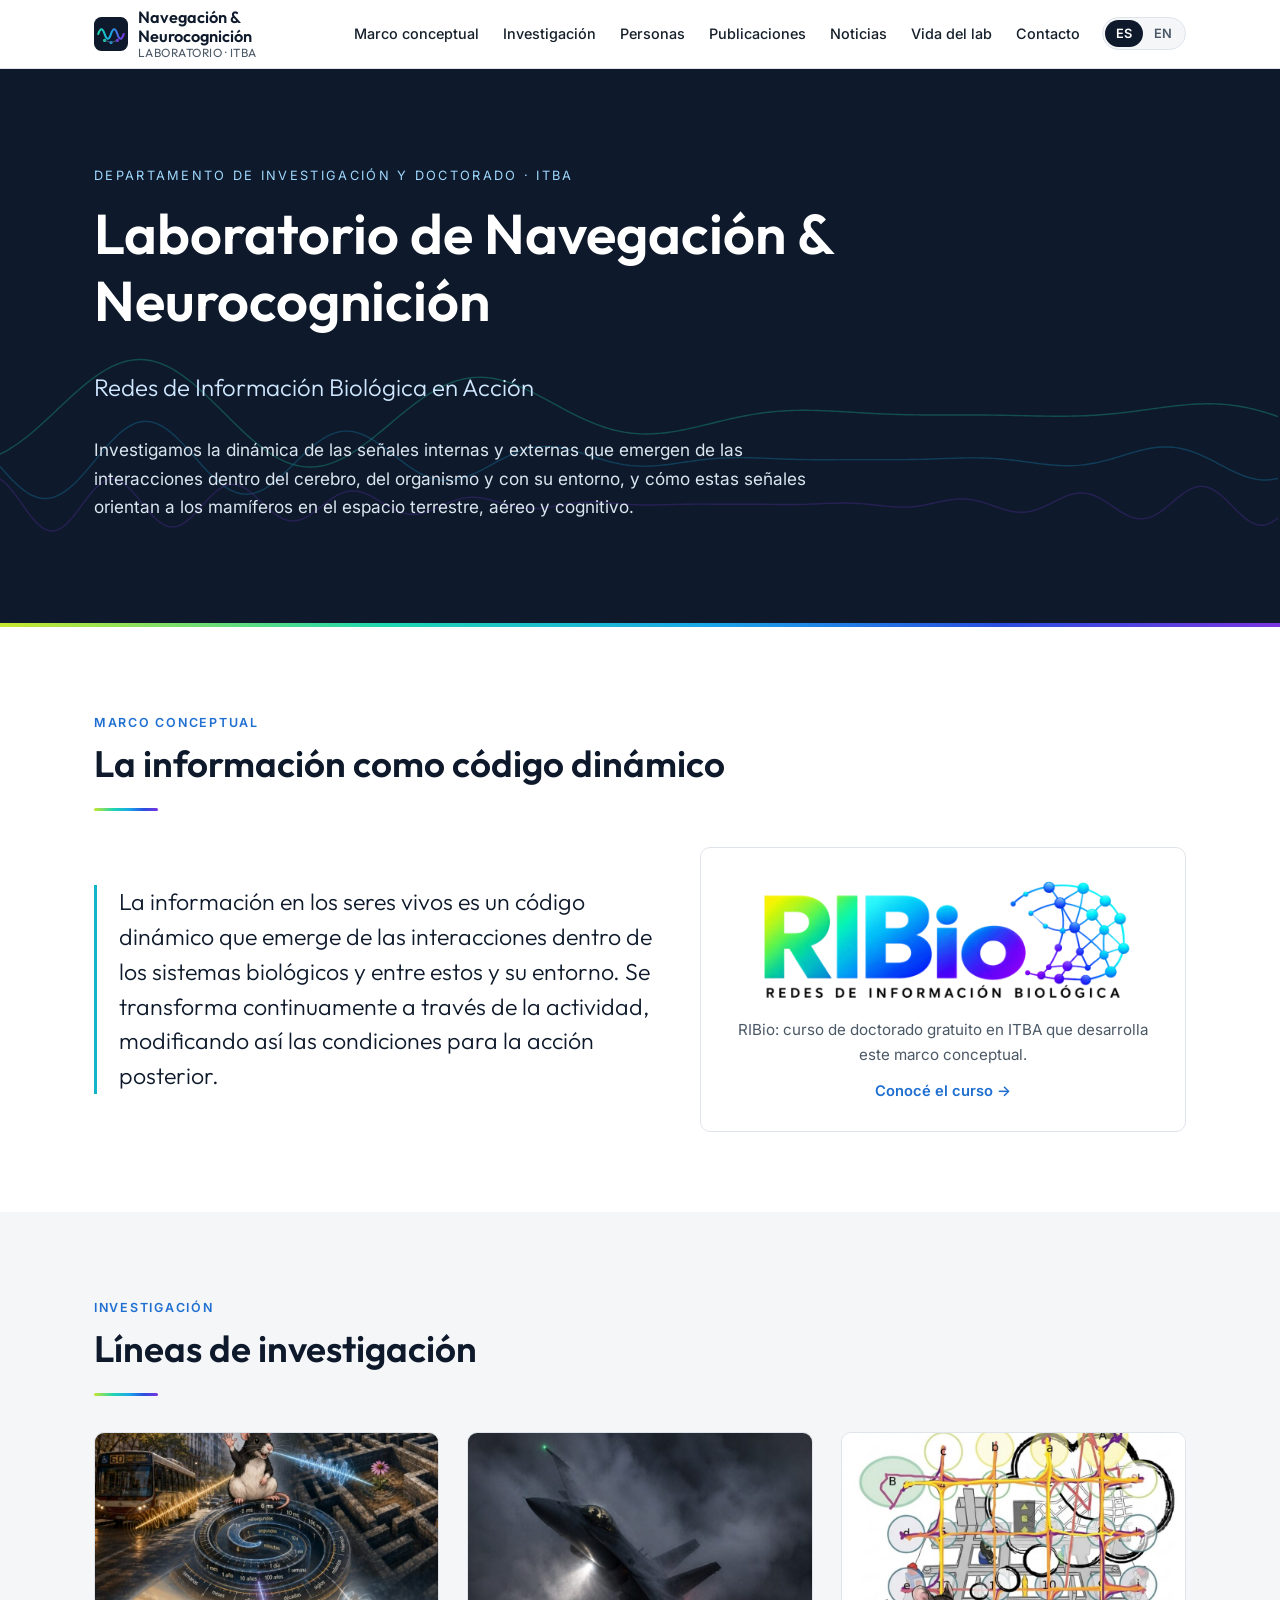
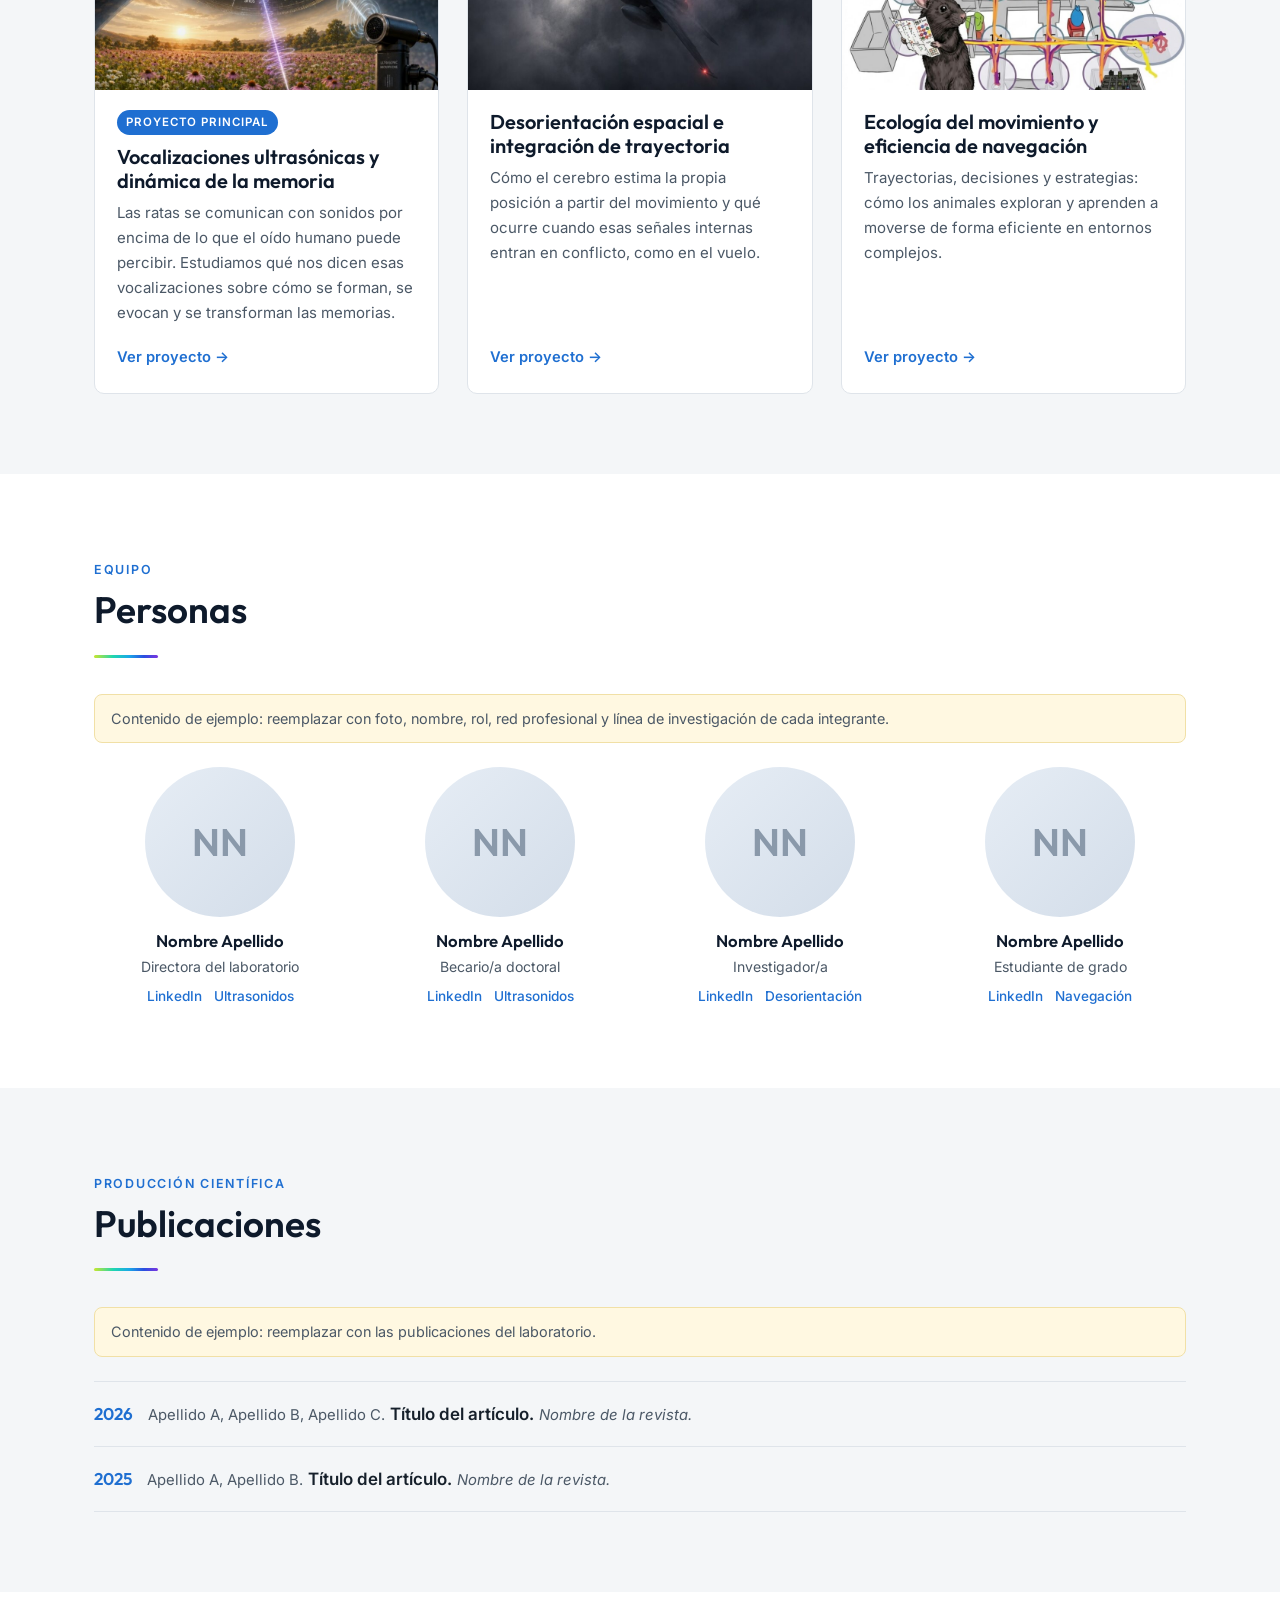
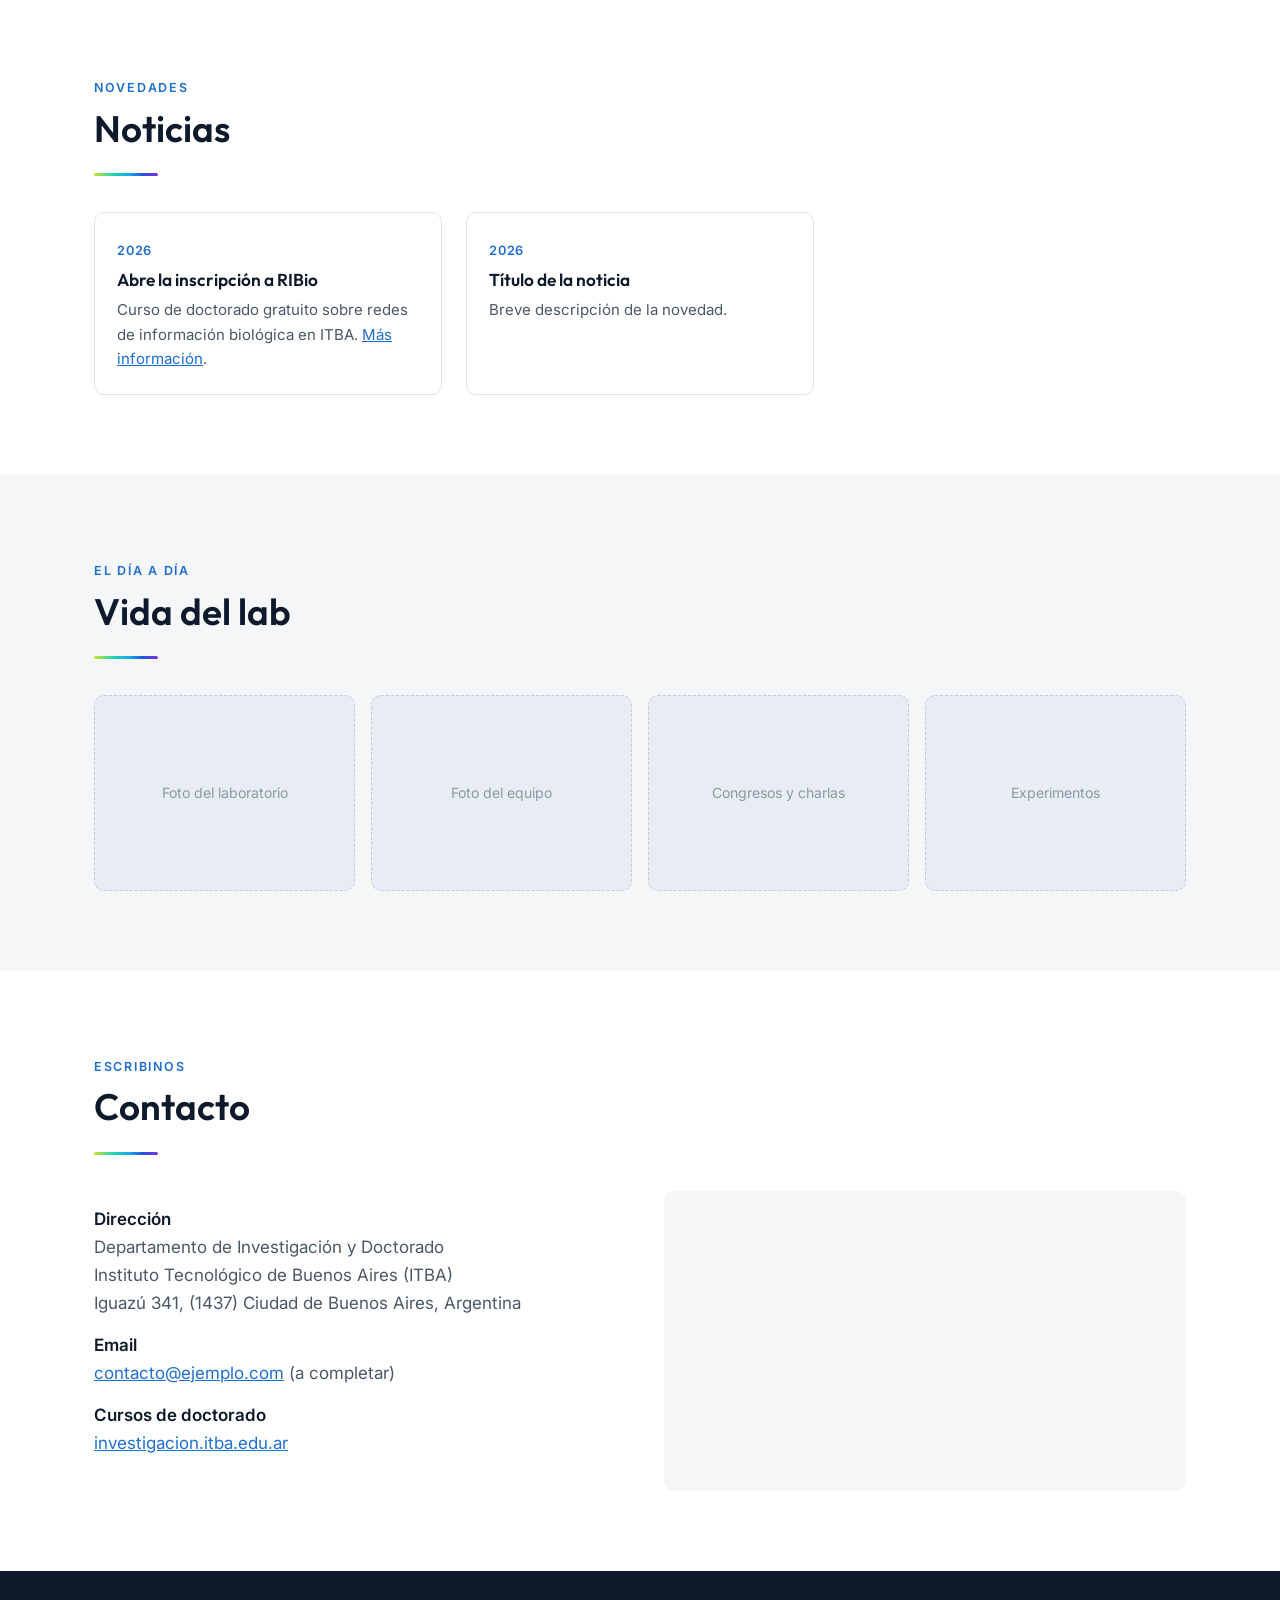
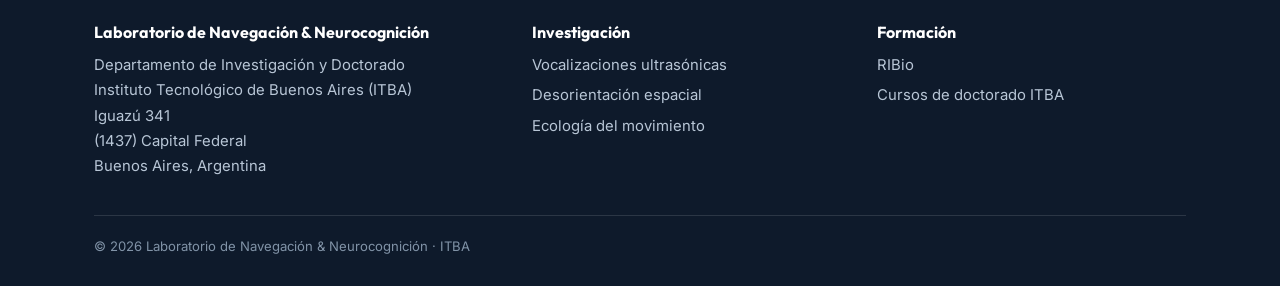
==== index.html @ f80e9a27 "inicio" ====
<!doctype html>
<html lang="es" data-lang="es"
      data-title-es="Laboratorio de Navegación & Neurocognición | ITBA"
      data-title-en="Navigation & Neurocognition Laboratory | ITBA">
<head>
  <meta charset="utf-8">
  <meta name="viewport" content="width=device-width, initial-scale=1">
  <title>Laboratorio de Navegación &amp; Neurocognición | ITBA</title>
  <meta name="description" content="Laboratorio de Navegación & Neurocognición (ITBA): vocalizaciones ultrasónicas, memoria, desorientación espacial y ecología del movimiento.">
  <link rel="icon" href="assets/img/favicon.svg" type="image/svg+xml">
  <link rel="preconnect" href="https://fonts.googleapis.com">
  <link rel="preconnect" href="https://fonts.gstatic.com" crossorigin>
  <link href="https://fonts.googleapis.com/css2?family=Inter:wght@400;500;600&family=Outfit:wght@300;400;600&display=swap" rel="stylesheet">
  <link rel="stylesheet" href="assets/css/styles.css">
  <script src="assets/js/main.js"></script>
</head>
<body>

<header class="site-header">
  <div class="container">
    <a class="brand" href="index.html">
      <img class="brand-mark" src="assets/img/favicon.svg" alt="">
      <span class="brand-text">
        <span lang="es">Navegación &amp; Neurocognición</span><span lang="en">Navigation &amp; Neurocognition</span>
        <small lang="es">Laboratorio · ITBA</small><small lang="en">Laboratory · ITBA</small>
      </span>
    </a>
    <button class="menu-btn" aria-label="Menú" aria-expanded="false">
      <svg viewBox="0 0 24 24" fill="none" stroke="currentColor" stroke-width="2" stroke-linecap="round"><path d="M4 7h16M4 12h16M4 17h16"/></svg>
    </button>
    <nav class="nav">
      <a href="#marco"><span lang="es">Marco conceptual</span><span lang="en">Framework</span></a>
      <a href="#lineas"><span lang="es">Investigación</span><span lang="en">Research</span></a>
      <a href="#personas"><span lang="es">Personas</span><span lang="en">People</span></a>
      <a href="#publicaciones"><span lang="es">Publicaciones</span><span lang="en">Publications</span></a>
      <a href="#noticias"><span lang="es">Noticias</span><span lang="en">News</span></a>
      <a href="#vida"><span lang="es">Vida del lab</span><span lang="en">Lab life</span></a>
      <a href="#contacto"><span lang="es">Contacto</span><span lang="en">Contact</span></a>
      <div class="lang-toggle" role="group" aria-label="Idioma / Language">
        <button type="button" data-set-lang="es" aria-pressed="true">ES</button>
        <button type="button" data-set-lang="en" aria-pressed="false">EN</button>
      </div>
    </nav>
  </div>
</header>

<main>

  <!-- ===== Portada ===== -->
  <section class="hero">
    <canvas class="hero-wave" aria-hidden="true"></canvas>
    <div class="container">
      <div class="hero-kicker">
        <span lang="es">Departamento de Investigación y Doctorado · ITBA</span>
        <span lang="en">Research and Doctorate Department · ITBA</span>
      </div>
      <h1>
        <span lang="es">Laboratorio de Navegación &amp; Neurocognición</span>
        <span lang="en">Navigation &amp; Neurocognition Laboratory</span>
      </h1>
      <p class="tagline">
        <span lang="es">Redes de Información Biológica en Acción</span>
        <span lang="en">Biological Information Networks in Action</span>
      </p>
      <p class="lead">
        <span lang="es">Investigamos la dinámica de las señales internas y externas que emergen de las interacciones dentro del cerebro, del organismo y con su entorno, y cómo estas señales orientan a los mamíferos en el espacio terrestre, aéreo y cognitivo.</span>
        <span lang="en">We investigate the dynamics of internal and external signals that emerge from interactions within the brain, the organism, and its environment, and how these signals guide mammals across terrestrial, aerial, and cognitive spaces.</span>
      </p>
    </div>
  </section>

  <!-- ===== Marco conceptual ===== -->
  <section class="section" id="marco">
    <div class="container">
      <div class="section-head">
        <span class="eyebrow"><span lang="es">Marco conceptual</span><span lang="en">Conceptual framework</span></span>
        <h2><span lang="es">La información como código dinámico</span><span lang="en">Information as a dynamic code</span></h2>
      </div>
      <div class="framework">
        <blockquote>
          <span lang="es">La información en los seres vivos es un código dinámico que emerge de las interacciones dentro de los sistemas biológicos y entre estos y su entorno. Se transforma continuamente a través de la actividad, modificando así las condiciones para la acción posterior.</span>
          <span lang="en">Information in living beings is a dynamic code that emerges from interactions within and between biological systems and their environment. It continuously transforms through activity, thereby modifying the conditions for subsequent action.</span>
        </blockquote>
        <a class="ribio-card" href="ribio.html">
          <img src="assets/img/ribio-logo.png" alt="RIBio – Redes de Información Biológica">
          <p>
            <span lang="es">RIBio: curso de doctorado gratuito en ITBA que desarrolla este marco conceptual.</span>
            <span lang="en">RIBio: a free doctoral course at ITBA built on this conceptual framework.</span>
          </p>
          <span class="more"><span lang="es">Conocé el curso →</span><span lang="en">Learn about the course →</span></span>
        </a>
      </div>
    </div>
  </section>

  <!-- ===== Líneas de investigación ===== -->
  <section class="section alt" id="lineas">
    <div class="container">
      <div class="section-head">
        <span class="eyebrow"><span lang="es">Investigación</span><span lang="en">Research</span></span>
        <h2><span lang="es">Líneas de investigación</span><span lang="en">Research lines</span></h2>
      </div>
      <div class="lines">
        <a class="line-card" href="linea-ultrasonidos.html">
          <div class="thumb"><img src="assets/img/linea-ultrasonidos.jpg" alt="Rata emitiendo vocalizaciones ultrasónicas captadas por un micrófono ultrasónico" loading="lazy"></div>
          <div class="body">
            <span class="tag"><span lang="es">Proyecto principal</span><span lang="en">Featured project</span></span>
            <h3><span lang="es">Vocalizaciones ultrasónicas y dinámica de la memoria</span><span lang="en">Ultrasonic Vocalizations and Memory Dynamics</span></h3>
            <p>
              <span lang="es">Las ratas se comunican con sonidos por encima de lo que el oído humano puede percibir. Estudiamos qué nos dicen esas vocalizaciones sobre cómo se forman, se evocan y se transforman las memorias.</span>
              <span lang="en">Rats communicate with sounds above the range of human hearing. We study what these vocalizations reveal about how memories are formed, retrieved, and transformed.</span>
            </p>
            <span class="more"><span lang="es">Ver proyecto →</span><span lang="en">View project →</span></span>
          </div>
        </a>
        <a class="line-card" href="linea-desorientacion.html">
          <div class="thumb"><img src="assets/img/linea-desorientacion.jpg" alt="Avión de combate atravesando nubes" loading="lazy"></div>
          <div class="body">
            <h3><span lang="es">Desorientación espacial e integración de trayectoria</span><span lang="en">Spatial Disorientation and Path Integration</span></h3>
            <p>
              <span lang="es">Cómo el cerebro estima la propia posición a partir del movimiento y qué ocurre cuando esas señales internas entran en conflicto, como en el vuelo.</span>
              <span lang="en">How the brain estimates its own position from self-motion, and what happens when those internal signals conflict, as in flight.</span>
            </p>
            <span class="more"><span lang="es">Ver proyecto →</span><span lang="en">View project →</span></span>
          </div>
        </a>
        <a class="line-card" href="linea-navegacion.html">
          <div class="thumb"><img src="assets/img/linea-navegacion.jpg" alt="Rata con un mapa sobre un laberinto con trayectorias registradas" loading="lazy"></div>
          <div class="body">
            <h3><span lang="es">Ecología del movimiento y eficiencia de navegación</span><span lang="en">Movement Ecology and Navigation Efficiency</span></h3>
            <p>
              <span lang="es">Trayectorias, decisiones y estrategias: cómo los animales exploran y aprenden a moverse de forma eficiente en entornos complejos.</span>
              <span lang="en">Trajectories, decisions, and strategies: how animals explore and learn to move efficiently through complex environments.</span>
            </p>
            <span class="more"><span lang="es">Ver proyecto →</span><span lang="en">View project →</span></span>
          </div>
        </a>
      </div>
    </div>
  </section>

  <!-- ===== Personas ===== -->
  <section class="section" id="personas">
    <div class="container">
      <div class="section-head">
        <span class="eyebrow"><span lang="es">Equipo</span><span lang="en">Team</span></span>
        <h2><span lang="es">Personas</span><span lang="en">People</span></h2>
      </div>
      <p class="placeholder-note">
        <span lang="es">Contenido de ejemplo: reemplazar con foto, nombre, rol, red profesional y línea de investigación de cada integrante.</span>
        <span lang="en">Sample content: replace with each member's photo, name, role, professional profile, and research line.</span>
      </p>
      <!-- Para agregar a alguien: copiar un bloque <article class="person">, poner la foto en assets/img/personas/ y reemplazar el contenido del avatar por <img src="..." alt="..."> -->
      <div class="people">
        <article class="person">
          <div class="avatar">NN</div>
          <h3>Nombre Apellido</h3>
          <div class="role"><span lang="es">Directora del laboratorio</span><span lang="en">Lab Director</span></div>
          <div class="links">
            <a href="#" target="_blank" rel="noopener">LinkedIn</a>
            <a href="linea-ultrasonidos.html"><span lang="es">Ultrasonidos</span><span lang="en">Ultrasonics</span></a>
          </div>
        </article>
        <article class="person">
          <div class="avatar">NN</div>
          <h3>Nombre Apellido</h3>
          <div class="role"><span lang="es">Becario/a doctoral</span><span lang="en">PhD Student</span></div>
          <div class="links">
            <a href="#" target="_blank" rel="noopener">LinkedIn</a>
            <a href="linea-ultrasonidos.html"><span lang="es">Ultrasonidos</span><span lang="en">Ultrasonics</span></a>
          </div>
        </article>
        <article class="person">
          <div class="avatar">NN</div>
          <h3>Nombre Apellido</h3>
          <div class="role"><span lang="es">Investigador/a</span><span lang="en">Researcher</span></div>
          <div class="links">
            <a href="#" target="_blank" rel="noopener">LinkedIn</a>
            <a href="linea-desorientacion.html"><span lang="es">Desorientación</span><span lang="en">Disorientation</span></a>
          </div>
        </article>
        <article class="person">
          <div class="avatar">NN</div>
          <h3>Nombre Apellido</h3>
          <div class="role"><span lang="es">Estudiante de grado</span><span lang="en">Undergraduate Student</span></div>
          <div class="links">
            <a href="#" target="_blank" rel="noopener">LinkedIn</a>
            <a href="linea-navegacion.html"><span lang="es">Navegación</span><span lang="en">Navigation</span></a>
          </div>
        </article>
      </div>
    </div>
  </section>

  <!-- ===== Publicaciones ===== -->
  <section class="section alt" id="publicaciones">
    <div class="container">
      <div class="section-head">
        <span class="eyebrow"><span lang="es">Producción científica</span><span lang="en">Scientific output</span></span>
        <h2><span lang="es">Publicaciones</span><span lang="en">Publications</span></h2>
      </div>
      <p class="placeholder-note">
        <span lang="es">Contenido de ejemplo: reemplazar con las publicaciones del laboratorio.</span>
        <span lang="en">Sample content: replace with the lab's publications.</span>
      </p>
      <ul class="pub-list">
        <li>
          <span class="pub-year">2026</span>
          <span class="pub-authors">Apellido A, Apellido B, Apellido C.</span>
          <span class="pub-title">Título del artículo.</span>
          <span class="pub-journal">Nombre de la revista.</span>
        </li>
        <li>
          <span class="pub-year">2025</span>
          <span class="pub-authors">Apellido A, Apellido B.</span>
          <span class="pub-title">Título del artículo.</span>
          <span class="pub-journal">Nombre de la revista.</span>
        </li>
      </ul>
    </div>
  </section>

  <!-- ===== Noticias ===== -->
  <section class="section" id="noticias">
    <div class="container">
      <div class="section-head">
        <span class="eyebrow"><span lang="es">Novedades</span><span lang="en">Updates</span></span>
        <h2><span lang="es">Noticias</span><span lang="en">News</span></h2>
      </div>
      <div class="news">
        <article class="news-item">
          <time datetime="2026">2026</time>
          <h3><span lang="es">Abre la inscripción a RIBio</span><span lang="en">RIBio enrollment is open</span></h3>
          <p>
            <span lang="es">Curso de doctorado gratuito sobre redes de información biológica en ITBA. <a href="ribio.html">Más información</a>.</span>
            <span lang="en">Free doctoral course on biological information networks at ITBA. <a href="ribio.html">Learn more</a>.</span>
          </p>
        </article>
        <article class="news-item">
          <time datetime="2026">2026</time>
          <h3><span lang="es">Título de la noticia</span><span lang="en">News headline</span></h3>
          <p><span lang="es">Breve descripción de la novedad.</span><span lang="en">Short description of the update.</span></p>
        </article>
      </div>
    </div>
  </section>

  <!-- ===== Vida del lab ===== -->
  <section class="section alt" id="vida">
    <div class="container">
      <div class="section-head">
        <span class="eyebrow"><span lang="es">El día a día</span><span lang="en">Day to day</span></span>
        <h2><span lang="es">Vida del lab</span><span lang="en">Lab life</span></h2>
      </div>
      <div class="gallery">
        <div class="ph"><span lang="es">Foto del laboratorio</span><span lang="en">Lab photo</span></div>
        <div class="ph"><span lang="es">Foto del equipo</span><span lang="en">Team photo</span></div>
        <div class="ph"><span lang="es">Congresos y charlas</span><span lang="en">Conferences and talks</span></div>
        <div class="ph"><span lang="es">Experimentos</span><span lang="en">Experiments</span></div>
      </div>
    </div>
  </section>

  <!-- ===== Contacto ===== -->
  <section class="section" id="contacto">
    <div class="container">
      <div class="section-head">
        <span class="eyebrow"><span lang="es">Escribinos</span><span lang="en">Get in touch</span></span>
        <h2><span lang="es">Contacto</span><span lang="en">Contact</span></h2>
      </div>
      <div class="contact">
        <dl>
          <dt><span lang="es">Dirección</span><span lang="en">Address</span></dt>
          <dd>
            <span lang="es">Departamento de Investigación y Doctorado</span><span lang="en">Research and Doctorate Department</span><br>
            <span lang="es">Instituto Tecnológico de Buenos Aires (ITBA)</span><span lang="en">Buenos Aires Institute of Technology (ITBA)</span><br>
            Iguazú 341, (1437) <span lang="es">Ciudad de Buenos Aires, Argentina</span><span lang="en">Buenos Aires, Argentina</span>
          </dd>
          <dt>Email</dt>
          <dd><a href="mailto:contacto@ejemplo.com">contacto@ejemplo.com</a> <span lang="es">(a completar)</span><span lang="en">(to be completed)</span></dd>
          <dt><span lang="es">Cursos de doctorado</span><span lang="en">Doctoral courses</span></dt>
          <dd><a href="https://investigacion.itba.edu.ar/cursos-de-doctorado/" target="_blank" rel="noopener">investigacion.itba.edu.ar</a></dd>
        </dl>
        <iframe class="map" title="Mapa: Iguazú 341, Buenos Aires" loading="lazy"
                src="https://www.google.com/maps?q=Igua%C3%BAz%C3%BA+341,+Buenos+Aires,+Argentina&output=embed"></iframe>
      </div>
    </div>
  </section>

</main>

<footer class="site-footer">
  <div class="container">
    <div class="footer-grid">
      <div>
        <h4><span lang="es">Laboratorio de Navegación &amp; Neurocognición</span><span lang="en">Navigation &amp; Neurocognition Laboratory</span></h4>
        <address>
          <span lang="es">Departamento de Investigación y Doctorado</span><span lang="en">Research and Doctorate Department</span><br>
          <span lang="es">Instituto Tecnológico de Buenos Aires (ITBA)</span><span lang="en">Buenos Aires Institute of Technology (ITBA)</span><br>
          Iguazú 341<br>
          (1437) Capital Federal<br>
          Buenos Aires, Argentina
        </address>
      </div>
      <div>
        <h4><span lang="es">Investigación</span><span lang="en">Research</span></h4>
        <ul>
          <li><a href="linea-ultrasonidos.html"><span lang="es">Vocalizaciones ultrasónicas</span><span lang="en">Ultrasonic vocalizations</span></a></li>
          <li><a href="linea-desorientacion.html"><span lang="es">Desorientación espacial</span><span lang="en">Spatial disorientation</span></a></li>
          <li><a href="linea-navegacion.html"><span lang="es">Ecología del movimiento</span><span lang="en">Movement ecology</span></a></li>
        </ul>
      </div>
      <div>
        <h4><span lang="es">Formación</span><span lang="en">Training</span></h4>
        <ul>
          <li><a href="ribio.html">RIBio</a></li>
          <li><a href="https://investigacion.itba.edu.ar/cursos-de-doctorado/" target="_blank" rel="noopener"><span lang="es">Cursos de doctorado ITBA</span><span lang="en">ITBA doctoral courses</span></a></li>
        </ul>
      </div>
    </div>
    <div class="footer-bottom">© <span data-year>2026</span> <span lang="es">Laboratorio de Navegación &amp; Neurocognición · ITBA</span><span lang="en">Navigation &amp; Neurocognition Laboratory · ITBA</span></div>
  </div>
</footer>

</body>
</html>
---- assets/css/styles.css ----
/* ==========================================================
   Laboratorio de Navegación & Neurocognición — estilos
   ========================================================== */

:root {
  --bg: #ffffff;
  --bg-soft: #f4f6f8;
  --ink: #16202b;
  --ink-soft: #4b5866;
  --line: #dfe4ea;
  --navy: #0e1a2b;
  --accent: #1f6fd1;
  --accent-2: #13b5c8;
  --violet: #7a35e0;
  --grad: linear-gradient(90deg, #c8e62e 0%, #1fd6b0 30%, #1aa7e8 55%, #2a4fe0 78%, #7a35e0 100%);
  --radius: 10px;
  --max: 1140px;
  --font-head: "Outfit", system-ui, sans-serif;
  --font-body: "Inter", system-ui, sans-serif;
}

*, *::before, *::after { box-sizing: border-box; }

html { scroll-behavior: smooth; scroll-padding-top: 80px; }

body {
  margin: 0;
  background: var(--bg);
  color: var(--ink);
  font-family: var(--font-body);
  font-size: 17px;
  line-height: 1.65;
  -webkit-font-smoothing: antialiased;
}

img { max-width: 100%; display: block; }
a { color: var(--accent); }
h1, h2, h3, h4 { font-family: var(--font-head); line-height: 1.2; margin: 0 0 .6em; color: var(--navy); }
h2 { font-size: clamp(1.7rem, 3vw, 2.3rem); font-weight: 600; }
h3 { font-size: 1.25rem; font-weight: 600; }
p { margin: 0 0 1em; }

/* ---------- Idiomas: por defecto español ---------- */
html[data-lang="es"] body [lang="en"],
html:not([data-lang]) body [lang="en"],
html[data-lang="en"] body [lang="es"] { display: none !important; }

.container { width: 100%; max-width: var(--max); margin: 0 auto; padding: 0 24px; }

/* ---------- Header ---------- */
.site-header {
  position: sticky; top: 0; z-index: 50;
  background: rgba(255, 255, 255, .96);
  backdrop-filter: blur(6px);
  border-bottom: 1px solid var(--line);
}
.site-header .container {
  display: flex; align-items: center; justify-content: space-between;
  gap: 16px; min-height: 68px;
}
.brand { display: flex; align-items: center; gap: 10px; text-decoration: none; color: var(--navy); }
.brand-mark { width: 34px; height: 34px; flex: none; }
.brand-text { font-family: var(--font-head); font-weight: 600; font-size: 1.02rem; line-height: 1.15; }
.brand-text small { display: block; font-weight: 400; font-size: .74rem; color: var(--ink-soft); letter-spacing: .04em; text-transform: uppercase; }

.nav { display: flex; align-items: center; gap: 4px; }
.nav a {
  text-decoration: none; color: var(--ink); font-size: .9rem; font-weight: 500; white-space: nowrap;
  padding: 8px 10px; border-radius: 6px;
}
.nav a:hover, .nav a.active { color: var(--accent); }

.lang-toggle {
  margin-left: 8px;
  display: inline-flex; border: 1px solid var(--line); border-radius: 999px; overflow: hidden;
  background: var(--bg-soft); padding: 2px;
}
.lang-toggle button {
  border: 0; background: transparent; cursor: pointer;
  font: 600 .8rem var(--font-body); color: var(--ink-soft);
  padding: 6px 11px; border-radius: 999px;
}
.lang-toggle button[aria-pressed="true"] { background: var(--navy); color: #fff; }

.menu-btn {
  display: none; border: 0; background: none; cursor: pointer; padding: 8px; color: var(--navy);
}
.menu-btn svg { width: 26px; height: 26px; }

@media (max-width: 1100px) {
  .menu-btn { display: block; }
  .nav {
    position: absolute; left: 0; right: 0; top: 100%;
    flex-direction: column; align-items: stretch; gap: 0;
    background: #fff; border-bottom: 1px solid var(--line);
    padding: 8px 16px 16px; display: none;
  }
  .nav.open { display: flex; }
  .nav a { padding: 12px 8px; border-bottom: 1px solid var(--bg-soft); }
  .lang-toggle { margin: 12px 0 0; align-self: flex-start; }
}

/* ---------- Hero ---------- */
.hero {
  position: relative; overflow: hidden;
  background: var(--navy); color: #fff;
  padding: 96px 0 88px;
}
.hero::after {
  content: ""; position: absolute; left: 0; right: 0; bottom: 0; height: 4px; background: var(--grad);
}
.hero-wave { position: absolute; inset: 0; width: 100%; height: 100%; opacity: .5; pointer-events: none; }
.hero .container { position: relative; }
.hero-kicker {
  font-size: .8rem; letter-spacing: .18em; text-transform: uppercase; color: #9fd8ff; margin-bottom: 14px;
}
.hero h1 { color: #fff; font-size: clamp(2.1rem, 5vw, 3.5rem); font-weight: 600; max-width: 820px; }
.hero .tagline {
  font-family: var(--font-head); font-size: clamp(1.15rem, 2.2vw, 1.5rem); font-weight: 300;
  color: #cfe6ff; margin-bottom: 1.2em;
}
.hero .lead { max-width: 720px; font-size: 1.08rem; color: #dbe5ef; }

/* ---------- Secciones ---------- */
.section { padding: 80px 0; }
.section.alt { background: var(--bg-soft); }
.section-head { margin-bottom: 36px; max-width: 760px; }
.section-head .eyebrow {
  display: inline-block; font-size: .78rem; font-weight: 600; letter-spacing: .14em; text-transform: uppercase;
  color: var(--accent); margin-bottom: 8px;
}
.section-head::after {
  content: ""; display: block; width: 64px; height: 3px; background: var(--grad); border-radius: 3px; margin-top: 14px;
}

/* Marco conceptual */
.framework { display: grid; grid-template-columns: 1.15fr 1fr; gap: 48px; align-items: center; }
.framework blockquote {
  margin: 0; font-family: var(--font-head); font-size: clamp(1.2rem, 2.1vw, 1.45rem); font-weight: 300;
  line-height: 1.5; color: var(--navy); border-left: 3px solid var(--accent-2); padding-left: 22px;
}
.ribio-card {
  display: block; text-decoration: none; color: var(--ink);
  background: #fff; border: 1px solid var(--line); border-radius: var(--radius);
  padding: 28px; transition: box-shadow .2s, transform .2s;
}
.ribio-card:hover { box-shadow: 0 10px 30px rgba(14, 26, 43, .12); transform: translateY(-2px); }
.ribio-card img { width: 100%; max-width: 380px; margin: 0 auto 14px; }
.ribio-card p { font-size: .95rem; color: var(--ink-soft); margin: 0; text-align: center; }
.more { display: inline-block; margin-top: 12px; font-weight: 600; font-size: .92rem; color: var(--accent); }
.ribio-card .more { display: block; text-align: center; }

@media (max-width: 820px) {
  .framework { grid-template-columns: 1fr; gap: 32px; }
}

/* Líneas de investigación */
.lines { display: grid; grid-template-columns: repeat(3, 1fr); gap: 28px; }
.line-card {
  display: flex; flex-direction: column; text-decoration: none; color: var(--ink);
  background: #fff; border: 1px solid var(--line); border-radius: var(--radius); overflow: hidden;
  transition: box-shadow .2s, transform .2s;
}
.line-card:hover { box-shadow: 0 10px 30px rgba(14, 26, 43, .12); transform: translateY(-3px); }
.line-card .thumb { aspect-ratio: 4 / 3; overflow: hidden; background: var(--bg-soft); }
.line-card .thumb img { width: 100%; height: 100%; object-fit: cover; transition: transform .4s; }
.line-card:hover .thumb img { transform: scale(1.04); }
.line-card .body { padding: 20px 22px 24px; display: flex; flex-direction: column; flex: 1; }
.line-card h3 { margin-bottom: .4em; }
.line-card p { font-size: .94rem; color: var(--ink-soft); flex: 1; }
.line-card .more { margin-top: 4px; }
.tag {
  align-self: flex-start; font-size: .72rem; font-weight: 600; letter-spacing: .08em; text-transform: uppercase;
  color: #fff; background: var(--accent); padding: 3px 9px; border-radius: 999px; margin-bottom: 10px;
}

@media (max-width: 900px) { .lines { grid-template-columns: 1fr 1fr; } }
@media (max-width: 600px) { .lines { grid-template-columns: 1fr; } }

/* Personas */
.people { display: grid; grid-template-columns: repeat(auto-fill, minmax(210px, 1fr)); gap: 28px; }
.person { text-align: center; }
.person .avatar {
  width: 150px; height: 150px; border-radius: 50%; margin: 0 auto 14px; overflow: hidden;
  background: linear-gradient(135deg, #e6edf5, #d3dde9); display: grid; place-items: center;
  color: #8a99aa; font-family: var(--font-head); font-size: 2.4rem; font-weight: 600;
}
.person .avatar img { width: 100%; height: 100%; object-fit: cover; }
.person h3 { font-size: 1.05rem; margin-bottom: .2em; }
.person .role { font-size: .88rem; color: var(--ink-soft); margin-bottom: .5em; }
.person .links { display: flex; justify-content: center; gap: 12px; font-size: .85rem; flex-wrap: wrap; }
.person .links a { text-decoration: none; font-weight: 500; }
.person .links a:hover { text-decoration: underline; }

/* Publicaciones */
.pub-list { list-style: none; margin: 0; padding: 0; }
.pub-list li { padding: 18px 0; border-bottom: 1px solid var(--line); }
.pub-list li:first-child { border-top: 1px solid var(--line); }
.pub-year { font-family: var(--font-head); font-weight: 600; color: var(--accent); margin-right: 10px; }
.pub-authors { color: var(--ink-soft); font-size: .93rem; }
.pub-title { font-weight: 600; }
.pub-journal { font-style: italic; color: var(--ink-soft); font-size: .93rem; }

/* Noticias */
.news { display: grid; grid-template-columns: repeat(auto-fill, minmax(280px, 1fr)); gap: 24px; }
.news-item { background: #fff; border: 1px solid var(--line); border-radius: var(--radius); padding: 22px; }
.news-item time { font-size: .8rem; font-weight: 600; letter-spacing: .06em; text-transform: uppercase; color: var(--accent); }
.news-item h3 { font-size: 1.08rem; margin: .4em 0; }
.news-item p { font-size: .94rem; color: var(--ink-soft); margin: 0; }

/* Vida del lab */
.gallery { display: grid; grid-template-columns: repeat(auto-fill, minmax(220px, 1fr)); gap: 16px; }
.gallery .ph {
  aspect-ratio: 4 / 3; border-radius: var(--radius); background: #e8edf3; border: 1px dashed #c3cdd8;
  display: grid; place-items: center; color: #8a99aa; font-size: .88rem; text-align: center; padding: 12px;
}

/* Contacto */
.contact { display: grid; grid-template-columns: 1fr 1fr; gap: 48px; }
.contact dl { margin: 0; }
.contact dt { font-weight: 600; color: var(--navy); margin-top: 14px; }
.contact dd { margin: 0; color: var(--ink-soft); }
.map { border: 0; width: 100%; height: 300px; border-radius: var(--radius); background: var(--bg-soft); }
@media (max-width: 820px) { .contact { grid-template-columns: 1fr; gap: 28px; } }

.placeholder-note {
  font-size: .9rem; color: var(--ink-soft); background: #fff8e1; border: 1px solid #f1e0a6;
  border-radius: 8px; padding: 12px 16px; margin-bottom: 24px;
}

/* ---------- Páginas internas ---------- */
.page-hero { background: var(--navy); color: #fff; padding: 56px 0 48px; position: relative; }
.page-hero::after { content: ""; position: absolute; left: 0; right: 0; bottom: 0; height: 4px; background: var(--grad); }
.page-hero h1 { color: #fff; font-size: clamp(1.8rem, 4vw, 2.8rem); font-weight: 600; margin-bottom: .3em; }
.page-hero p { color: #cfe0f0; max-width: 760px; margin: 0; }
.breadcrumb { font-size: .85rem; margin-bottom: 14px; }
.breadcrumb a { color: #9fd8ff; text-decoration: none; }
.breadcrumb a:hover { text-decoration: underline; }

.prose { max-width: 760px; }
.prose p { color: var(--ink); }
.prose h2 { margin-top: 1.4em; }

.split { display: grid; grid-template-columns: 1fr 1fr; gap: 48px; align-items: start; }
.split img { border-radius: var(--radius); width: 100%; }
@media (max-width: 860px) { .split { grid-template-columns: 1fr; gap: 28px; } }

.facts { display: grid; grid-template-columns: repeat(3, 1fr); gap: 20px; margin: 32px 0 8px; }
.fact { background: var(--bg-soft); border-radius: var(--radius); padding: 20px; }
.fact strong { display: block; font-family: var(--font-head); font-size: 1.6rem; color: var(--accent); line-height: 1.1; }
.fact span { font-size: .9rem; color: var(--ink-soft); }
@media (max-width: 700px) { .facts { grid-template-columns: 1fr; } }

.topic { display: grid; grid-template-columns: 1fr 1.1fr; gap: 44px; align-items: center; padding: 48px 0; border-top: 1px solid var(--line); }
.topic:first-of-type { border-top: 0; }
.topic.reverse .topic-img { order: 2; }
.topic img { border-radius: var(--radius); width: 100%; box-shadow: 0 10px 30px rgba(14, 26, 43, .15); }
.topic .question { font-family: var(--font-head); font-size: 1.15rem; font-weight: 400; color: var(--accent); }
@media (max-width: 860px) {
  .topic { grid-template-columns: 1fr; gap: 24px; }
  .topic.reverse .topic-img { order: 0; }
}

.btn {
  display: inline-block; text-decoration: none; font-weight: 600; font-size: .95rem;
  background: var(--navy); color: #fff; padding: 11px 20px; border-radius: 8px;
}
.btn:hover { background: var(--accent); }

/* ---------- Footer ---------- */
.site-footer { background: var(--navy); color: #b8c6d6; padding: 52px 0 28px; font-size: .93rem; }
.site-footer::before { content: ""; display: block; height: 0; }
.footer-grid { display: grid; grid-template-columns: 1.3fr 1fr 1fr; gap: 36px; }
.site-footer h4 { color: #fff; font-size: 1rem; margin-bottom: .7em; }
.site-footer address { font-style: normal; line-height: 1.7; }
.site-footer a { color: #b8c6d6; text-decoration: none; }
.site-footer a:hover { color: #fff; }
.site-footer ul { list-style: none; margin: 0; padding: 0; }
.site-footer li { margin-bottom: 6px; }
.footer-bottom { border-top: 1px solid rgba(255, 255, 255, .12); margin-top: 36px; padding-top: 20px; font-size: .82rem; color: #8193a7; }
@media (max-width: 760px) { .footer-grid { grid-template-columns: 1fr; gap: 24px; } }

@media (prefers-reduced-motion: reduce) {
  html { scroll-behavior: auto; }
  * { transition: none !important; animation: none !important; }
}
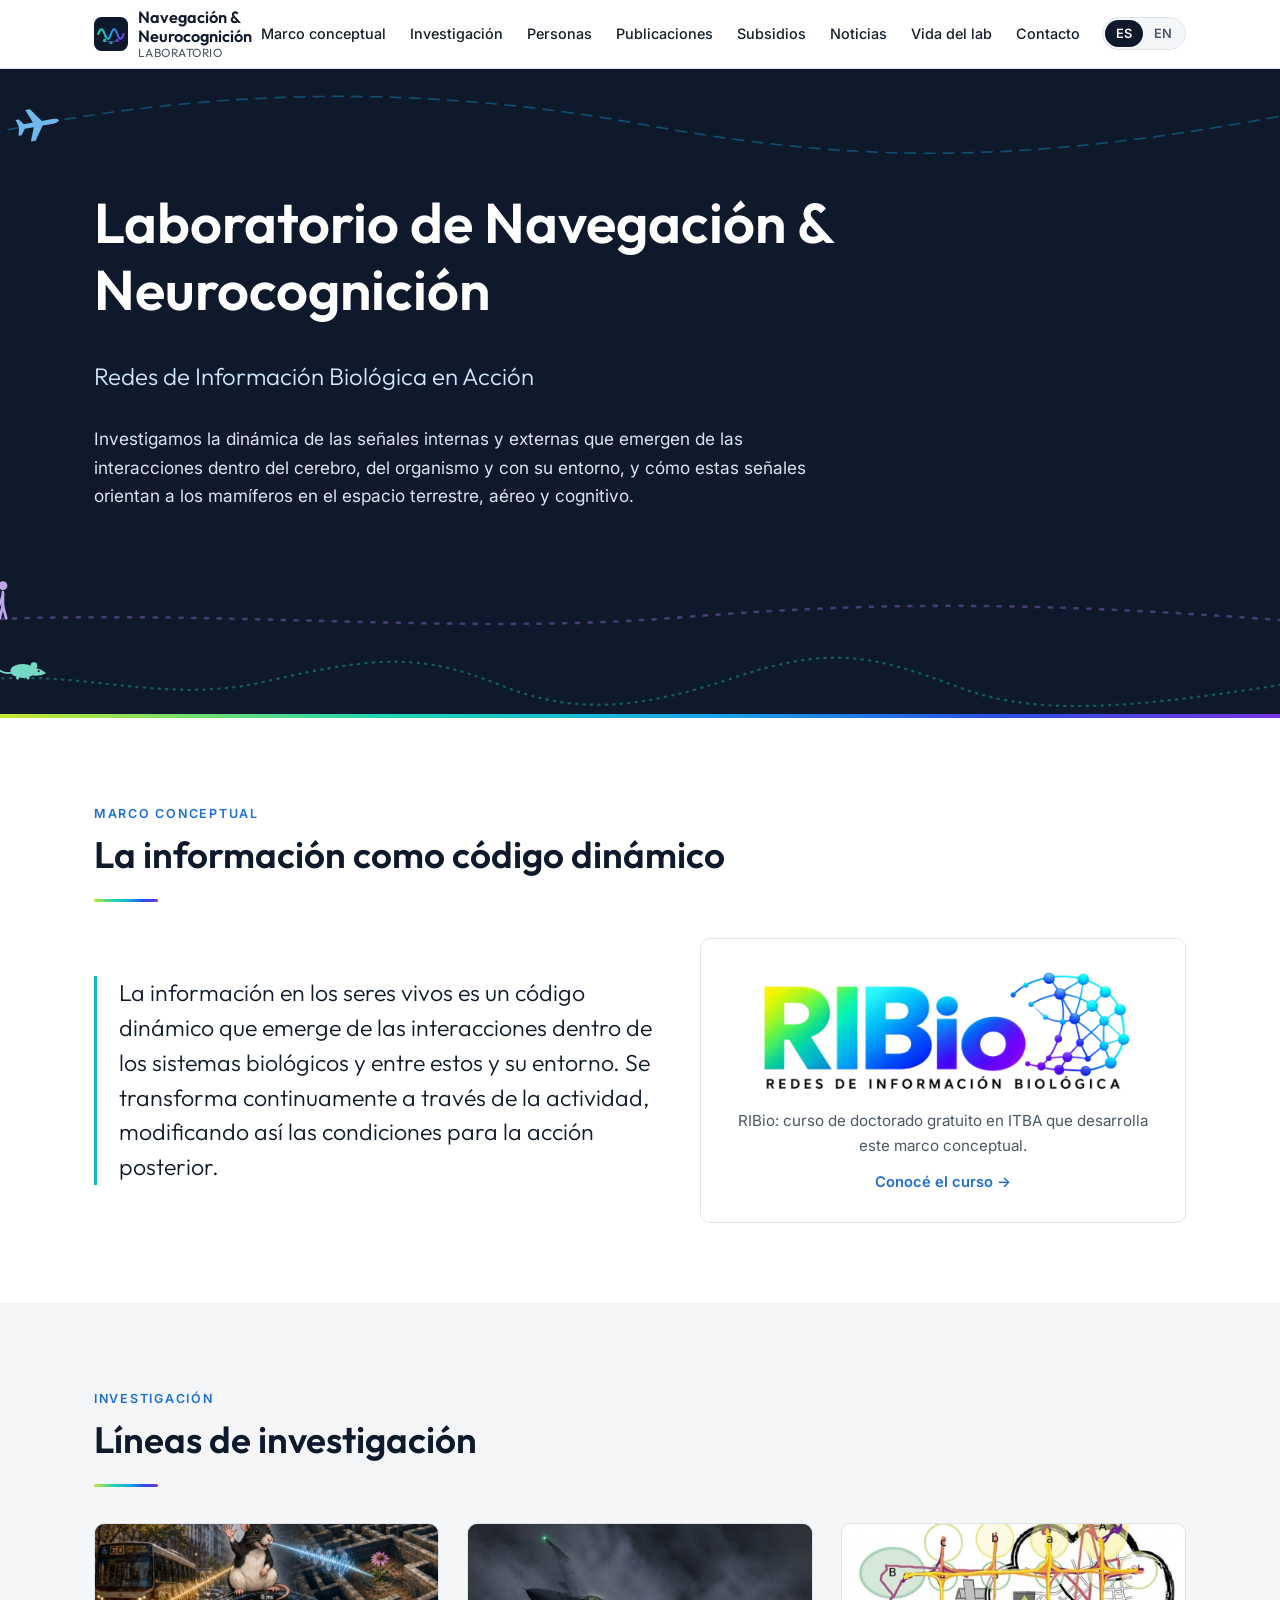
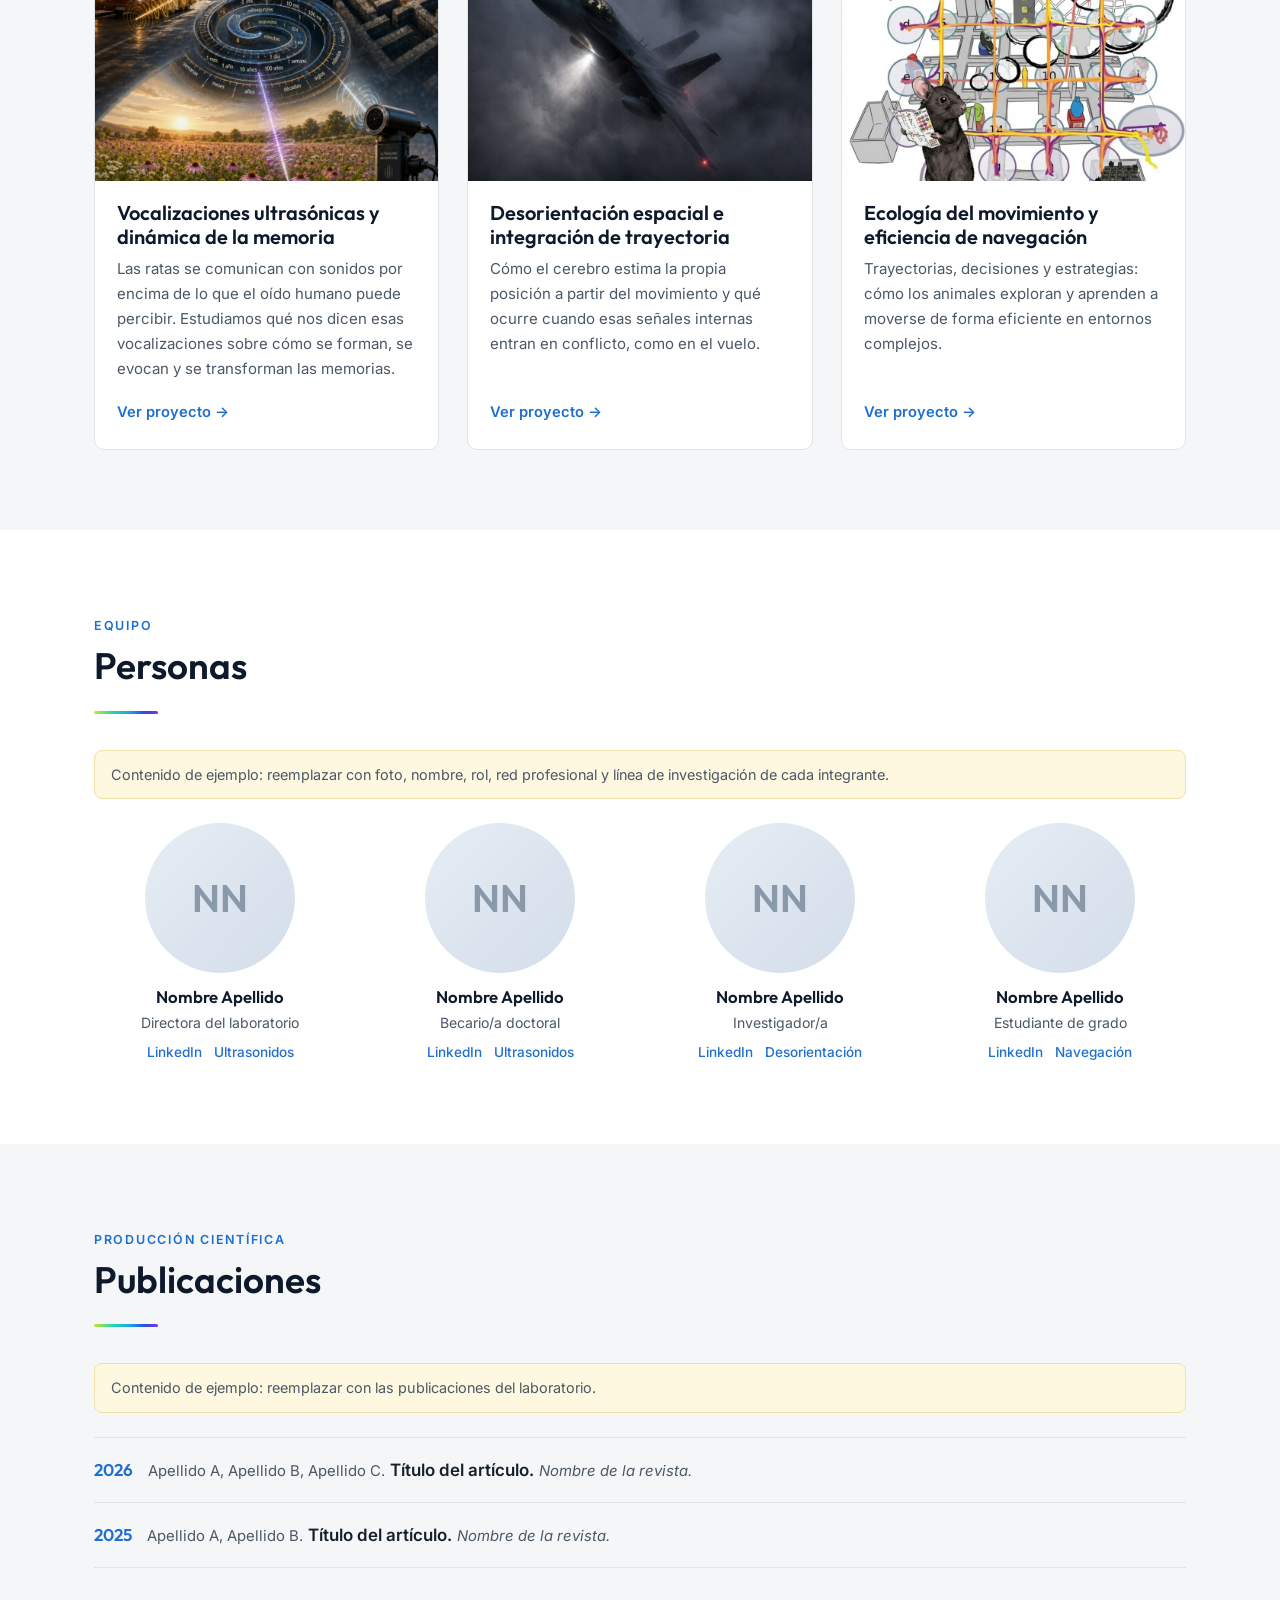
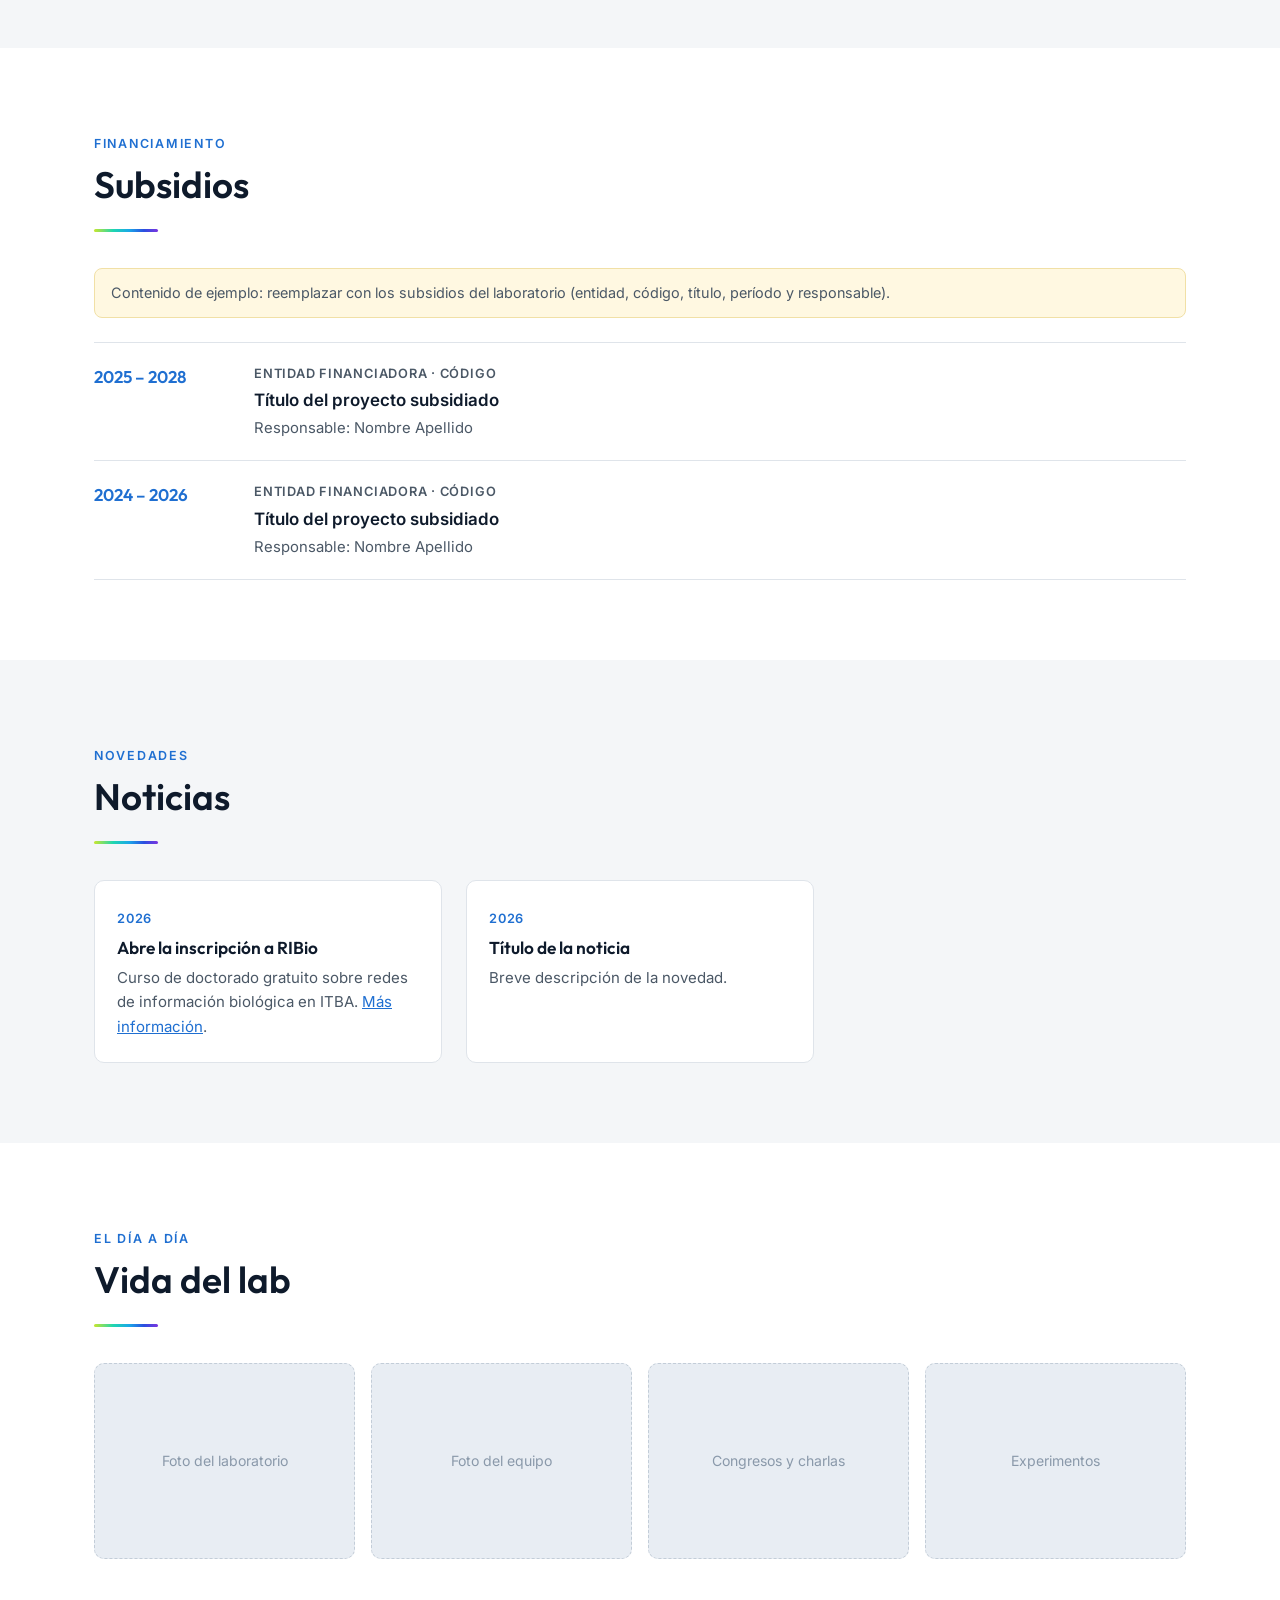
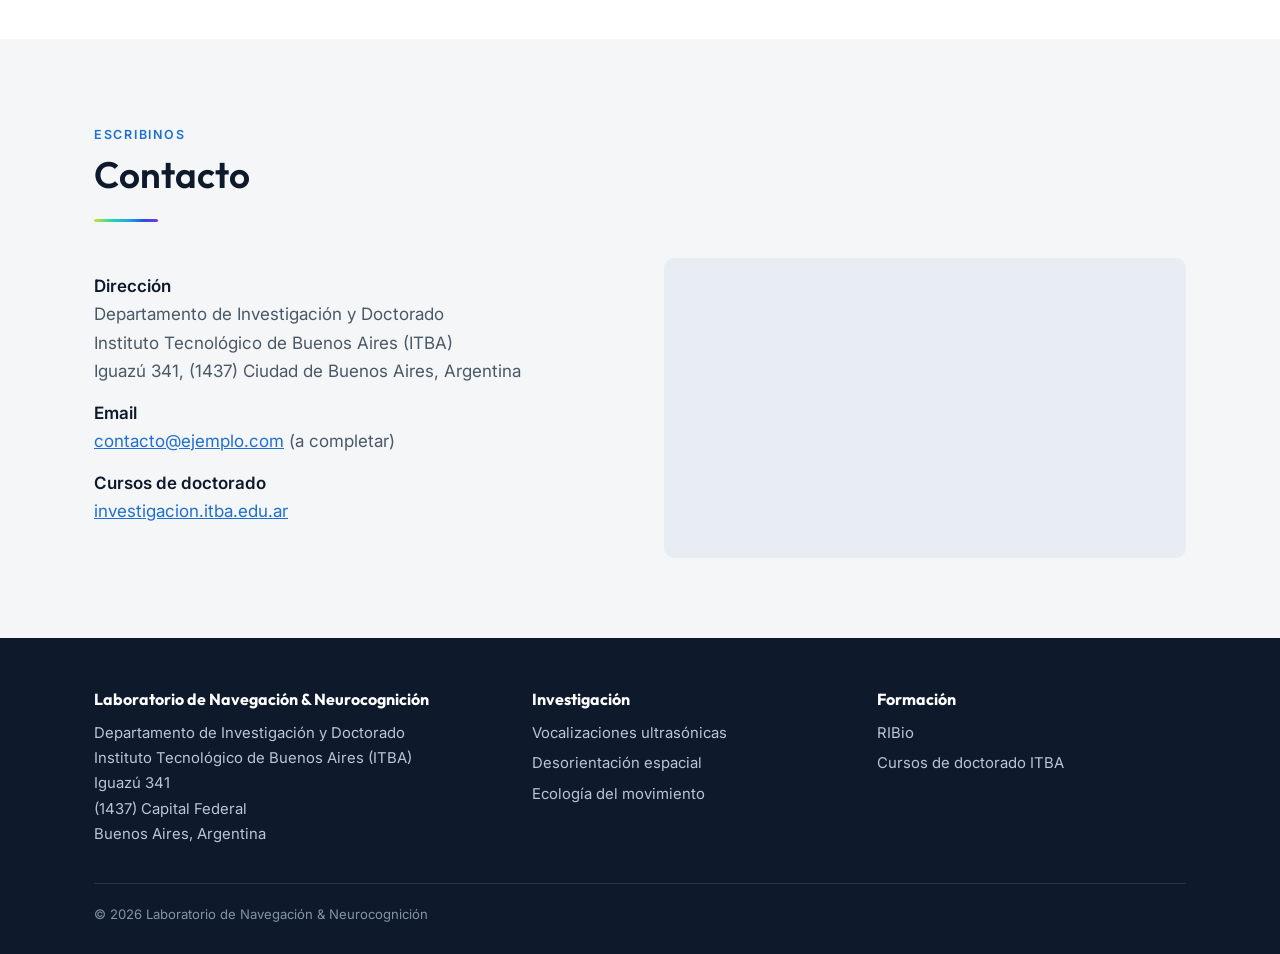
==== commit a3dd9d08: "avances" ====
--- a/index.html
+++ b/index.html
@@ -1,12 +1,12 @@
 <!doctype html>
 <html lang="es" data-lang="es"
-      data-title-es="Laboratorio de Navegación & Neurocognición | ITBA"
-      data-title-en="Navigation & Neurocognition Laboratory | ITBA">
+      data-title-es="Laboratorio de Navegación & Neurocognición"
+      data-title-en="Navigation & Neurocognition Laboratory">
 <head>
   <meta charset="utf-8">
   <meta name="viewport" content="width=device-width, initial-scale=1">
-  <title>Laboratorio de Navegación &amp; Neurocognición | ITBA</title>
-  <meta name="description" content="Laboratorio de Navegación & Neurocognición (ITBA): vocalizaciones ultrasónicas, memoria, desorientación espacial y ecología del movimiento.">
+  <title>Laboratorio de Navegación &amp; Neurocognición</title>
+  <meta name="description" content="Laboratorio de Navegación & Neurocognición: vocalizaciones ultrasónicas, memoria, desorientación espacial y ecología del movimiento.">
   <link rel="icon" href="assets/img/favicon.svg" type="image/svg+xml">
   <link rel="preconnect" href="https://fonts.googleapis.com">
   <link rel="preconnect" href="https://fonts.gstatic.com" crossorigin>
@@ -22,7 +22,7 @@
       <img class="brand-mark" src="assets/img/favicon.svg" alt="">
       <span class="brand-text">
         <span lang="es">Navegación &amp; Neurocognición</span><span lang="en">Navigation &amp; Neurocognition</span>
-        <small lang="es">Laboratorio · ITBA</small><small lang="en">Laboratory · ITBA</small>
+        <small lang="es">Laboratorio</small><small lang="en">Laboratory</small>
       </span>
     </a>
     <button class="menu-btn" aria-label="Menú" aria-expanded="false">
@@ -33,6 +33,7 @@
       <a href="#lineas"><span lang="es">Investigación</span><span lang="en">Research</span></a>
       <a href="#personas"><span lang="es">Personas</span><span lang="en">People</span></a>
       <a href="#publicaciones"><span lang="es">Publicaciones</span><span lang="en">Publications</span></a>
+      <a href="#subsidios"><span lang="es">Subsidios</span><span lang="en">Funding</span></a>
       <a href="#noticias"><span lang="es">Noticias</span><span lang="en">News</span></a>
       <a href="#vida"><span lang="es">Vida del lab</span><span lang="en">Lab life</span></a>
       <a href="#contacto"><span lang="es">Contacto</span><span lang="en">Contact</span></a>
@@ -48,12 +49,51 @@
 
   <!-- ===== Portada ===== -->
   <section class="hero">
-    <canvas class="hero-wave" aria-hidden="true"></canvas>
-    <div class="container">
-      <div class="hero-kicker">
-        <span lang="es">Departamento de Investigación y Doctorado · ITBA</span>
-        <span lang="en">Research and Doctorate Department · ITBA</span>
-      </div>
+    <svg class="hero-moves hero-moves-top" viewBox="0 0 1200 110" preserveAspectRatio="xMidYMid slice" aria-hidden="true">
+      <!-- Trayectoria aérea -->
+      <path id="track-plane" class="track plane" d="M-80 80 C 160 20, 380 15, 600 55 S 980 95, 1290 30"/>
+      <!-- Avión (vista superior) -->
+      <g class="icon">
+        <path fill="#7cc8ff" d="M20 0 Q19 -2 14 -2.2 L4 -2.2 L-5 -15 L-9.5 -15 L-4.5 -2.2 L-13 -2.2 L-17 -7.5 L-20 -7.5 L-18 0 L-20 7.5 L-17 7.5 L-13 2.2 L-4.5 2.2 L-9.5 15 L-5 15 L4 2.2 L14 2.2 Q19 2 20 0 Z"/>
+        <animateMotion dur="22s" repeatCount="indefinite" rotate="auto"><mpath href="#track-plane"/></animateMotion>
+      </g>
+    </svg>
+    <svg class="hero-moves hero-moves-bottom" viewBox="0 0 1200 170" preserveAspectRatio="xMidYMid slice" aria-hidden="true">
+      <!-- Trayectorias terrestres: persona y roedor -->
+      <path id="track-person" class="track person" d="M-60 78 C 200 64, 420 92, 640 74 S 1020 62, 1270 82"/>
+      <path id="track-rat" class="track rat" d="M-60 140 C 60 112, 140 160, 250 134 S 400 110, 470 138 S 600 160, 690 130 S 820 110, 900 140 S 1080 158, 1270 126"/>
+      <!-- Persona caminando -->
+      <g class="icon">
+        <g fill="none" stroke="#d2b6ff" stroke-width="2.6" stroke-linecap="round">
+          <circle cx="0" cy="-31" r="4.2" fill="#d2b6ff" stroke="none"/>
+          <path d="M0 -25 L0 -12"/>
+          <path d="M0 -12 L0 0">
+            <animateTransform attributeName="transform" type="rotate" values="-24 0 -12;24 0 -12;-24 0 -12" dur="0.9s" repeatCount="indefinite"/>
+          </path>
+          <path d="M0 -12 L0 0">
+            <animateTransform attributeName="transform" type="rotate" values="24 0 -12;-24 0 -12;24 0 -12" dur="0.9s" repeatCount="indefinite"/>
+          </path>
+          <path d="M0 -22 L0 -13">
+            <animateTransform attributeName="transform" type="rotate" values="28 0 -22;-28 0 -22;28 0 -22" dur="0.9s" repeatCount="indefinite"/>
+          </path>
+        </g>
+        <animateMotion dur="40s" repeatCount="indefinite"><mpath href="#track-person"/></animateMotion>
+      </g>
+      <!-- Roedor -->
+      <g class="icon">
+        <g fill="#7ff0d6">
+          <path d="M-13 -5 Q-22 -3 -27 -9 Q-30 -12 -33 -10" fill="none" stroke="#7ff0d6" stroke-width="1.6" stroke-linecap="round"/>
+          <ellipse cx="-3" cy="-6.5" rx="11.5" ry="6.5"/>
+          <path d="M5 -10 Q14 -9 19 -4.5 Q14 -1.5 5 -2.5 Z"/>
+          <circle cx="7.5" cy="-11.5" r="3.2"/>
+          <circle cx="12" cy="-6.5" r="1" fill="#0e1a2b"/>
+          <rect x="-9" y="-1.5" width="2.4" height="3" rx="1"/>
+          <rect x="1" y="-1.5" width="2.4" height="3" rx="1"/>
+        </g>
+        <animateMotion dur="30s" repeatCount="indefinite" rotate="auto"><mpath href="#track-rat"/></animateMotion>
+      </g>
+    </svg>
+    <div class="container">
       <h1>
         <span lang="es">Laboratorio de Navegación &amp; Neurocognición</span>
         <span lang="en">Navigation &amp; Neurocognition Laboratory</span>
@@ -104,7 +144,6 @@
         <a class="line-card" href="linea-ultrasonidos.html">
           <div class="thumb"><img src="assets/img/linea-ultrasonidos.jpg" alt="Rata emitiendo vocalizaciones ultrasónicas captadas por un micrófono ultrasónico" loading="lazy"></div>
           <div class="body">
-            <span class="tag"><span lang="es">Proyecto principal</span><span lang="en">Featured project</span></span>
             <h3><span lang="es">Vocalizaciones ultrasónicas y dinámica de la memoria</span><span lang="en">Ultrasonic Vocalizations and Memory Dynamics</span></h3>
             <p>
               <span lang="es">Las ratas se comunican con sonidos por encima de lo que el oído humano puede percibir. Estudiamos qué nos dicen esas vocalizaciones sobre cómo se forman, se evocan y se transforman las memorias.</span>
@@ -220,8 +259,41 @@
     </div>
   </section>
 
+  <!-- ===== Subsidios ===== -->
+  <section class="section" id="subsidios">
+    <div class="container">
+      <div class="section-head">
+        <span class="eyebrow"><span lang="es">Financiamiento</span><span lang="en">Funding</span></span>
+        <h2><span lang="es">Subsidios</span><span lang="en">Funding</span></h2>
+      </div>
+      <p class="placeholder-note">
+        <span lang="es">Contenido de ejemplo: reemplazar con los subsidios del laboratorio (entidad, código, título, período y responsable).</span>
+        <span lang="en">Sample content: replace with the lab's grants (funder, code, title, period, and principal investigator).</span>
+      </p>
+      <!-- Para agregar un subsidio: copiar un bloque <li> completo -->
+      <ul class="grant-list">
+        <li>
+          <div class="grant-period">2025 – 2028</div>
+          <div>
+            <div class="grant-funder">Entidad financiadora · Código</div>
+            <div class="grant-title">Título del proyecto subsidiado</div>
+            <div class="grant-pi"><span lang="es">Responsable:</span><span lang="en">Principal investigator:</span> Nombre Apellido</div>
+          </div>
+        </li>
+        <li>
+          <div class="grant-period">2024 – 2026</div>
+          <div>
+            <div class="grant-funder">Entidad financiadora · Código</div>
+            <div class="grant-title">Título del proyecto subsidiado</div>
+            <div class="grant-pi"><span lang="es">Responsable:</span><span lang="en">Principal investigator:</span> Nombre Apellido</div>
+          </div>
+        </li>
+      </ul>
+    </div>
+  </section>
+
   <!-- ===== Noticias ===== -->
-  <section class="section" id="noticias">
+  <section class="section alt" id="noticias">
     <div class="container">
       <div class="section-head">
         <span class="eyebrow"><span lang="es">Novedades</span><span lang="en">Updates</span></span>
@@ -246,7 +318,7 @@
   </section>
 
   <!-- ===== Vida del lab ===== -->
-  <section class="section alt" id="vida">
+  <section class="section" id="vida">
     <div class="container">
       <div class="section-head">
         <span class="eyebrow"><span lang="es">El día a día</span><span lang="en">Day to day</span></span>
@@ -262,7 +334,7 @@
   </section>
 
   <!-- ===== Contacto ===== -->
-  <section class="section" id="contacto">
+  <section class="section alt" id="contacto">
     <div class="container">
       <div class="section-head">
         <span class="eyebrow"><span lang="es">Escribinos</span><span lang="en">Get in touch</span></span>
@@ -318,7 +390,7 @@
         </ul>
       </div>
     </div>
-    <div class="footer-bottom">© <span data-year>2026</span> <span lang="es">Laboratorio de Navegación &amp; Neurocognición · ITBA</span><span lang="en">Navigation &amp; Neurocognition Laboratory · ITBA</span></div>
+    <div class="footer-bottom">© <span data-year>2026</span> <span lang="es">Laboratorio de Navegación &amp; Neurocognición</span><span lang="en">Navigation &amp; Neurocognition Laboratory</span></div>
   </div>
 </footer>
 
--- a/assets/css/styles.css
+++ b/assets/css/styles.css
@@ -87,7 +87,7 @@
 }
 .menu-btn svg { width: 26px; height: 26px; }
 
-@media (max-width: 1100px) {
+@media (max-width: 1240px) {
   .menu-btn { display: block; }
   .nav {
     position: absolute; left: 0; right: 0; top: 100%;
@@ -104,16 +104,20 @@
 .hero {
   position: relative; overflow: hidden;
   background: var(--navy); color: #fff;
-  padding: 96px 0 88px;
+  padding: 120px 0 190px;
 }
 .hero::after {
   content: ""; position: absolute; left: 0; right: 0; bottom: 0; height: 4px; background: var(--grad);
 }
-.hero-wave { position: absolute; inset: 0; width: 100%; height: 100%; opacity: .5; pointer-events: none; }
+.hero-moves { position: absolute; left: 0; width: 100%; pointer-events: none; }
+.hero-moves-top { top: 0; height: 110px; }
+.hero-moves-bottom { bottom: 4px; height: 170px; }
+.hero-moves .track { fill: none; stroke-width: 1.6; stroke-linecap: round; opacity: .35; }
+.hero-moves .track.rat { stroke: #1fd6b0; stroke-dasharray: 1 6; stroke-width: 2.2; }
+.hero-moves .track.plane { stroke: #1aa7e8; stroke-dasharray: 10 8; }
+.hero-moves .track.person { stroke: #b07cff; stroke-dasharray: 3 9; stroke-width: 2.4; }
+.hero-moves .icon { opacity: .9; }
 .hero .container { position: relative; }
-.hero-kicker {
-  font-size: .8rem; letter-spacing: .18em; text-transform: uppercase; color: #9fd8ff; margin-bottom: 14px;
-}
 .hero h1 { color: #fff; font-size: clamp(2.1rem, 5vw, 3.5rem); font-weight: 600; max-width: 820px; }
 .hero .tagline {
   font-family: var(--font-head); font-size: clamp(1.15rem, 2.2vw, 1.5rem); font-weight: 300;
@@ -220,7 +224,20 @@
 .contact dl { margin: 0; }
 .contact dt { font-weight: 600; color: var(--navy); margin-top: 14px; }
 .contact dd { margin: 0; color: var(--ink-soft); }
-.map { border: 0; width: 100%; height: 300px; border-radius: var(--radius); background: var(--bg-soft); }
+.map { border: 0; width: 100%; height: 300px; border-radius: var(--radius); background: #e8edf3; }
+
+/* Subsidios */
+.grant-list { list-style: none; margin: 0; padding: 0; }
+.grant-list li {
+  display: grid; grid-template-columns: 140px 1fr; gap: 20px;
+  padding: 20px 0; border-bottom: 1px solid var(--line);
+}
+.grant-list li:first-child { border-top: 1px solid var(--line); }
+.grant-period { font-family: var(--font-head); font-weight: 600; color: var(--accent); }
+.grant-funder { font-size: .8rem; font-weight: 600; letter-spacing: .06em; text-transform: uppercase; color: var(--ink-soft); }
+.grant-title { font-weight: 600; color: var(--navy); margin: 2px 0; }
+.grant-pi { font-size: .93rem; color: var(--ink-soft); }
+@media (max-width: 600px) { .grant-list li { grid-template-columns: 1fr; gap: 4px; } }
 @media (max-width: 820px) { .contact { grid-template-columns: 1fr; gap: 28px; } }
 
 .placeholder-note {
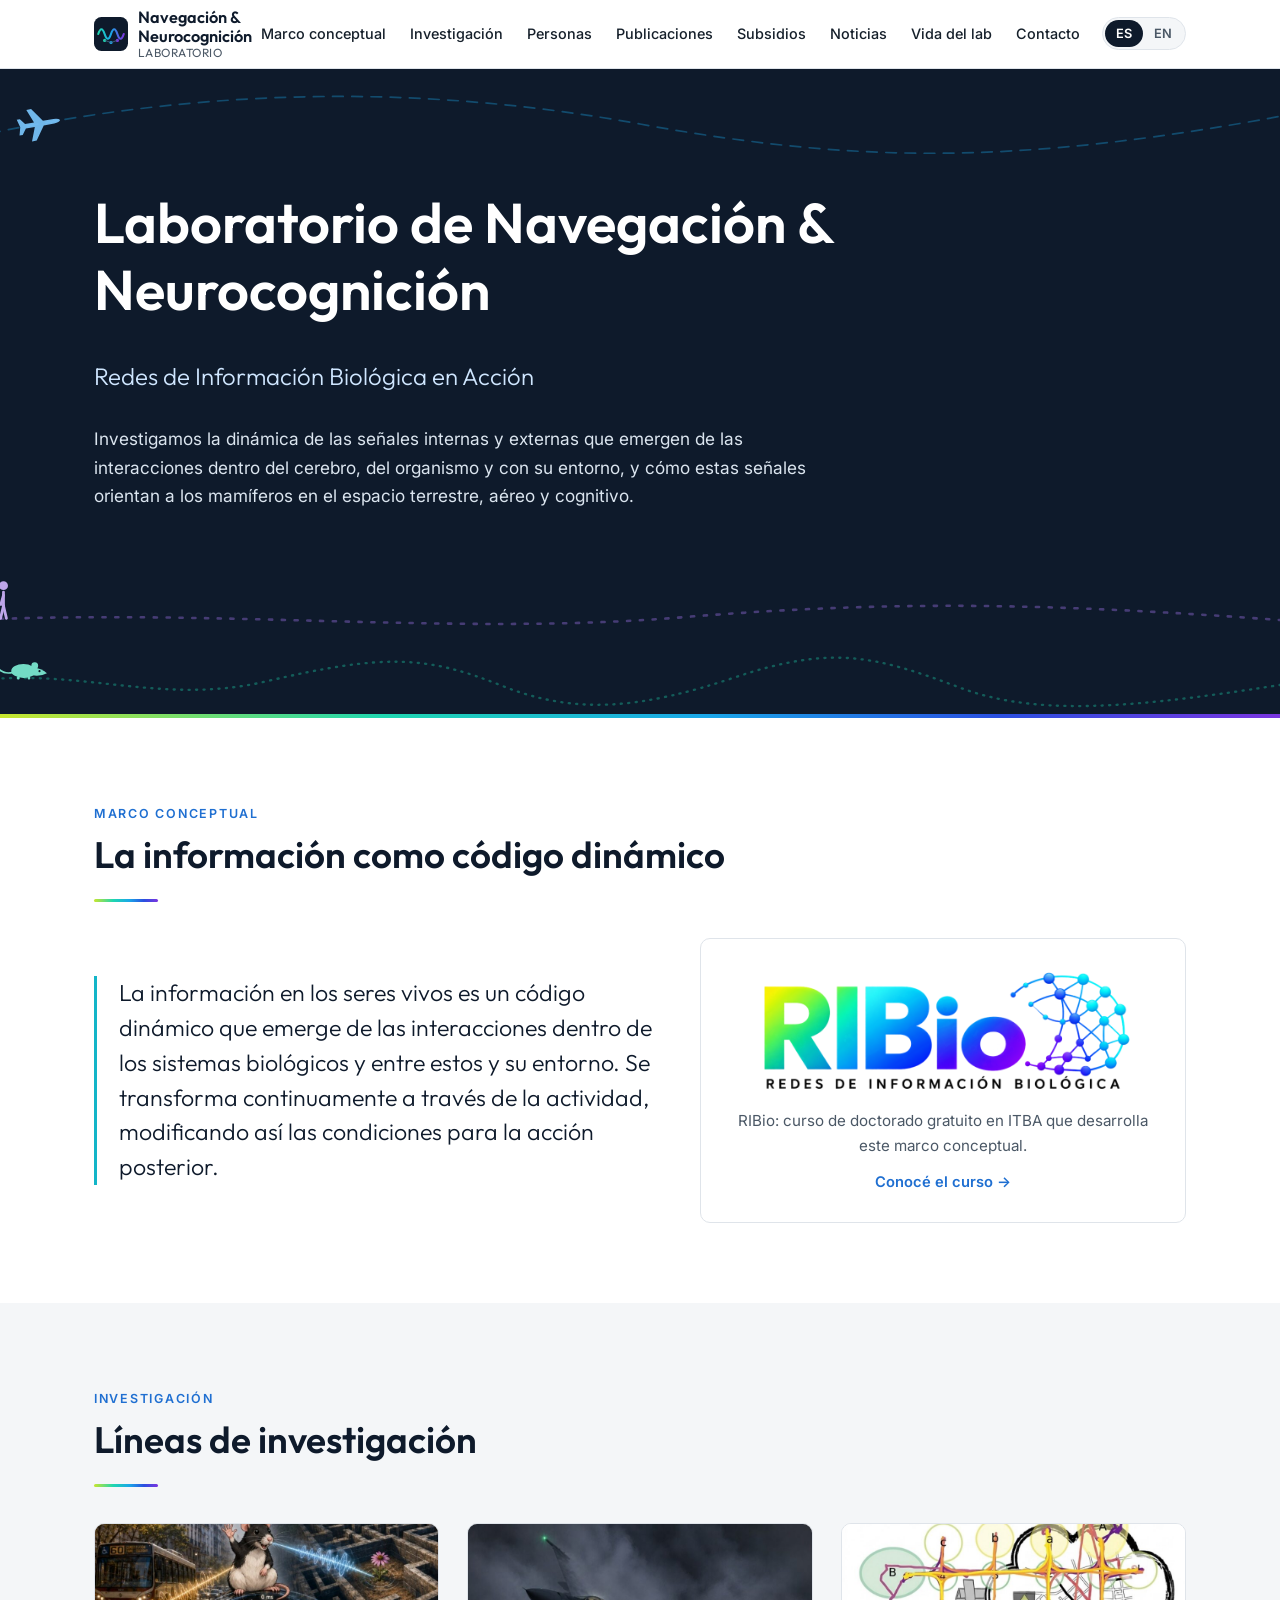
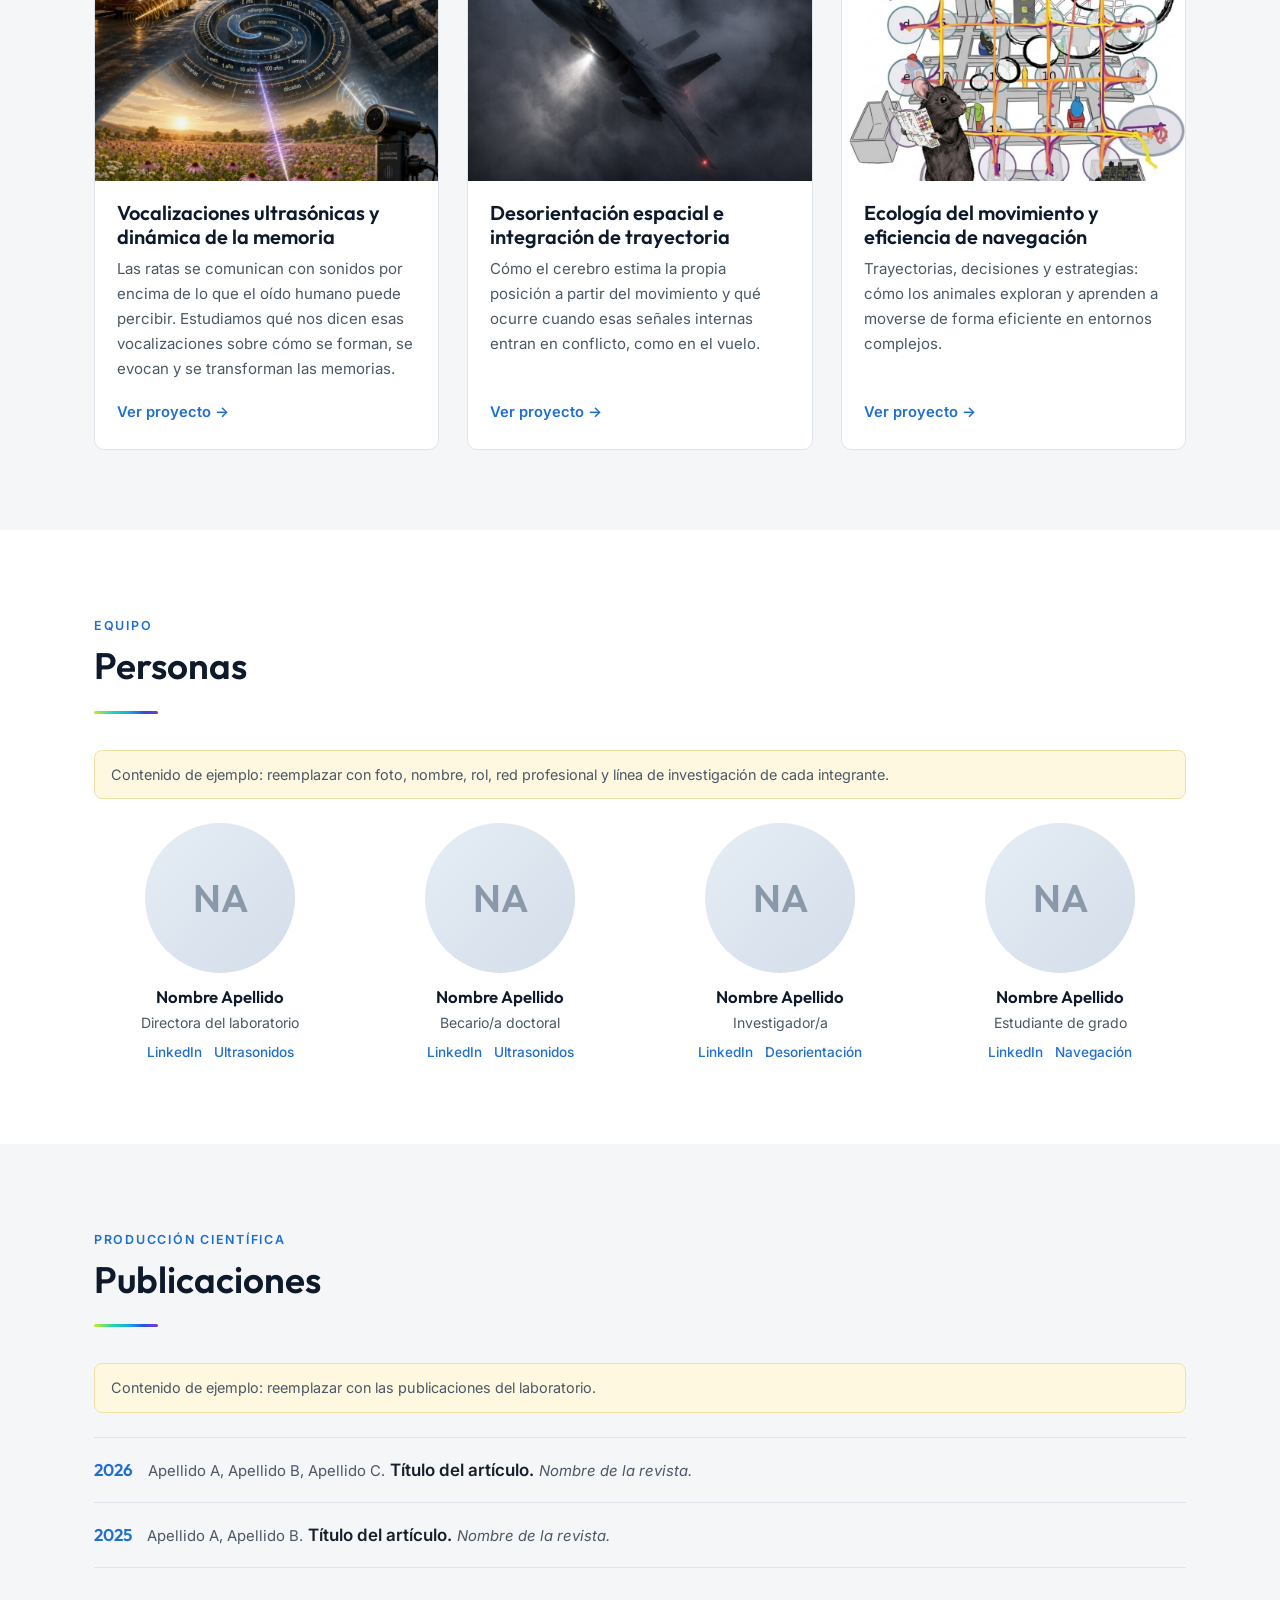
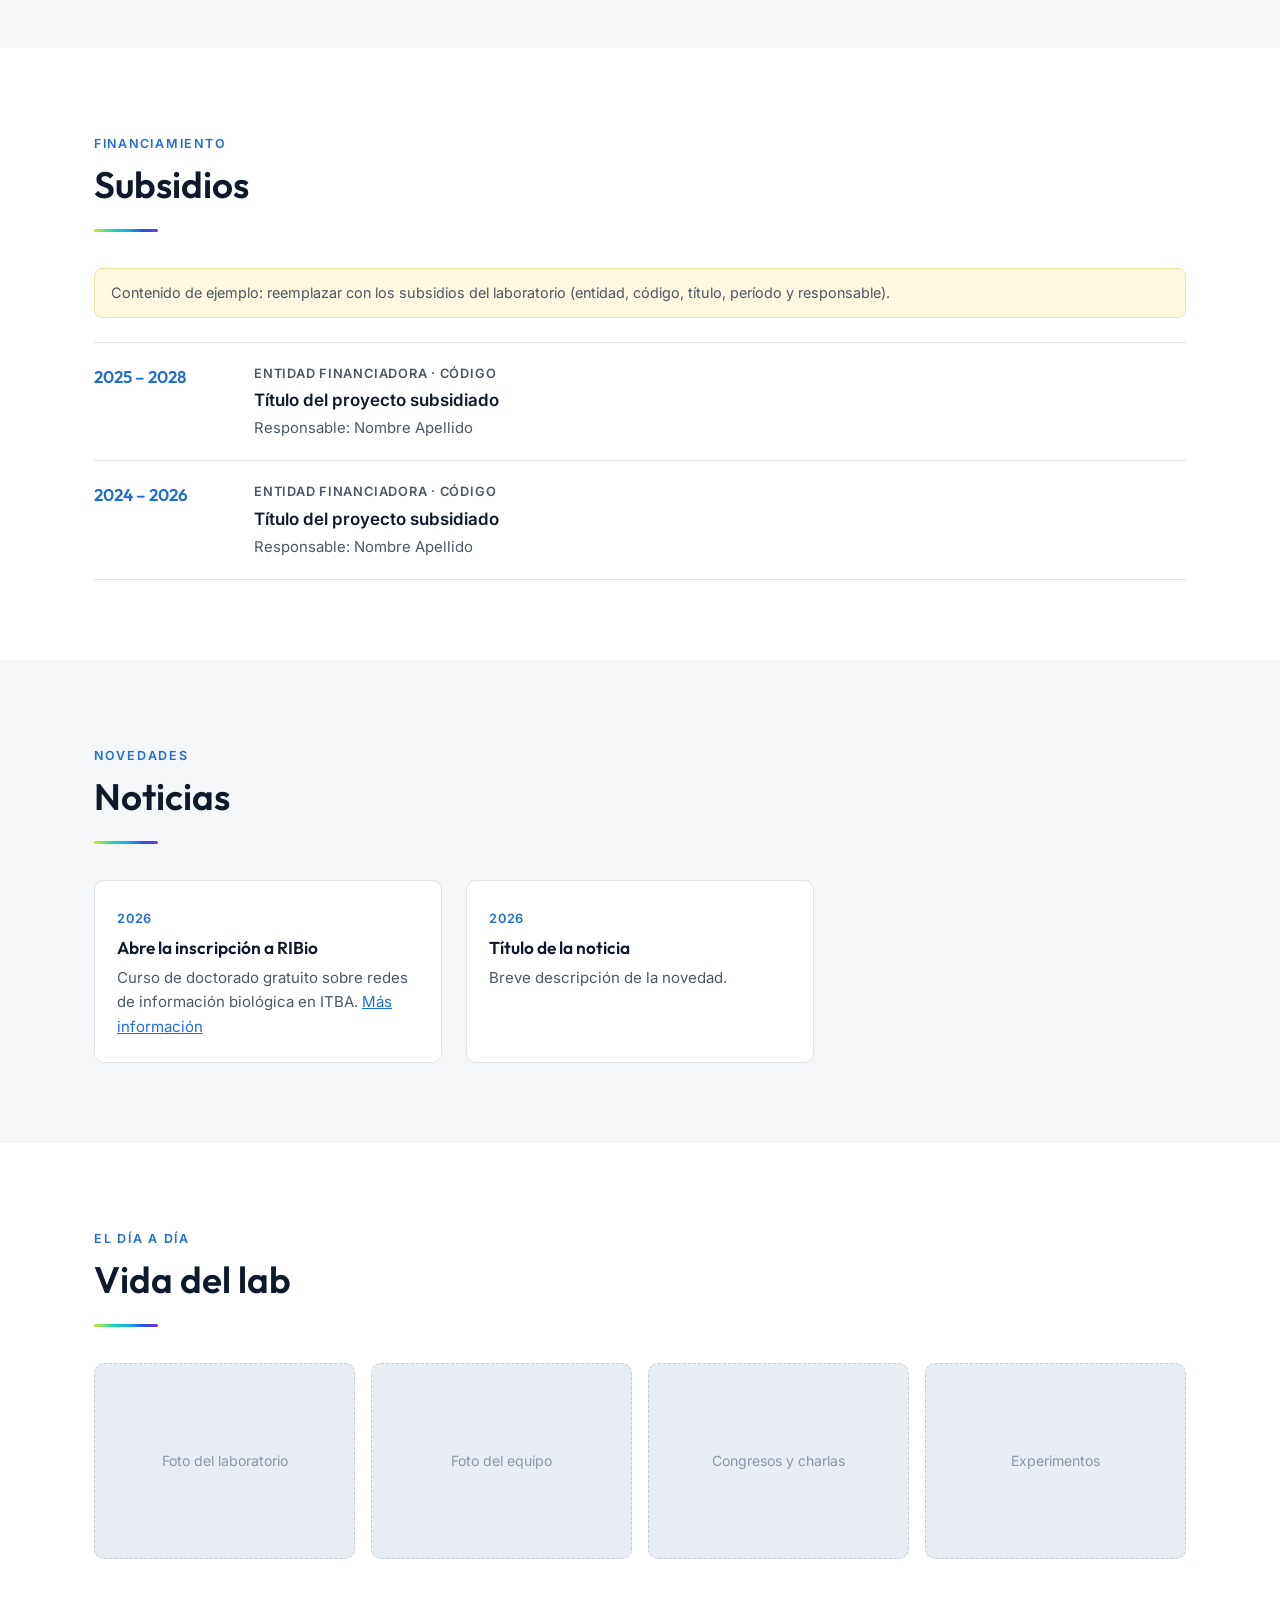
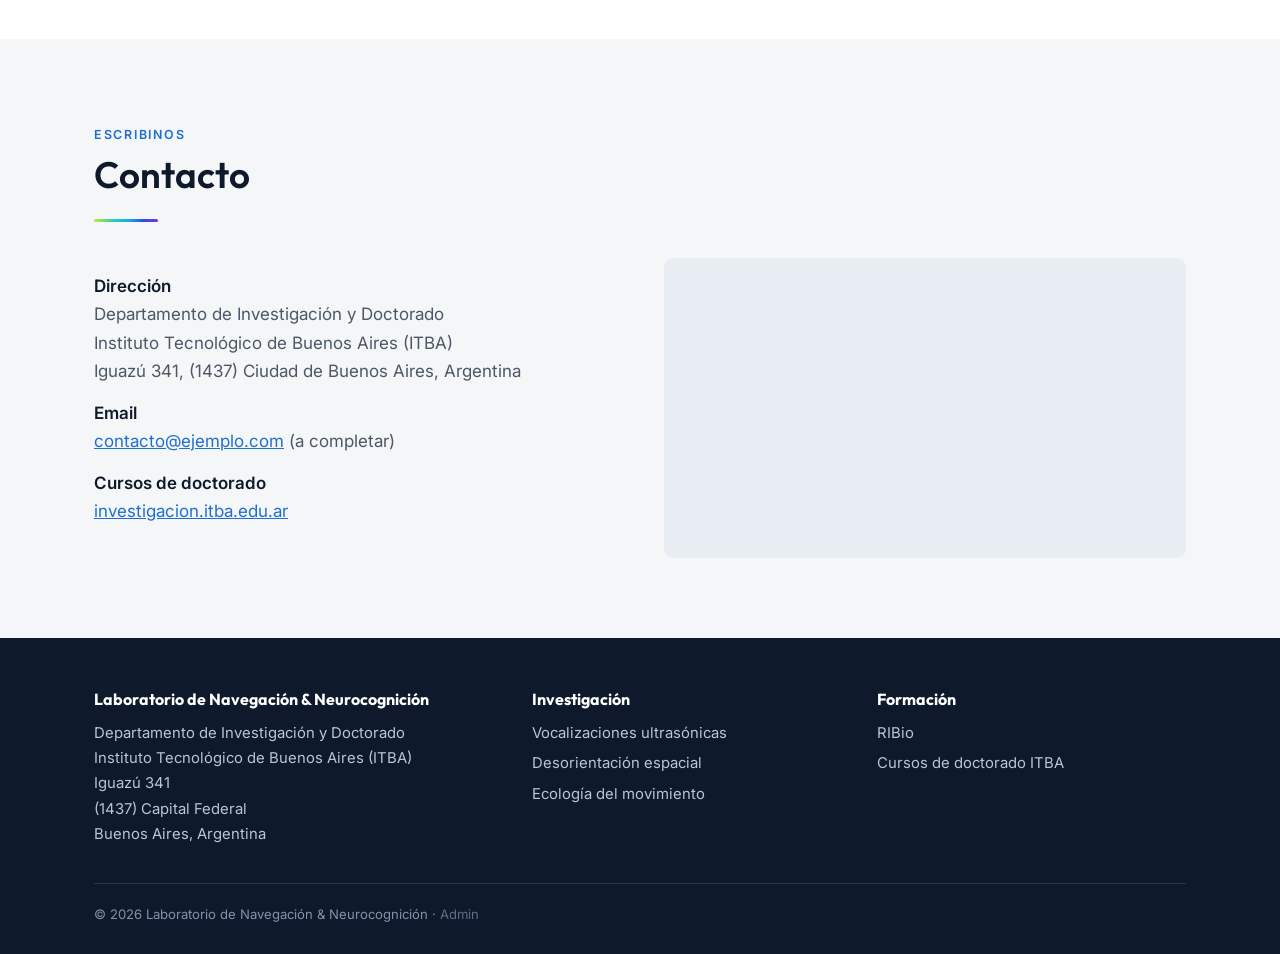
==== commit 52c805fb: "Agregar panel de administración para el contenido editable Personas, noticias, publicaciones, subsid" ====
--- a/index.html
+++ b/index.html
@@ -13,6 +13,8 @@
   <link href="https://fonts.googleapis.com/css2?family=Inter:wght@400;500;600&family=Outfit:wght@300;400;600&display=swap" rel="stylesheet">
   <link rel="stylesheet" href="assets/css/styles.css">
   <script src="assets/js/main.js"></script>
+  <script src="data/contenido.js"></script>
+  <script src="assets/js/contenido.js"></script>
 </head>
 <body>
 
@@ -185,12 +187,12 @@
         <span class="eyebrow"><span lang="es">Equipo</span><span lang="en">Team</span></span>
         <h2><span lang="es">Personas</span><span lang="en">People</span></h2>
       </div>
-      <p class="placeholder-note">
+      <p class="placeholder-note" data-aviso>
         <span lang="es">Contenido de ejemplo: reemplazar con foto, nombre, rol, red profesional y línea de investigación de cada integrante.</span>
         <span lang="en">Sample content: replace with each member's photo, name, role, professional profile, and research line.</span>
       </p>
       <!-- Para agregar a alguien: copiar un bloque <article class="person">, poner la foto en assets/img/personas/ y reemplazar el contenido del avatar por <img src="..." alt="..."> -->
-      <div class="people">
+      <div class="people" data-render="personas">
         <article class="person">
           <div class="avatar">NN</div>
           <h3>Nombre Apellido</h3>
@@ -238,11 +240,11 @@
         <span class="eyebrow"><span lang="es">Producción científica</span><span lang="en">Scientific output</span></span>
         <h2><span lang="es">Publicaciones</span><span lang="en">Publications</span></h2>
       </div>
-      <p class="placeholder-note">
+      <p class="placeholder-note" data-aviso>
         <span lang="es">Contenido de ejemplo: reemplazar con las publicaciones del laboratorio.</span>
         <span lang="en">Sample content: replace with the lab's publications.</span>
       </p>
-      <ul class="pub-list">
+      <ul class="pub-list" data-render="publicaciones">
         <li>
           <span class="pub-year">2026</span>
           <span class="pub-authors">Apellido A, Apellido B, Apellido C.</span>
@@ -266,12 +268,12 @@
         <span class="eyebrow"><span lang="es">Financiamiento</span><span lang="en">Funding</span></span>
         <h2><span lang="es">Subsidios</span><span lang="en">Funding</span></h2>
       </div>
-      <p class="placeholder-note">
+      <p class="placeholder-note" data-aviso>
         <span lang="es">Contenido de ejemplo: reemplazar con los subsidios del laboratorio (entidad, código, título, período y responsable).</span>
         <span lang="en">Sample content: replace with the lab's grants (funder, code, title, period, and principal investigator).</span>
       </p>
       <!-- Para agregar un subsidio: copiar un bloque <li> completo -->
-      <ul class="grant-list">
+      <ul class="grant-list" data-render="subsidios">
         <li>
           <div class="grant-period">2025 – 2028</div>
           <div>
@@ -299,7 +301,7 @@
         <span class="eyebrow"><span lang="es">Novedades</span><span lang="en">Updates</span></span>
         <h2><span lang="es">Noticias</span><span lang="en">News</span></h2>
       </div>
-      <div class="news">
+      <div class="news" data-render="noticias">
         <article class="news-item">
           <time datetime="2026">2026</time>
           <h3><span lang="es">Abre la inscripción a RIBio</span><span lang="en">RIBio enrollment is open</span></h3>
@@ -324,7 +326,7 @@
         <span class="eyebrow"><span lang="es">El día a día</span><span lang="en">Day to day</span></span>
         <h2><span lang="es">Vida del lab</span><span lang="en">Lab life</span></h2>
       </div>
-      <div class="gallery">
+      <div class="gallery" data-render="galeria">
         <div class="ph"><span lang="es">Foto del laboratorio</span><span lang="en">Lab photo</span></div>
         <div class="ph"><span lang="es">Foto del equipo</span><span lang="en">Team photo</span></div>
         <div class="ph"><span lang="es">Congresos y charlas</span><span lang="en">Conferences and talks</span></div>
@@ -349,7 +351,7 @@
             Iguazú 341, (1437) <span lang="es">Ciudad de Buenos Aires, Argentina</span><span lang="en">Buenos Aires, Argentina</span>
           </dd>
           <dt>Email</dt>
-          <dd><a href="mailto:contacto@ejemplo.com">contacto@ejemplo.com</a> <span lang="es">(a completar)</span><span lang="en">(to be completed)</span></dd>
+          <dd><span data-render="email"><a href="mailto:contacto@ejemplo.com">contacto@ejemplo.com</a></span> <span data-aviso><span lang="es">(a completar)</span><span lang="en">(to be completed)</span></span></dd>
           <dt><span lang="es">Cursos de doctorado</span><span lang="en">Doctoral courses</span></dt>
           <dd><a href="https://investigacion.itba.edu.ar/cursos-de-doctorado/" target="_blank" rel="noopener">investigacion.itba.edu.ar</a></dd>
         </dl>
@@ -390,7 +392,7 @@
         </ul>
       </div>
     </div>
-    <div class="footer-bottom">© <span data-year>2026</span> <span lang="es">Laboratorio de Navegación &amp; Neurocognición</span><span lang="en">Navigation &amp; Neurocognition Laboratory</span></div>
+    <div class="footer-bottom">© <span data-year>2026</span> <span lang="es">Laboratorio de Navegación &amp; Neurocognición</span><span lang="en">Navigation &amp; Neurocognition Laboratory</span> · <a class="admin-link" href="admin.html">Admin</a></div>
   </div>
 </footer>
 
--- a/assets/css/styles.css
+++ b/assets/css/styles.css
@@ -244,6 +244,23 @@
   font-size: .9rem; color: var(--ink-soft); background: #fff8e1; border: 1px solid #f1e0a6;
   border-radius: 8px; padding: 12px 16px; margin-bottom: 24px;
 }
+[hidden] { display: none !important; }
+
+/* Contenido cargado desde data/contenido.js */
+.empty-note, .pub-list li.empty, .grant-list li.empty { color: var(--ink-soft); font-size: .95rem; }
+.grant-list li.empty { display: block; }
+.pub-title a { color: inherit; }
+.pub-title a:hover { color: var(--accent); }
+.gallery .photo { margin: 0; }
+.gallery .photo img { width: 100%; aspect-ratio: 4 / 3; object-fit: cover; border-radius: var(--radius); }
+.gallery .photo figcaption { font-size: .85rem; color: var(--ink-soft); margin-top: 6px; }
+.preview-bar {
+  position: sticky; top: 0; z-index: 60; background: #fff3c4; color: #5a4600;
+  text-align: center; font-size: .88rem; padding: 8px 16px; border-bottom: 1px solid #f1e0a6;
+}
+.preview-bar a { color: #5a4600; font-weight: 600; }
+.preview-bar + .site-header { top: 37px; }
+.site-footer .admin-link { color: #5d6f84; }
 
 /* ---------- Páginas internas ---------- */
 .page-hero { background: var(--navy); color: #fff; padding: 56px 0 48px; position: relative; }
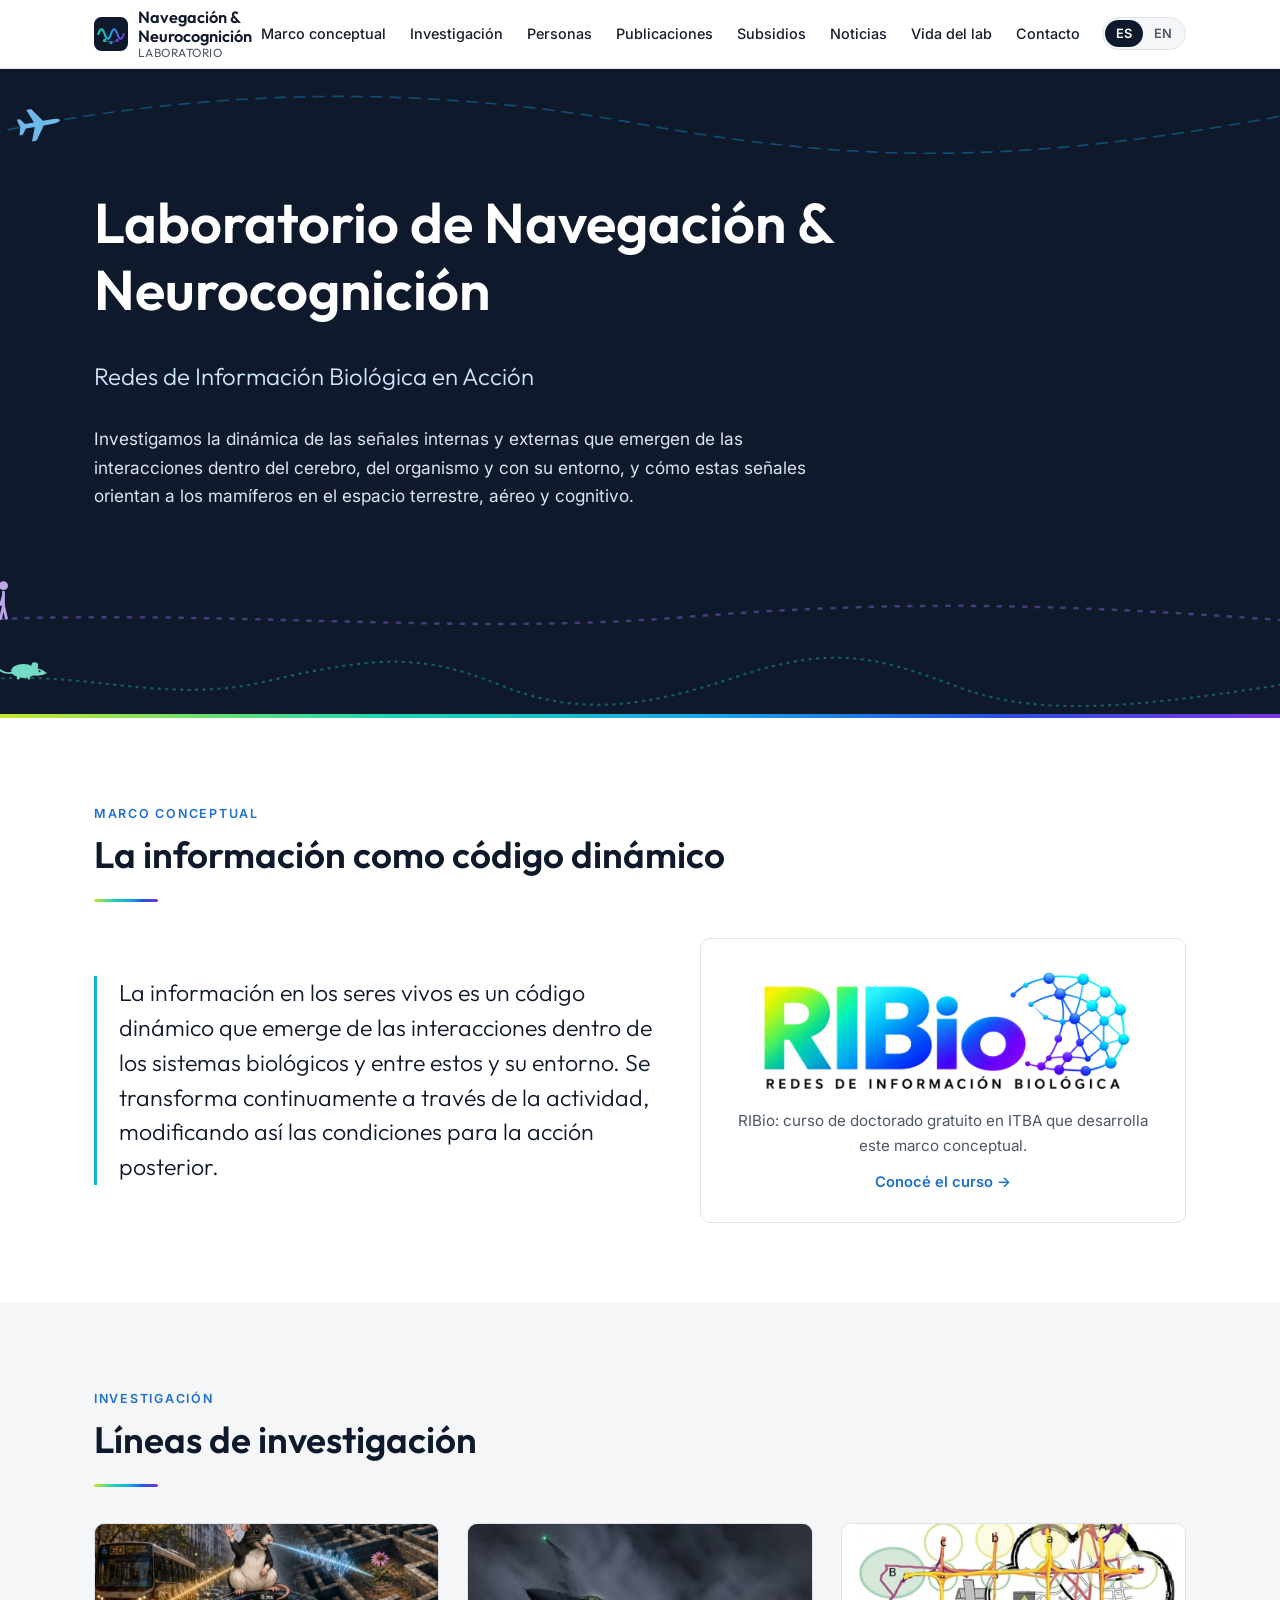
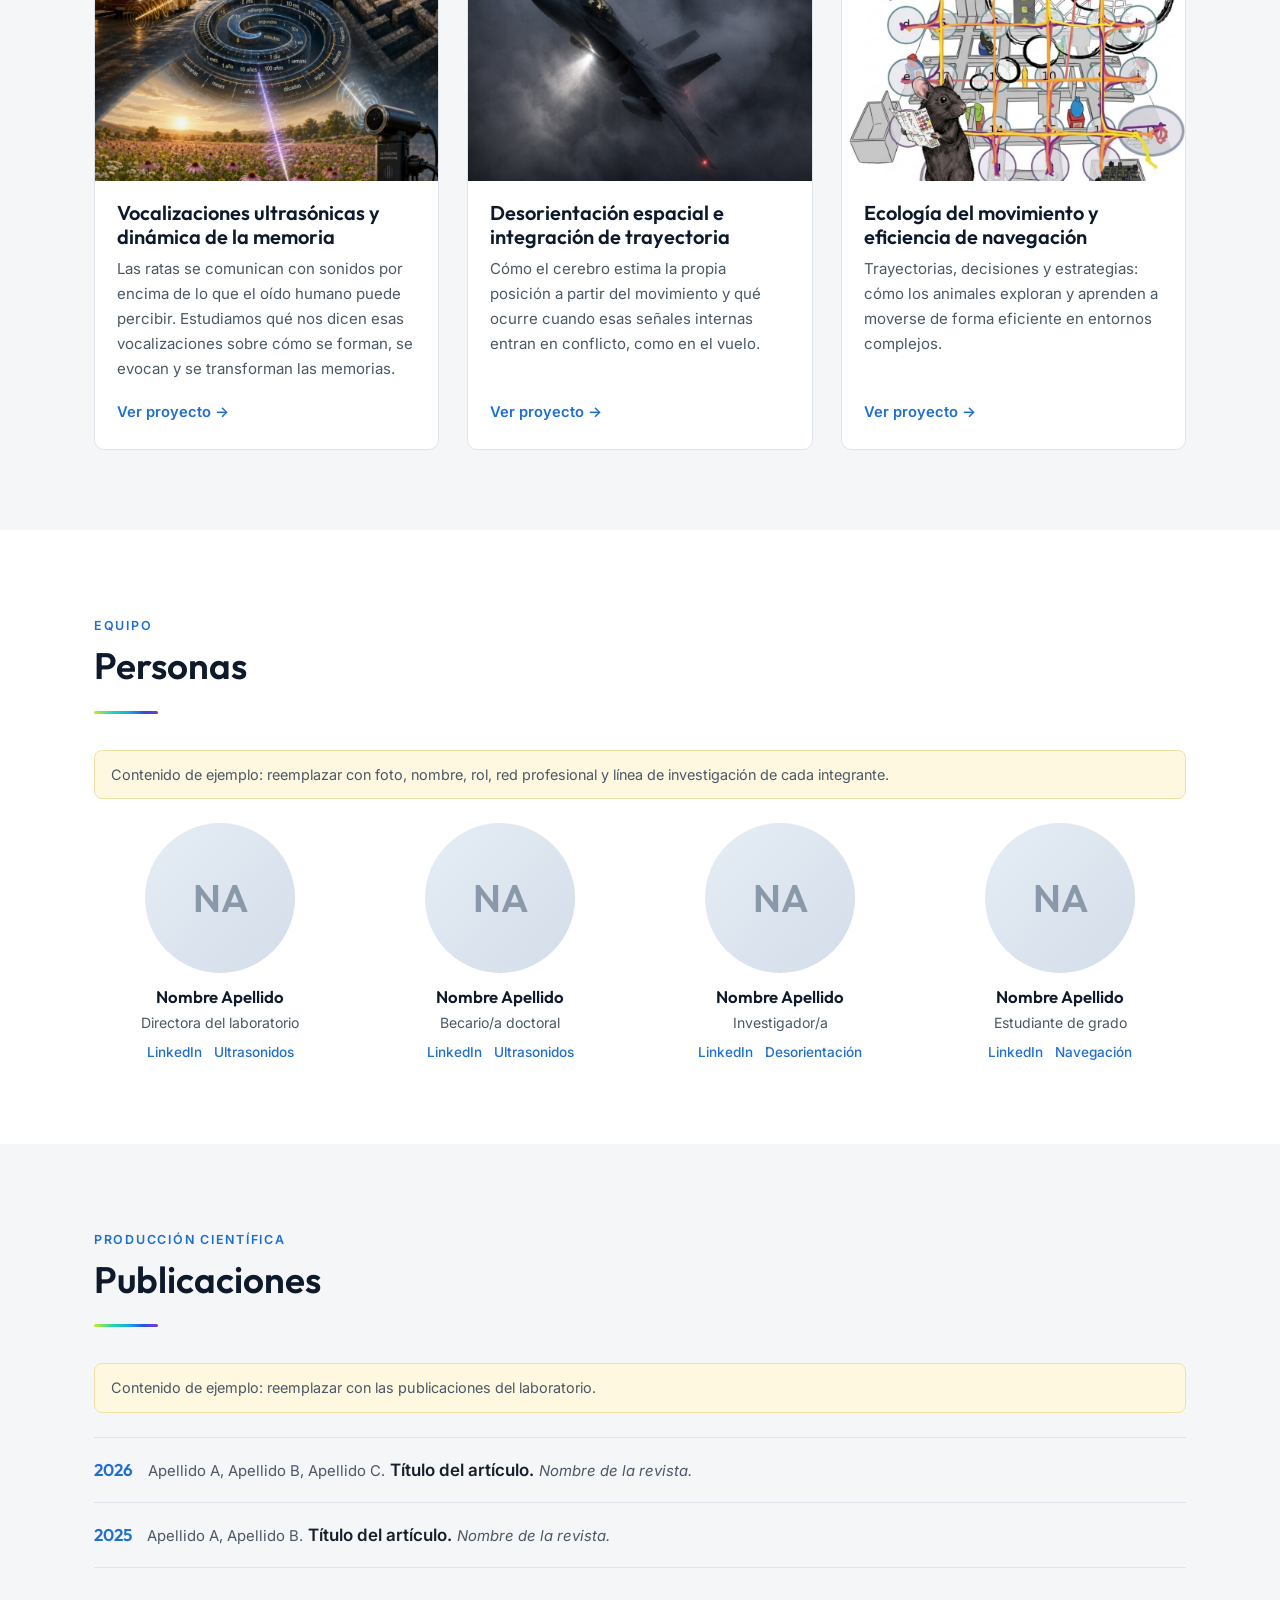
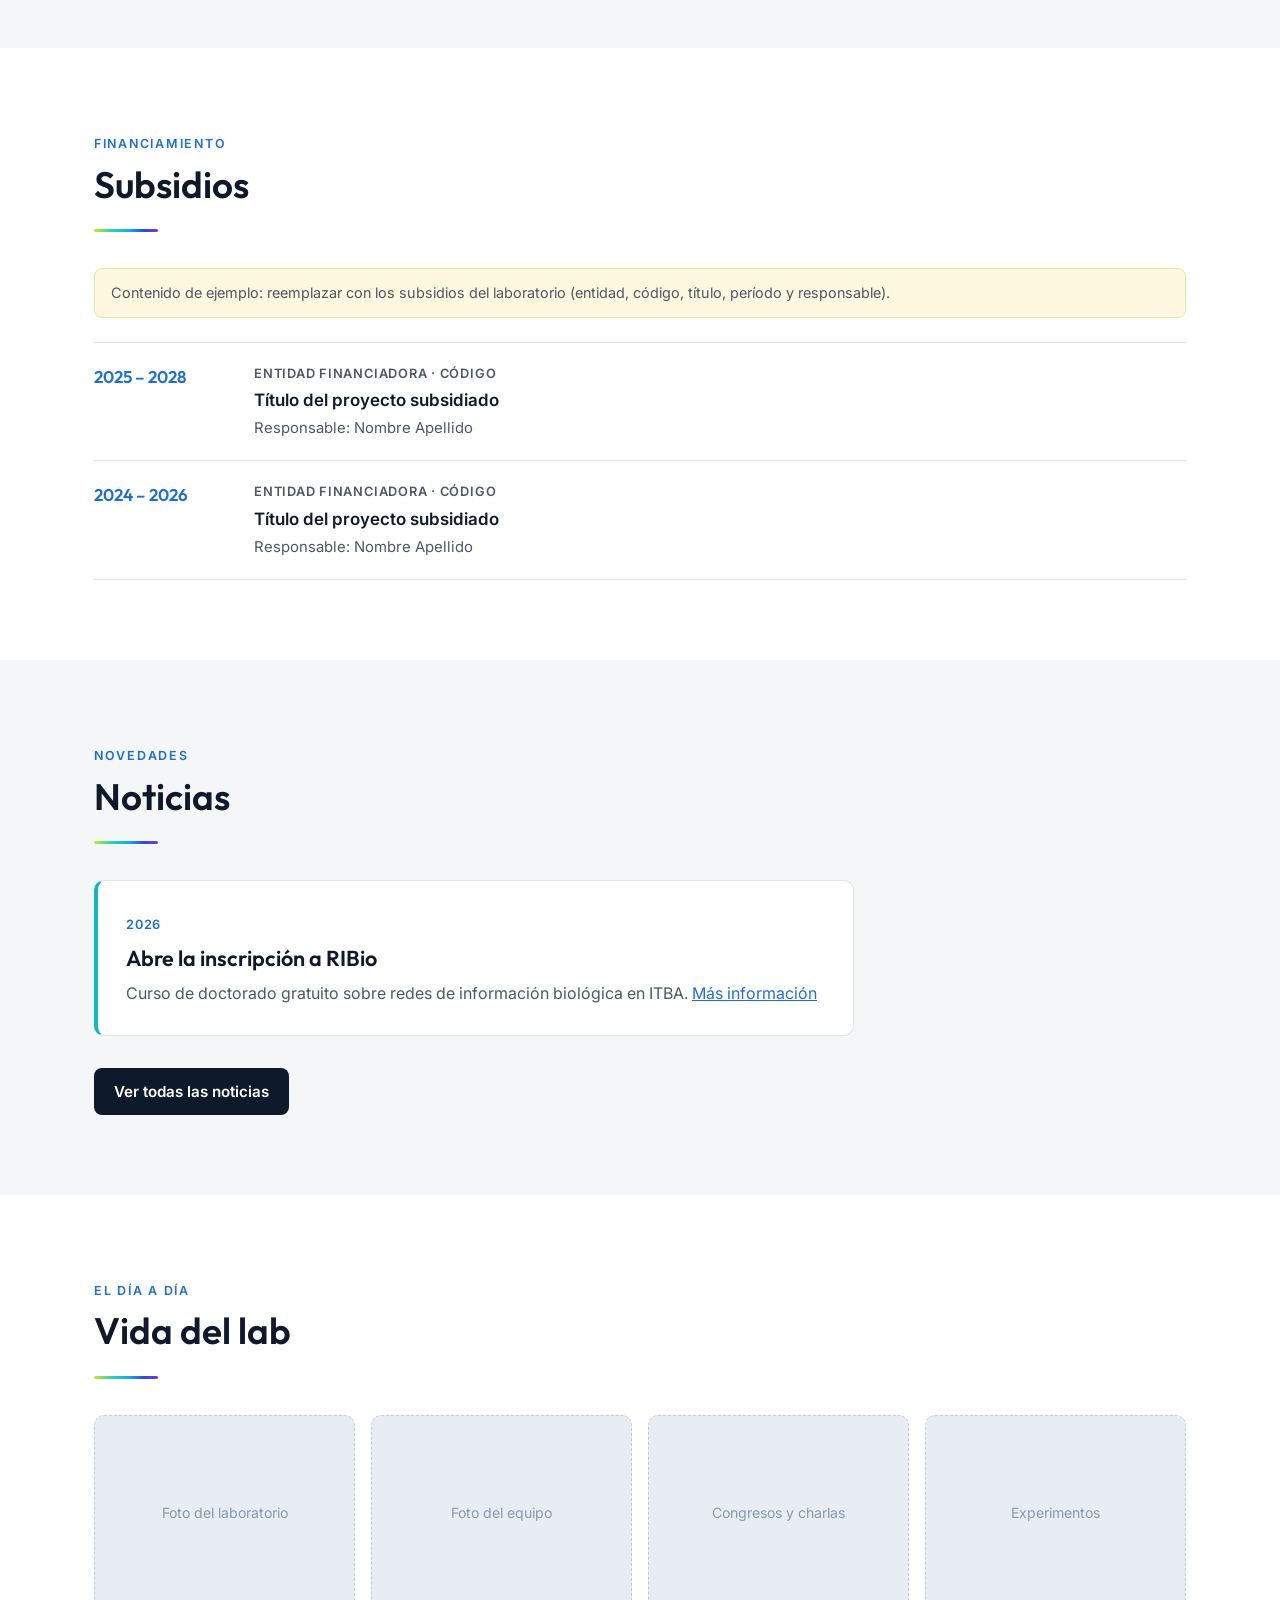
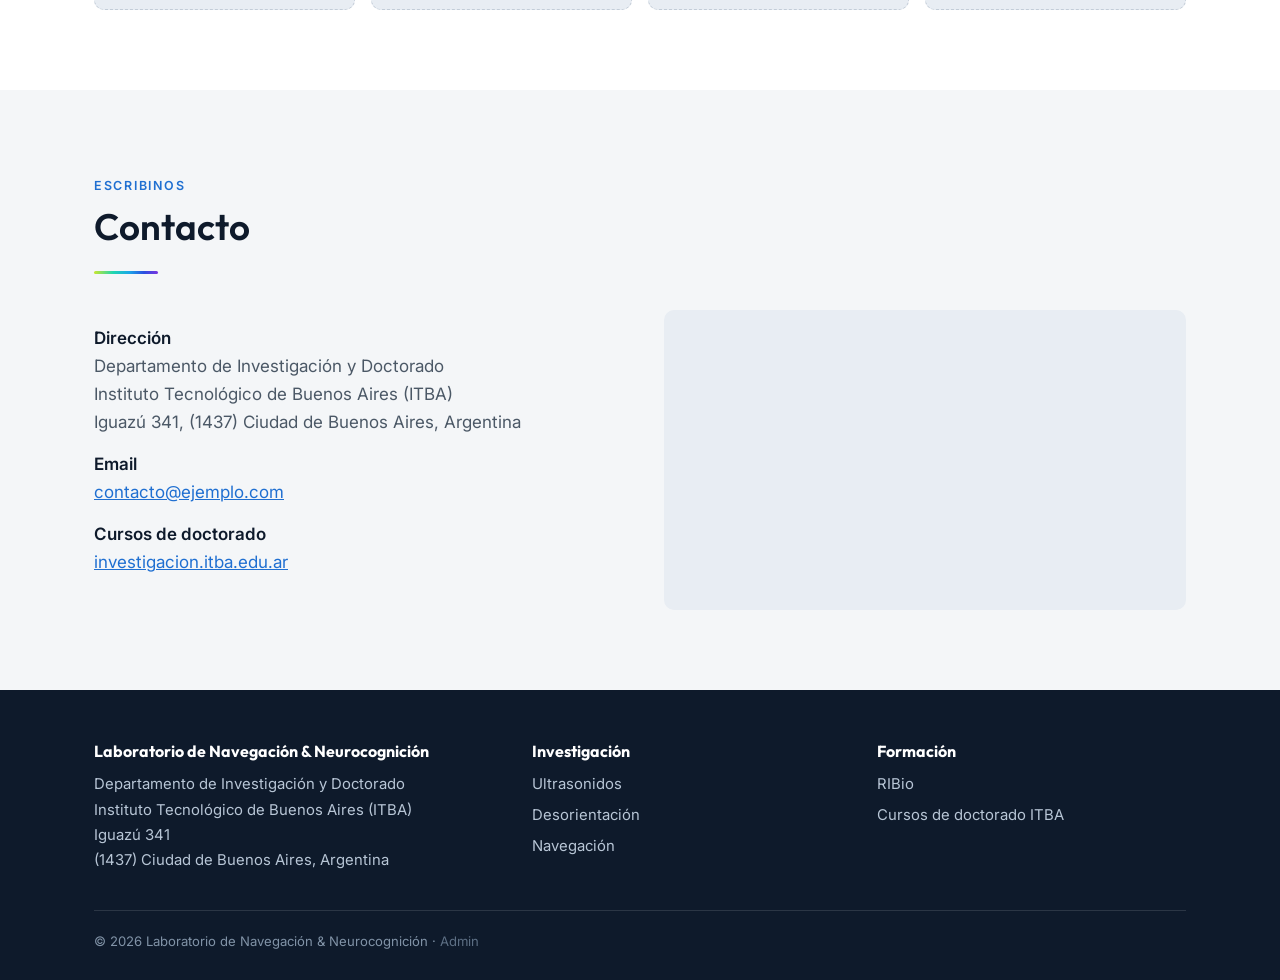
==== commit 9bb9cee2: "a" ====
--- a/index.html
+++ b/index.html
@@ -142,7 +142,7 @@
         <span class="eyebrow"><span lang="es">Investigación</span><span lang="en">Research</span></span>
         <h2><span lang="es">Líneas de investigación</span><span lang="en">Research lines</span></h2>
       </div>
-      <div class="lines">
+      <div class="lines" data-render="lineas-destacadas">
         <a class="line-card" href="linea-ultrasonidos.html">
           <div class="thumb"><img src="assets/img/linea-ultrasonidos.jpg" alt="Rata emitiendo vocalizaciones ultrasónicas captadas por un micrófono ultrasónico" loading="lazy"></div>
           <div class="body">
@@ -177,6 +177,7 @@
           </div>
         </a>
       </div>
+      <div class="section-more" data-render="lineas-mas"></div>
     </div>
   </section>
 
@@ -301,7 +302,7 @@
         <span class="eyebrow"><span lang="es">Novedades</span><span lang="en">Updates</span></span>
         <h2><span lang="es">Noticias</span><span lang="en">News</span></h2>
       </div>
-      <div class="news" data-render="noticias">
+      <div class="news featured" data-render="noticias" data-limite="1">
         <article class="news-item">
           <time datetime="2026">2026</time>
           <h3><span lang="es">Abre la inscripción a RIBio</span><span lang="en">RIBio enrollment is open</span></h3>
@@ -316,6 +317,7 @@
           <p><span lang="es">Breve descripción de la novedad.</span><span lang="en">Short description of the update.</span></p>
         </article>
       </div>
+      <div class="section-more" data-render="noticias-mas"><a class="btn" href="noticias.html"><span lang="es">Ver todas las noticias</span><span lang="en">See all news</span></a></div>
     </div>
   </section>
 
@@ -343,7 +345,7 @@
         <h2><span lang="es">Contacto</span><span lang="en">Contact</span></h2>
       </div>
       <div class="contact">
-        <dl>
+        <dl data-render="contacto">
           <dt><span lang="es">Dirección</span><span lang="en">Address</span></dt>
           <dd>
             <span lang="es">Departamento de Investigación y Doctorado</span><span lang="en">Research and Doctorate Department</span><br>
@@ -355,7 +357,7 @@
           <dt><span lang="es">Cursos de doctorado</span><span lang="en">Doctoral courses</span></dt>
           <dd><a href="https://investigacion.itba.edu.ar/cursos-de-doctorado/" target="_blank" rel="noopener">investigacion.itba.edu.ar</a></dd>
         </dl>
-        <iframe class="map" title="Mapa: Iguazú 341, Buenos Aires" loading="lazy"
+        <iframe class="map" data-render="mapa" title="Mapa: Iguazú 341, Buenos Aires" loading="lazy"
                 src="https://www.google.com/maps?q=Igua%C3%BAz%C3%BA+341,+Buenos+Aires,+Argentina&output=embed"></iframe>
       </div>
     </div>
@@ -368,7 +370,7 @@
     <div class="footer-grid">
       <div>
         <h4><span lang="es">Laboratorio de Navegación &amp; Neurocognición</span><span lang="en">Navigation &amp; Neurocognition Laboratory</span></h4>
-        <address>
+        <address data-render="direccion">
           <span lang="es">Departamento de Investigación y Doctorado</span><span lang="en">Research and Doctorate Department</span><br>
           <span lang="es">Instituto Tecnológico de Buenos Aires (ITBA)</span><span lang="en">Buenos Aires Institute of Technology (ITBA)</span><br>
           Iguazú 341<br>
@@ -378,7 +380,7 @@
       </div>
       <div>
         <h4><span lang="es">Investigación</span><span lang="en">Research</span></h4>
-        <ul>
+        <ul data-render="lineas-footer">
           <li><a href="linea-ultrasonidos.html"><span lang="es">Vocalizaciones ultrasónicas</span><span lang="en">Ultrasonic vocalizations</span></a></li>
           <li><a href="linea-desorientacion.html"><span lang="es">Desorientación espacial</span><span lang="en">Spatial disorientation</span></a></li>
           <li><a href="linea-navegacion.html"><span lang="es">Ecología del movimiento</span><span lang="en">Movement ecology</span></a></li>
@@ -388,7 +390,7 @@
         <h4><span lang="es">Formación</span><span lang="en">Training</span></h4>
         <ul>
           <li><a href="ribio.html">RIBio</a></li>
-          <li><a href="https://investigacion.itba.edu.ar/cursos-de-doctorado/" target="_blank" rel="noopener"><span lang="es">Cursos de doctorado ITBA</span><span lang="en">ITBA doctoral courses</span></a></li>
+          <li><a data-render="cursos-link" href="https://investigacion.itba.edu.ar/cursos-de-doctorado/" target="_blank" rel="noopener"><span lang="es">Cursos de doctorado ITBA</span><span lang="en">ITBA doctoral courses</span></a></li>
         </ul>
       </div>
     </div>
--- a/assets/css/styles.css
+++ b/assets/css/styles.css
@@ -69,6 +69,15 @@
   padding: 8px 10px; border-radius: 6px;
 }
 .nav a:hover, .nav a.active { color: var(--accent); }
+@media (min-width: 1241px) {
+  .nav a { position: relative; }
+  .nav a::after {
+    content: ""; position: absolute; left: 10px; right: 10px; bottom: 2px; height: 2px;
+    background: var(--grad); border-radius: 2px;
+    transform: scaleX(0); transform-origin: left; transition: transform .25s ease;
+  }
+  .nav a:hover::after, .nav a.active::after { transform: scaleX(1); }
+}
 
 .lang-toggle {
   margin-left: 8px;
@@ -254,6 +263,16 @@
 .gallery .photo { margin: 0; }
 .gallery .photo img { width: 100%; aspect-ratio: 4 / 3; object-fit: cover; border-radius: var(--radius); }
 .gallery .photo figcaption { font-size: .85rem; color: var(--ink-soft); margin-top: 6px; }
+.section-more { margin-top: 32px; }
+.section-more:empty { display: none; }
+.news.featured { grid-template-columns: 1fr; max-width: 760px; }
+.news.featured .news-item { padding: 28px; border-left: 4px solid var(--accent-2); }
+.news.featured .news-item h3 { font-size: 1.35rem; }
+.news.featured .news-item p { font-size: 1rem; }
+.news-all { grid-template-columns: 1fr; max-width: 820px; }
+.line-card .thumb:empty { background: var(--grad); opacity: .85; }
+.is-target { outline: 3px solid var(--accent-2); outline-offset: 6px; border-radius: var(--radius); animation: target-pulse 2.4s ease-out 1; }
+@keyframes target-pulse { 0% { outline-color: var(--violet); } 100% { outline-color: var(--accent-2); } }
 .preview-bar {
   position: sticky; top: 0; z-index: 60; background: #fff3c4; color: #5a4600;
   text-align: center; font-size: .88rem; padding: 8px 16px; border-bottom: 1px solid #f1e0a6;
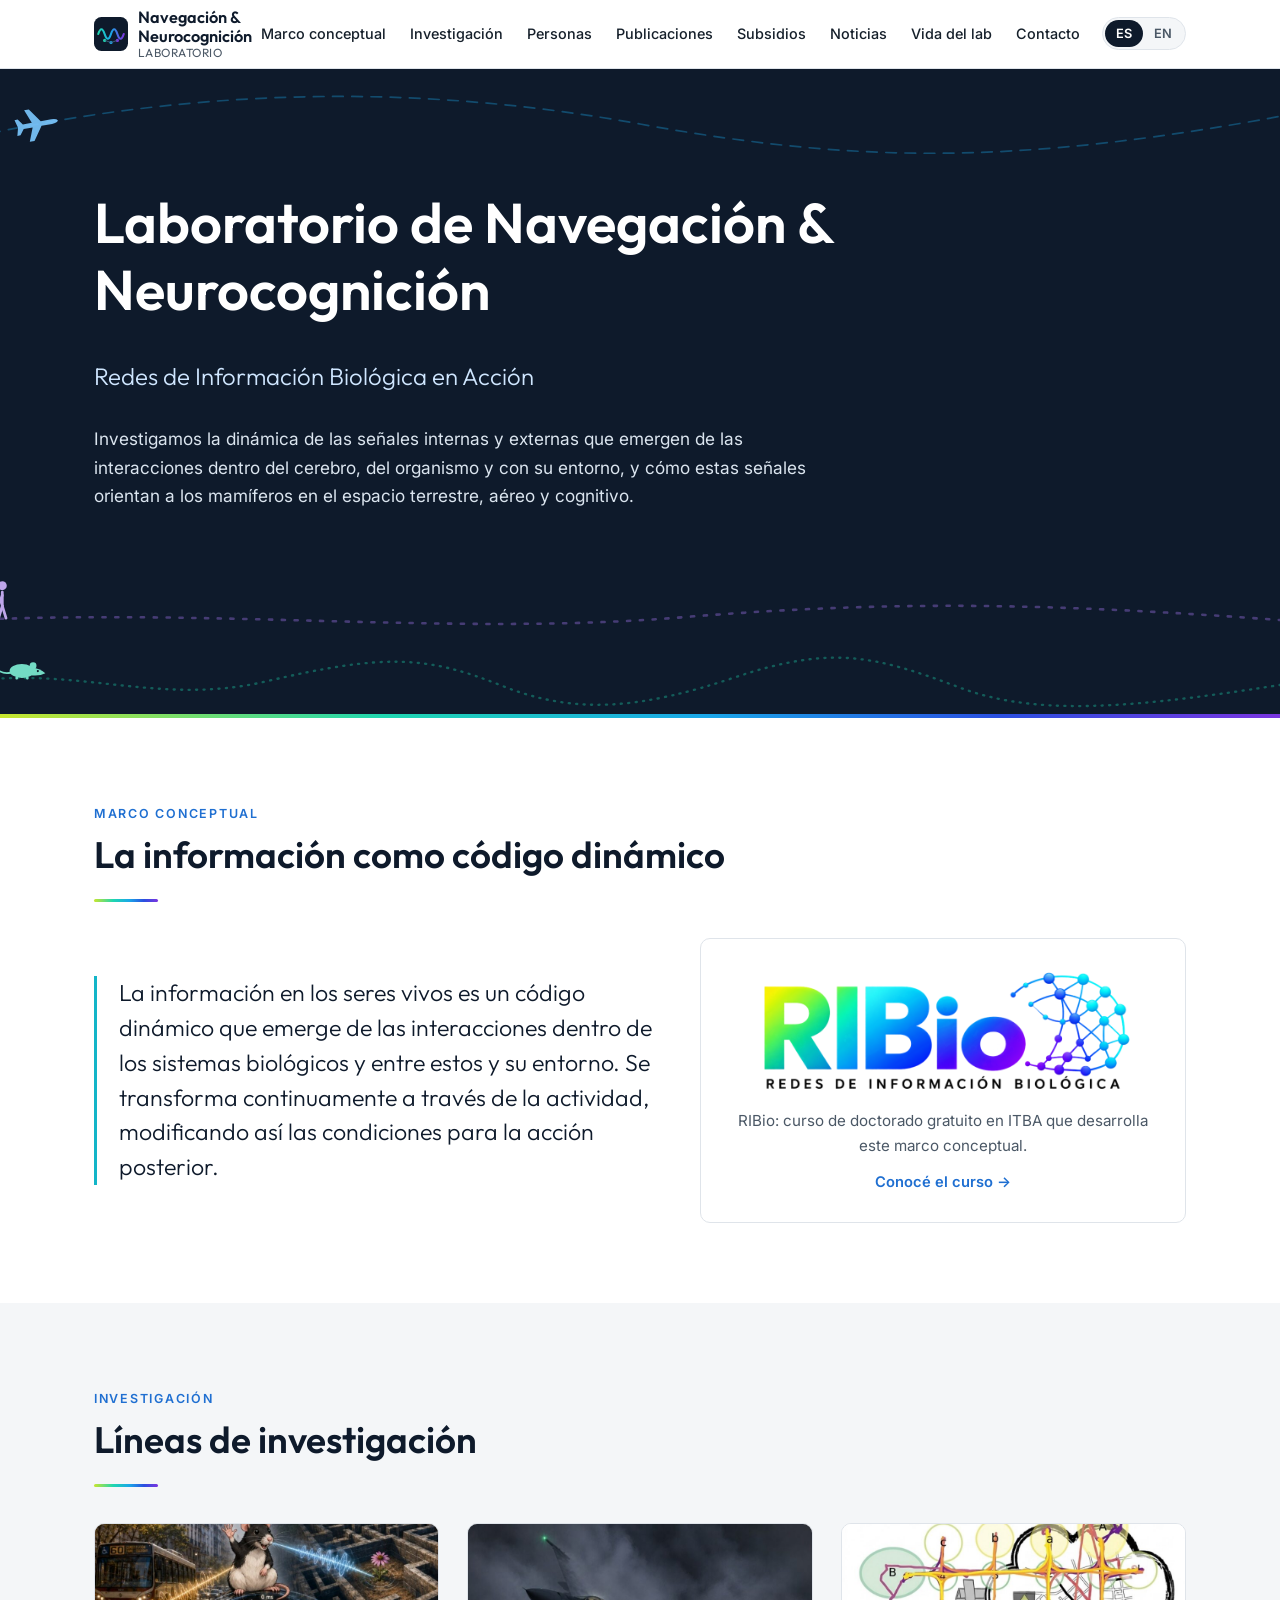
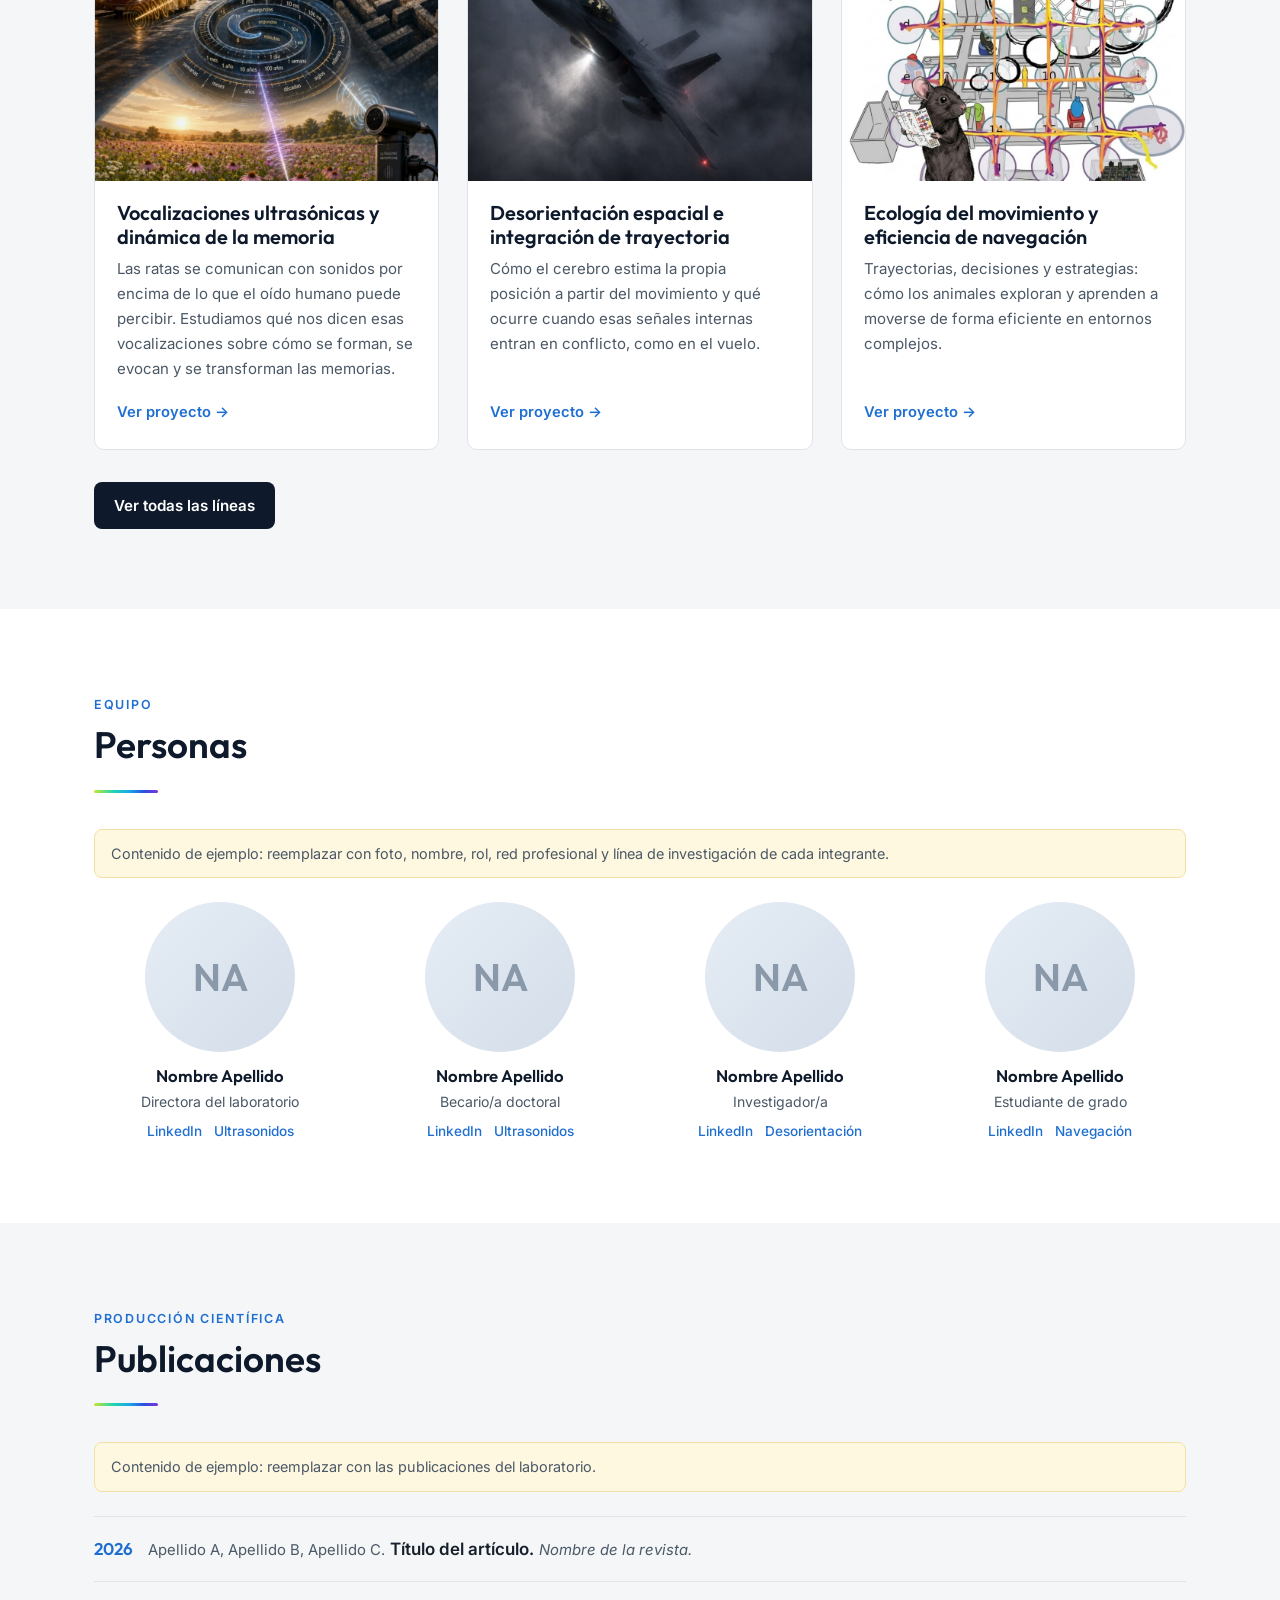
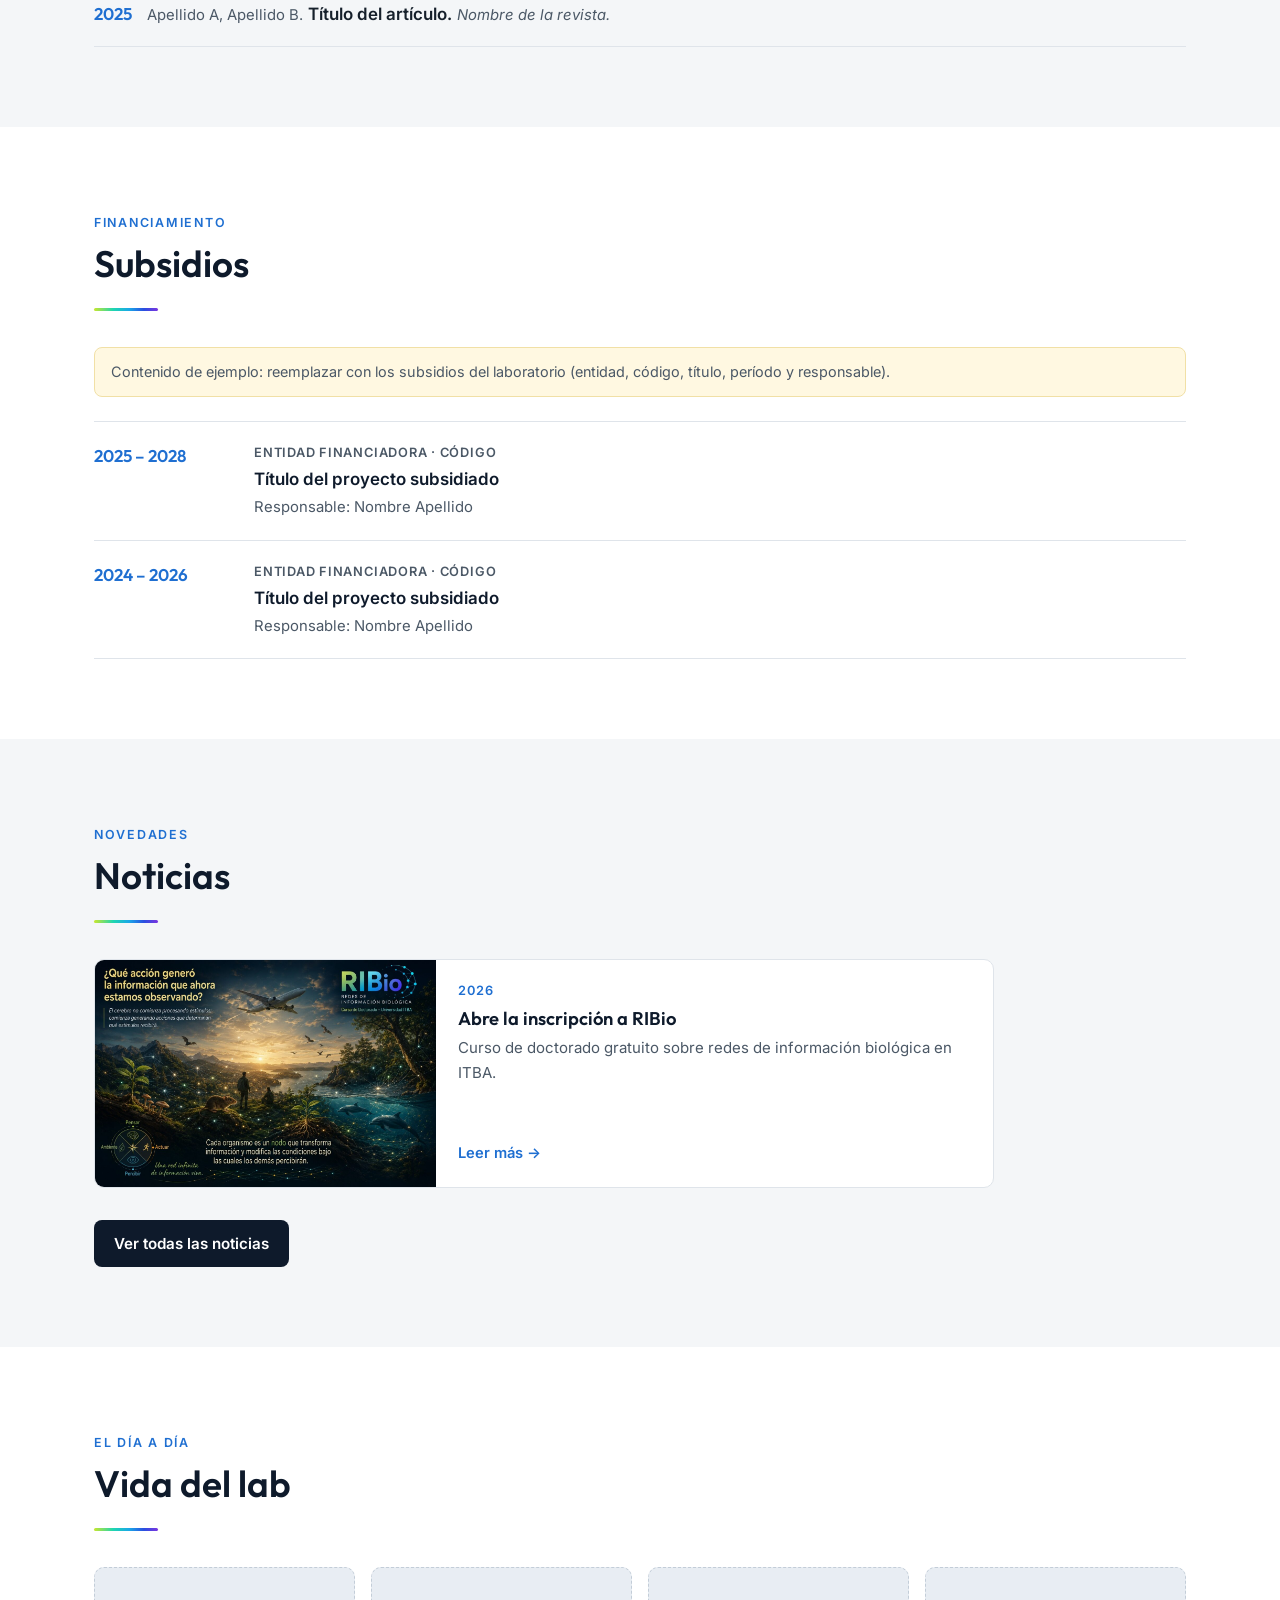
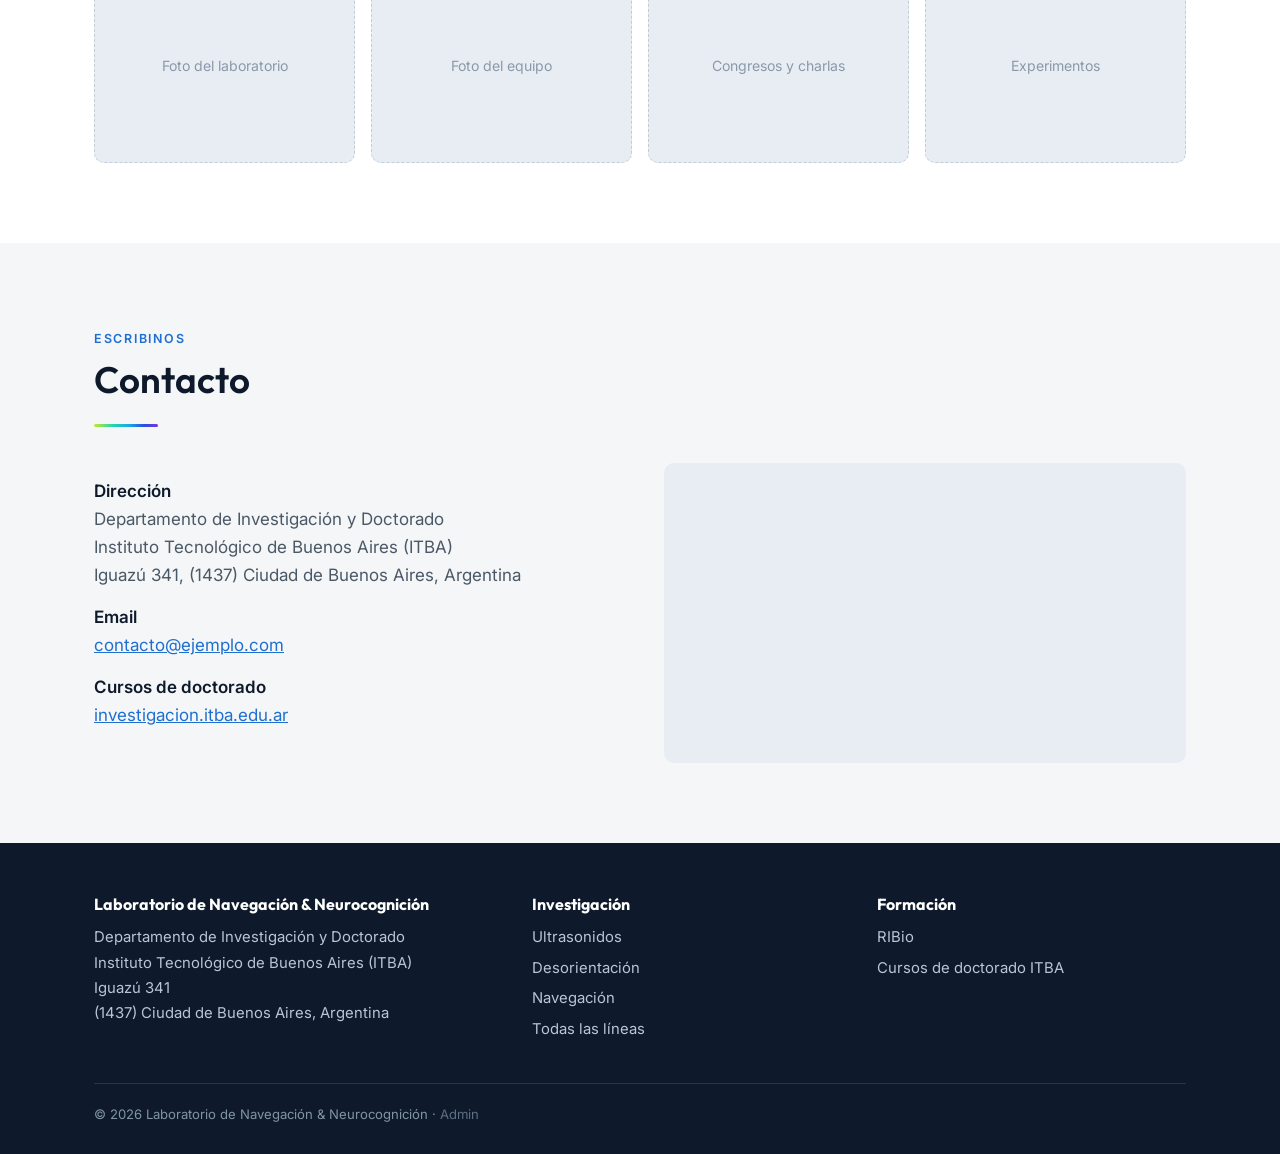
==== commit 1e5e62df: "b" ====
--- a/index.html
+++ b/index.html
@@ -143,7 +143,7 @@
         <h2><span lang="es">Líneas de investigación</span><span lang="en">Research lines</span></h2>
       </div>
       <div class="lines" data-render="lineas-destacadas">
-        <a class="line-card" href="linea-ultrasonidos.html">
+        <a class="line-card" href="linea.html?id=ultrasonidos">
           <div class="thumb"><img src="assets/img/linea-ultrasonidos.jpg" alt="Rata emitiendo vocalizaciones ultrasónicas captadas por un micrófono ultrasónico" loading="lazy"></div>
           <div class="body">
             <h3><span lang="es">Vocalizaciones ultrasónicas y dinámica de la memoria</span><span lang="en">Ultrasonic Vocalizations and Memory Dynamics</span></h3>
@@ -154,7 +154,7 @@
             <span class="more"><span lang="es">Ver proyecto →</span><span lang="en">View project →</span></span>
           </div>
         </a>
-        <a class="line-card" href="linea-desorientacion.html">
+        <a class="line-card" href="linea.html?id=desorientacion">
           <div class="thumb"><img src="assets/img/linea-desorientacion.jpg" alt="Avión de combate atravesando nubes" loading="lazy"></div>
           <div class="body">
             <h3><span lang="es">Desorientación espacial e integración de trayectoria</span><span lang="en">Spatial Disorientation and Path Integration</span></h3>
@@ -165,7 +165,7 @@
             <span class="more"><span lang="es">Ver proyecto →</span><span lang="en">View project →</span></span>
           </div>
         </a>
-        <a class="line-card" href="linea-navegacion.html">
+        <a class="line-card" href="linea.html?id=navegacion">
           <div class="thumb"><img src="assets/img/linea-navegacion.jpg" alt="Rata con un mapa sobre un laberinto con trayectorias registradas" loading="lazy"></div>
           <div class="body">
             <h3><span lang="es">Ecología del movimiento y eficiencia de navegación</span><span lang="en">Movement Ecology and Navigation Efficiency</span></h3>
@@ -200,7 +200,7 @@
           <div class="role"><span lang="es">Directora del laboratorio</span><span lang="en">Lab Director</span></div>
           <div class="links">
             <a href="#" target="_blank" rel="noopener">LinkedIn</a>
-            <a href="linea-ultrasonidos.html"><span lang="es">Ultrasonidos</span><span lang="en">Ultrasonics</span></a>
+            <a href="linea.html?id=ultrasonidos"><span lang="es">Ultrasonidos</span><span lang="en">Ultrasonics</span></a>
           </div>
         </article>
         <article class="person">
@@ -209,7 +209,7 @@
           <div class="role"><span lang="es">Becario/a doctoral</span><span lang="en">PhD Student</span></div>
           <div class="links">
             <a href="#" target="_blank" rel="noopener">LinkedIn</a>
-            <a href="linea-ultrasonidos.html"><span lang="es">Ultrasonidos</span><span lang="en">Ultrasonics</span></a>
+            <a href="linea.html?id=ultrasonidos"><span lang="es">Ultrasonidos</span><span lang="en">Ultrasonics</span></a>
           </div>
         </article>
         <article class="person">
@@ -218,7 +218,7 @@
           <div class="role"><span lang="es">Investigador/a</span><span lang="en">Researcher</span></div>
           <div class="links">
             <a href="#" target="_blank" rel="noopener">LinkedIn</a>
-            <a href="linea-desorientacion.html"><span lang="es">Desorientación</span><span lang="en">Disorientation</span></a>
+            <a href="linea.html?id=desorientacion"><span lang="es">Desorientación</span><span lang="en">Disorientation</span></a>
           </div>
         </article>
         <article class="person">
@@ -227,7 +227,7 @@
           <div class="role"><span lang="es">Estudiante de grado</span><span lang="en">Undergraduate Student</span></div>
           <div class="links">
             <a href="#" target="_blank" rel="noopener">LinkedIn</a>
-            <a href="linea-navegacion.html"><span lang="es">Navegación</span><span lang="en">Navigation</span></a>
+            <a href="linea.html?id=navegacion"><span lang="es">Navegación</span><span lang="en">Navigation</span></a>
           </div>
         </article>
       </div>
@@ -302,7 +302,7 @@
         <span class="eyebrow"><span lang="es">Novedades</span><span lang="en">Updates</span></span>
         <h2><span lang="es">Noticias</span><span lang="en">News</span></h2>
       </div>
-      <div class="news featured" data-render="noticias" data-limite="1">
+      <div class="news" data-render="noticias-destacadas">
         <article class="news-item">
           <time datetime="2026">2026</time>
           <h3><span lang="es">Abre la inscripción a RIBio</span><span lang="en">RIBio enrollment is open</span></h3>
@@ -381,9 +381,9 @@
       <div>
         <h4><span lang="es">Investigación</span><span lang="en">Research</span></h4>
         <ul data-render="lineas-footer">
-          <li><a href="linea-ultrasonidos.html"><span lang="es">Vocalizaciones ultrasónicas</span><span lang="en">Ultrasonic vocalizations</span></a></li>
-          <li><a href="linea-desorientacion.html"><span lang="es">Desorientación espacial</span><span lang="en">Spatial disorientation</span></a></li>
-          <li><a href="linea-navegacion.html"><span lang="es">Ecología del movimiento</span><span lang="en">Movement ecology</span></a></li>
+          <li><a href="linea.html?id=ultrasonidos"><span lang="es">Vocalizaciones ultrasónicas</span><span lang="en">Ultrasonic vocalizations</span></a></li>
+          <li><a href="linea.html?id=desorientacion"><span lang="es">Desorientación espacial</span><span lang="en">Spatial disorientation</span></a></li>
+          <li><a href="linea.html?id=navegacion"><span lang="es">Ecología del movimiento</span><span lang="en">Movement ecology</span></a></li>
         </ul>
       </div>
       <div>
--- a/assets/css/styles.css
+++ b/assets/css/styles.css
@@ -265,11 +265,43 @@
 .gallery .photo figcaption { font-size: .85rem; color: var(--ink-soft); margin-top: 6px; }
 .section-more { margin-top: 32px; }
 .section-more:empty { display: none; }
-.news.featured { grid-template-columns: 1fr; max-width: 760px; }
-.news.featured .news-item { padding: 28px; border-left: 4px solid var(--accent-2); }
-.news.featured .news-item h3 { font-size: 1.35rem; }
-.news.featured .news-item p { font-size: 1rem; }
-.news-all { grid-template-columns: 1fr; max-width: 820px; }
+/* Tarjetas de noticias (portada y página de noticias) */
+.news-card {
+  display: flex; flex-direction: column; text-decoration: none; color: var(--ink);
+  background: #fff; border: 1px solid var(--line); border-radius: var(--radius); overflow: hidden;
+  transition: box-shadow .2s, transform .2s;
+}
+.news-card:hover { box-shadow: 0 10px 30px rgba(14, 26, 43, .12); transform: translateY(-3px); }
+.news-card .thumb { aspect-ratio: 16 / 9; overflow: hidden; background: var(--bg-soft); }
+.news-card .thumb img { width: 100%; height: 100%; object-fit: cover; }
+.news-card .body { padding: 20px 22px 22px; display: flex; flex-direction: column; flex: 1; }
+.news-card time { font-size: .8rem; font-weight: 600; letter-spacing: .06em; text-transform: uppercase; color: var(--accent); }
+.news-card h3 { font-size: 1.15rem; margin: .35em 0; }
+.news-card p { font-size: .94rem; color: var(--ink-soft); margin: 0 0 8px; flex: 1; }
+.news > .news-card:only-child { grid-column: 1 / -1; max-width: 900px; }
+.news-all { grid-template-columns: 1fr; max-width: 900px; }
+@media (min-width: 700px) {
+  .news > .news-card:only-child, .news-all .news-card { flex-direction: row; }
+  .news > .news-card:only-child .thumb, .news-all .news-card .thumb { aspect-ratio: auto; flex: 0 0 38%; min-height: 200px; }
+}
+
+/* Páginas de cada noticia y cada línea (contenido armado con bloques desde el panel) */
+.article { max-width: 780px; }
+.article h2 { margin-top: 1.5em; }
+.article h2:first-child, .article .art-cover + h2 { margin-top: 0; }
+.article h3 { margin-top: 1.3em; }
+.article ul { padding-left: 1.2em; }
+.article li { margin-bottom: .35em; }
+.art-cover { width: 100%; max-height: 440px; object-fit: cover; border-radius: var(--radius); margin-bottom: 32px; }
+.art-fig { margin: 28px 0; }
+.art-fig img { width: 100%; border-radius: var(--radius); }
+.art-fig figcaption { font-size: .88rem; color: var(--ink-soft); margin-top: 10px; }
+.article .facts { margin: 28px 0; }
+.art-btn { display: inline-block; margin: 8px 10px 8px 0; }
+.art-btn + p:not(.art-btn) { margin-top: 1em; }
+.art-back { margin-top: 40px; font-weight: 600; }
+.art-back a { text-decoration: none; }
+.page-hero .hero-date { display: block; font-size: .85rem; font-weight: 600; letter-spacing: .06em; text-transform: uppercase; color: #9fd8ff; margin-bottom: 8px; }
 .line-card .thumb:empty { background: var(--grad); opacity: .85; }
 .is-target { outline: 3px solid var(--accent-2); outline-offset: 6px; border-radius: var(--radius); animation: target-pulse 2.4s ease-out 1; }
 @keyframes target-pulse { 0% { outline-color: var(--violet); } 100% { outline-color: var(--accent-2); } }
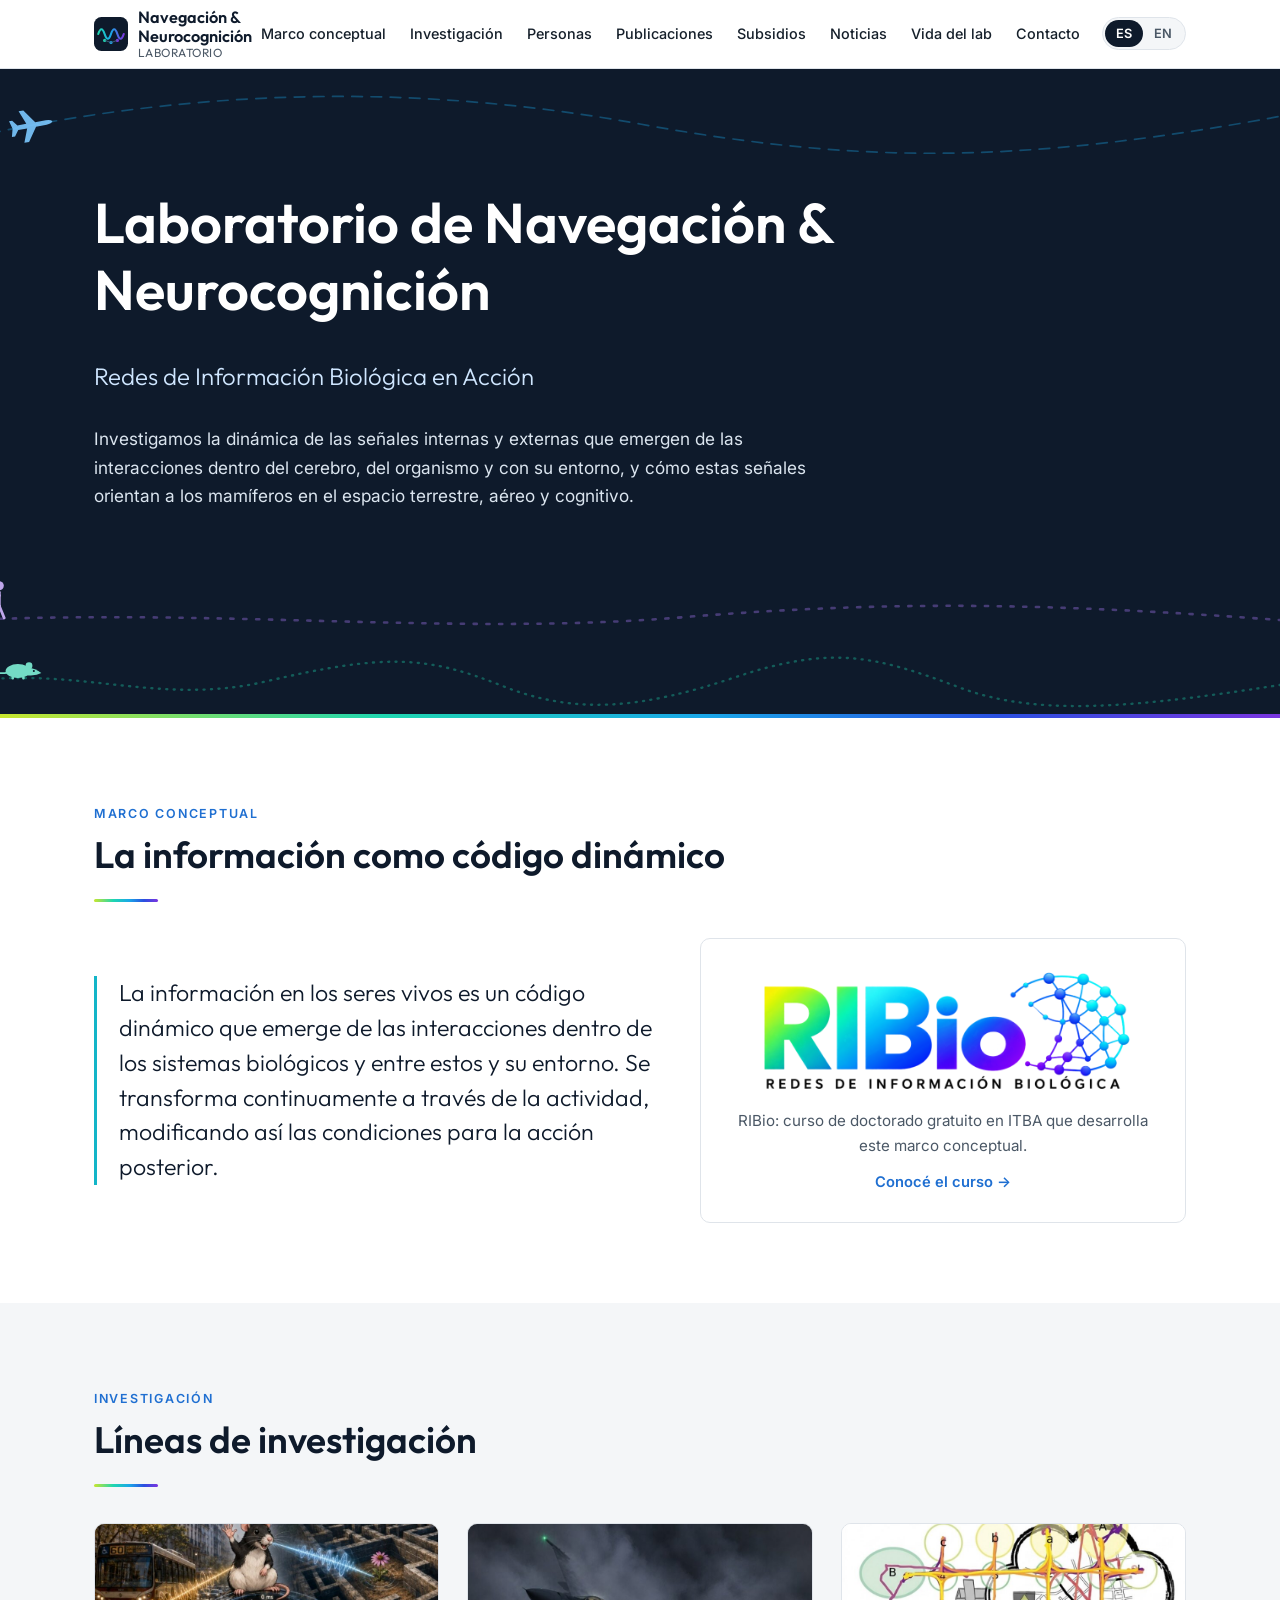
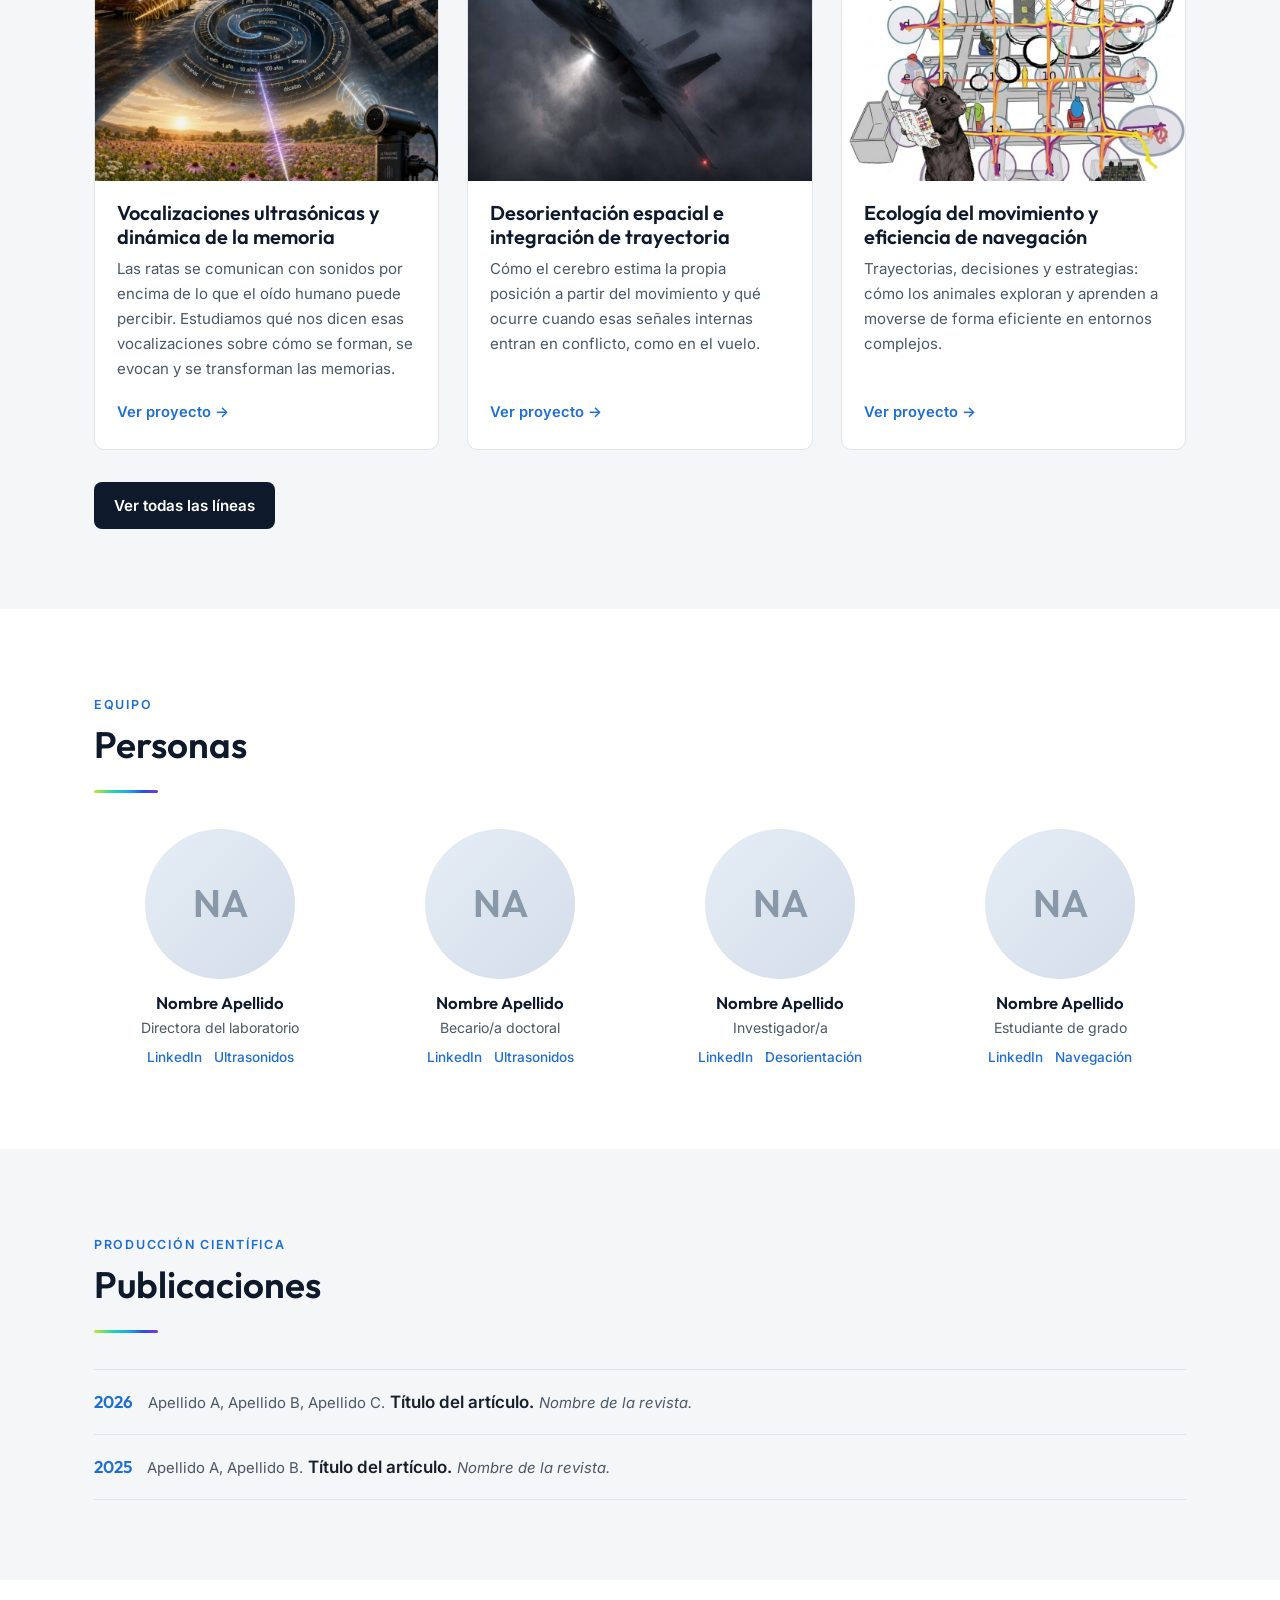
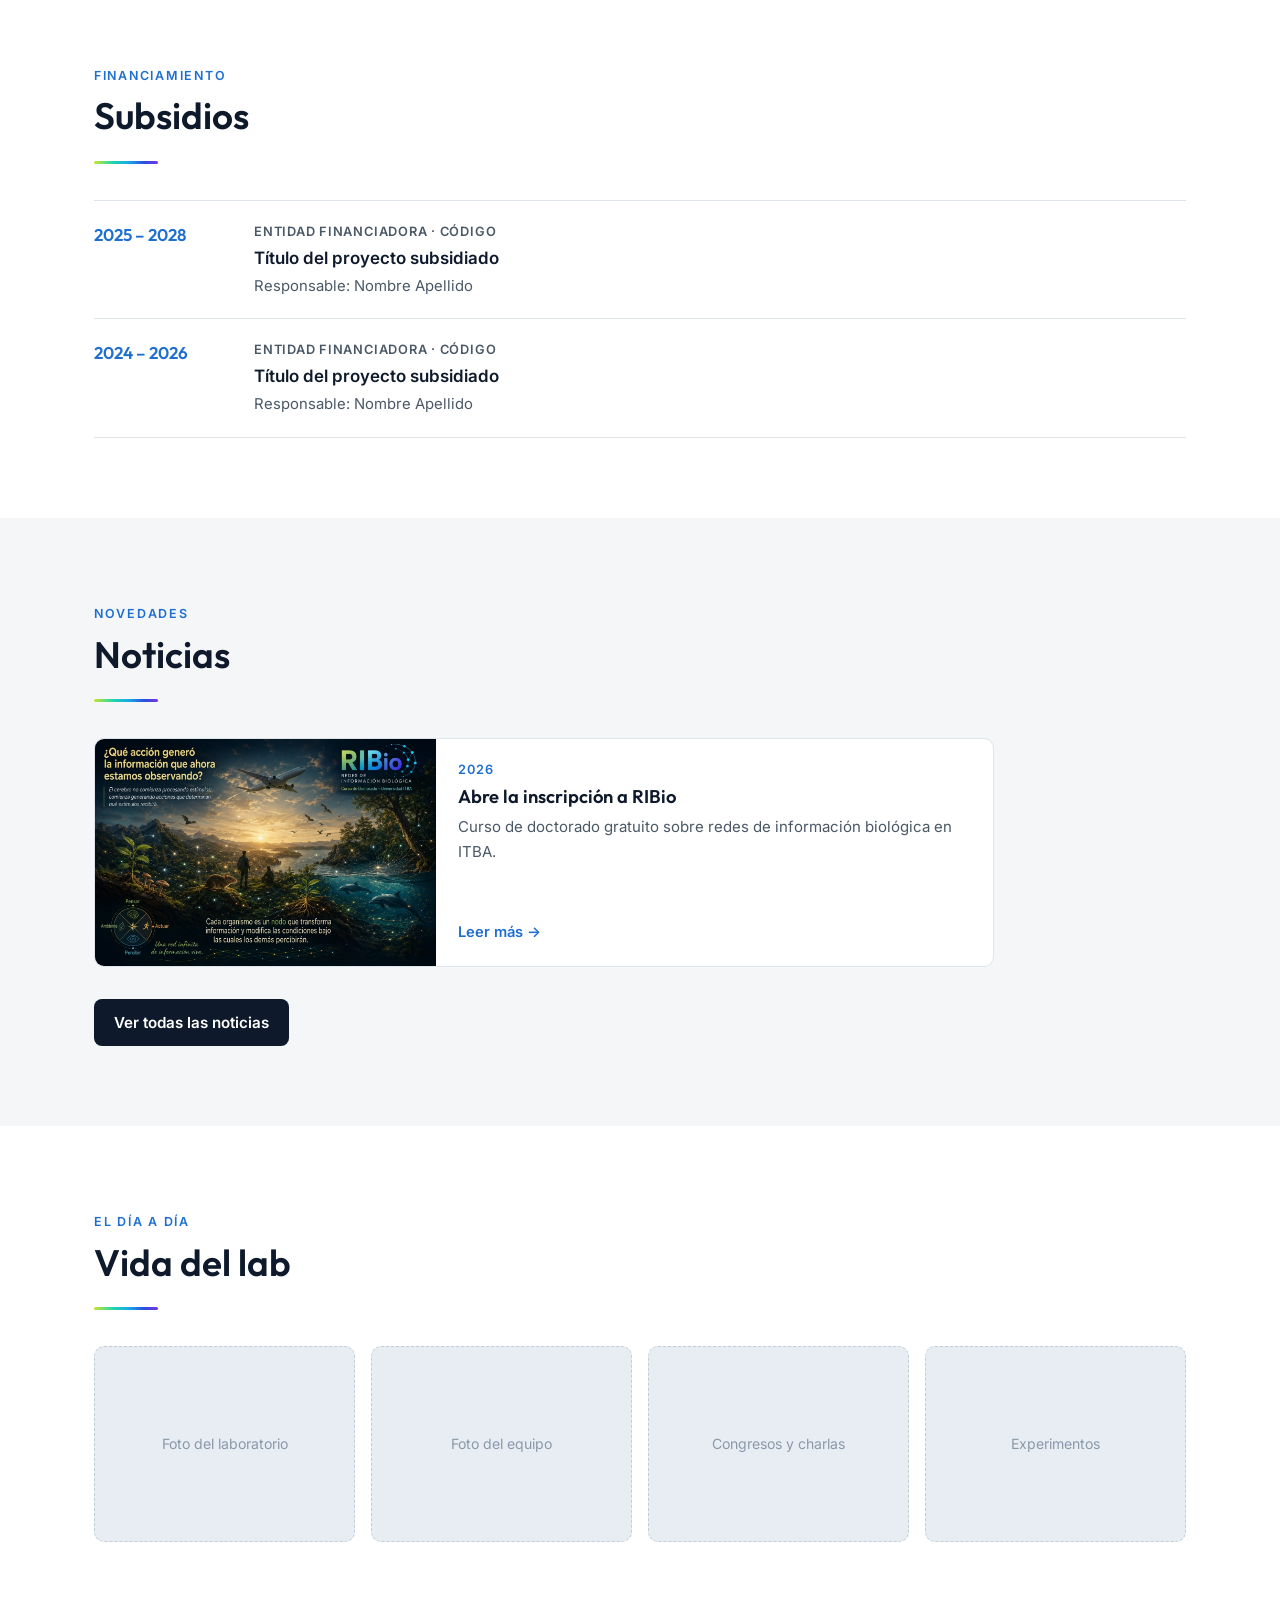
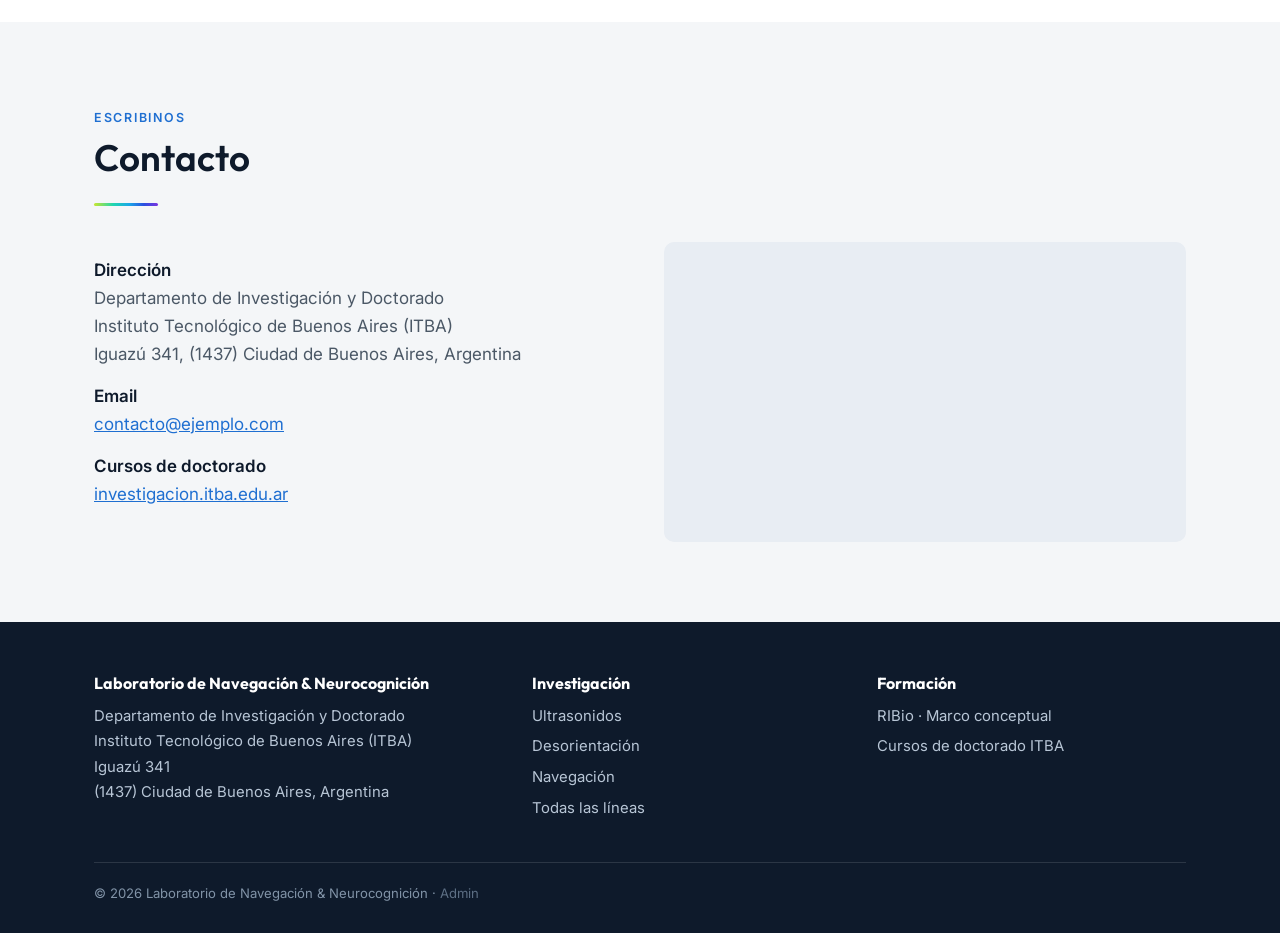
==== commit 18d9c167: "seguimos con cambios muy buenos" ====
--- a/index.html
+++ b/index.html
@@ -114,6 +114,7 @@
   <!-- ===== Marco conceptual ===== -->
   <section class="section" id="marco">
     <div class="container">
+      <div data-render="marcos-destacados">
       <div class="section-head">
         <span class="eyebrow"><span lang="es">Marco conceptual</span><span lang="en">Conceptual framework</span></span>
         <h2><span lang="es">La información como código dinámico</span><span lang="en">Information as a dynamic code</span></h2>
@@ -123,7 +124,7 @@
           <span lang="es">La información en los seres vivos es un código dinámico que emerge de las interacciones dentro de los sistemas biológicos y entre estos y su entorno. Se transforma continuamente a través de la actividad, modificando así las condiciones para la acción posterior.</span>
           <span lang="en">Information in living beings is a dynamic code that emerges from interactions within and between biological systems and their environment. It continuously transforms through activity, thereby modifying the conditions for subsequent action.</span>
         </blockquote>
-        <a class="ribio-card" href="ribio.html">
+        <a class="ribio-card" href="marco.html?id=ribio">
           <img src="assets/img/ribio-logo.png" alt="RIBio – Redes de Información Biológica">
           <p>
             <span lang="es">RIBio: curso de doctorado gratuito en ITBA que desarrolla este marco conceptual.</span>
@@ -132,6 +133,8 @@
           <span class="more"><span lang="es">Conocé el curso →</span><span lang="en">Learn about the course →</span></span>
         </a>
       </div>
+      </div>
+      <div class="section-more" data-render="marcos-mas"></div>
     </div>
   </section>
 
@@ -188,10 +191,6 @@
         <span class="eyebrow"><span lang="es">Equipo</span><span lang="en">Team</span></span>
         <h2><span lang="es">Personas</span><span lang="en">People</span></h2>
       </div>
-      <p class="placeholder-note" data-aviso>
-        <span lang="es">Contenido de ejemplo: reemplazar con foto, nombre, rol, red profesional y línea de investigación de cada integrante.</span>
-        <span lang="en">Sample content: replace with each member's photo, name, role, professional profile, and research line.</span>
-      </p>
       <!-- Para agregar a alguien: copiar un bloque <article class="person">, poner la foto en assets/img/personas/ y reemplazar el contenido del avatar por <img src="..." alt="..."> -->
       <div class="people" data-render="personas">
         <article class="person">
@@ -241,10 +240,6 @@
         <span class="eyebrow"><span lang="es">Producción científica</span><span lang="en">Scientific output</span></span>
         <h2><span lang="es">Publicaciones</span><span lang="en">Publications</span></h2>
       </div>
-      <p class="placeholder-note" data-aviso>
-        <span lang="es">Contenido de ejemplo: reemplazar con las publicaciones del laboratorio.</span>
-        <span lang="en">Sample content: replace with the lab's publications.</span>
-      </p>
       <ul class="pub-list" data-render="publicaciones">
         <li>
           <span class="pub-year">2026</span>
@@ -269,10 +264,6 @@
         <span class="eyebrow"><span lang="es">Financiamiento</span><span lang="en">Funding</span></span>
         <h2><span lang="es">Subsidios</span><span lang="en">Funding</span></h2>
       </div>
-      <p class="placeholder-note" data-aviso>
-        <span lang="es">Contenido de ejemplo: reemplazar con los subsidios del laboratorio (entidad, código, título, período y responsable).</span>
-        <span lang="en">Sample content: replace with the lab's grants (funder, code, title, period, and principal investigator).</span>
-      </p>
       <!-- Para agregar un subsidio: copiar un bloque <li> completo -->
       <ul class="grant-list" data-render="subsidios">
         <li>
@@ -307,8 +298,8 @@
           <time datetime="2026">2026</time>
           <h3><span lang="es">Abre la inscripción a RIBio</span><span lang="en">RIBio enrollment is open</span></h3>
           <p>
-            <span lang="es">Curso de doctorado gratuito sobre redes de información biológica en ITBA. <a href="ribio.html">Más información</a>.</span>
-            <span lang="en">Free doctoral course on biological information networks at ITBA. <a href="ribio.html">Learn more</a>.</span>
+            <span lang="es">Curso de doctorado gratuito sobre redes de información biológica en ITBA. <a href="marco.html?id=ribio">Más información</a>.</span>
+            <span lang="en">Free doctoral course on biological information networks at ITBA. <a href="marco.html?id=ribio">Learn more</a>.</span>
           </p>
         </article>
         <article class="news-item">
@@ -388,8 +379,10 @@
       </div>
       <div>
         <h4><span lang="es">Formación</span><span lang="en">Training</span></h4>
+        <ul data-render="marcos-footer">
+          <li><a href="marco.html?id=ribio">RIBio</a></li>
+        </ul>
         <ul>
-          <li><a href="ribio.html">RIBio</a></li>
           <li><a data-render="cursos-link" href="https://investigacion.itba.edu.ar/cursos-de-doctorado/" target="_blank" rel="noopener"><span lang="es">Cursos de doctorado ITBA</span><span lang="en">ITBA doctoral courses</span></a></li>
         </ul>
       </div>
--- a/assets/css/styles.css
+++ b/assets/css/styles.css
@@ -301,6 +301,17 @@
 .art-btn + p:not(.art-btn) { margin-top: 1em; }
 .art-back { margin-top: 40px; font-weight: 600; }
 .art-back a { text-decoration: none; }
+.article-wide { max-width: none; }
+.article-wide > p, .article-wide > h2, .article-wide > h3, .article-wide > ul, .article-wide > .art-fig { max-width: 780px; }
+.article .topic:first-child { padding-top: 0; }
+.topic.no-img { grid-template-columns: 1fr; max-width: 780px; }
+.article .question { font-family: var(--font-head); font-size: 1.15rem; font-weight: 400; color: var(--accent); }
+.art-quote {
+  margin: 0; font-family: var(--font-head); font-size: clamp(1.2rem, 2.1vw, 1.45rem); font-weight: 300;
+  line-height: 1.5; color: var(--navy); border-left: 3px solid var(--accent-2); padding-left: 22px; max-width: 780px;
+}
+.marco + .marco { margin-top: 64px; }
+.marco-card .thumb img { object-fit: contain; padding: 18px; background: #fff; }
 .page-hero .hero-date { display: block; font-size: .85rem; font-weight: 600; letter-spacing: .06em; text-transform: uppercase; color: #9fd8ff; margin-bottom: 8px; }
 .line-card .thumb:empty { background: var(--grad); opacity: .85; }
 .is-target { outline: 3px solid var(--accent-2); outline-offset: 6px; border-radius: var(--radius); animation: target-pulse 2.4s ease-out 1; }
@@ -311,6 +322,8 @@
 }
 .preview-bar a { color: #5a4600; font-weight: 600; }
 .preview-bar + .site-header { top: 37px; }
+.demo-bar { position: static; }
+.demo-bar + .site-header { top: 0; }
 .site-footer .admin-link { color: #5d6f84; }
 
 /* ---------- Páginas internas ---------- */
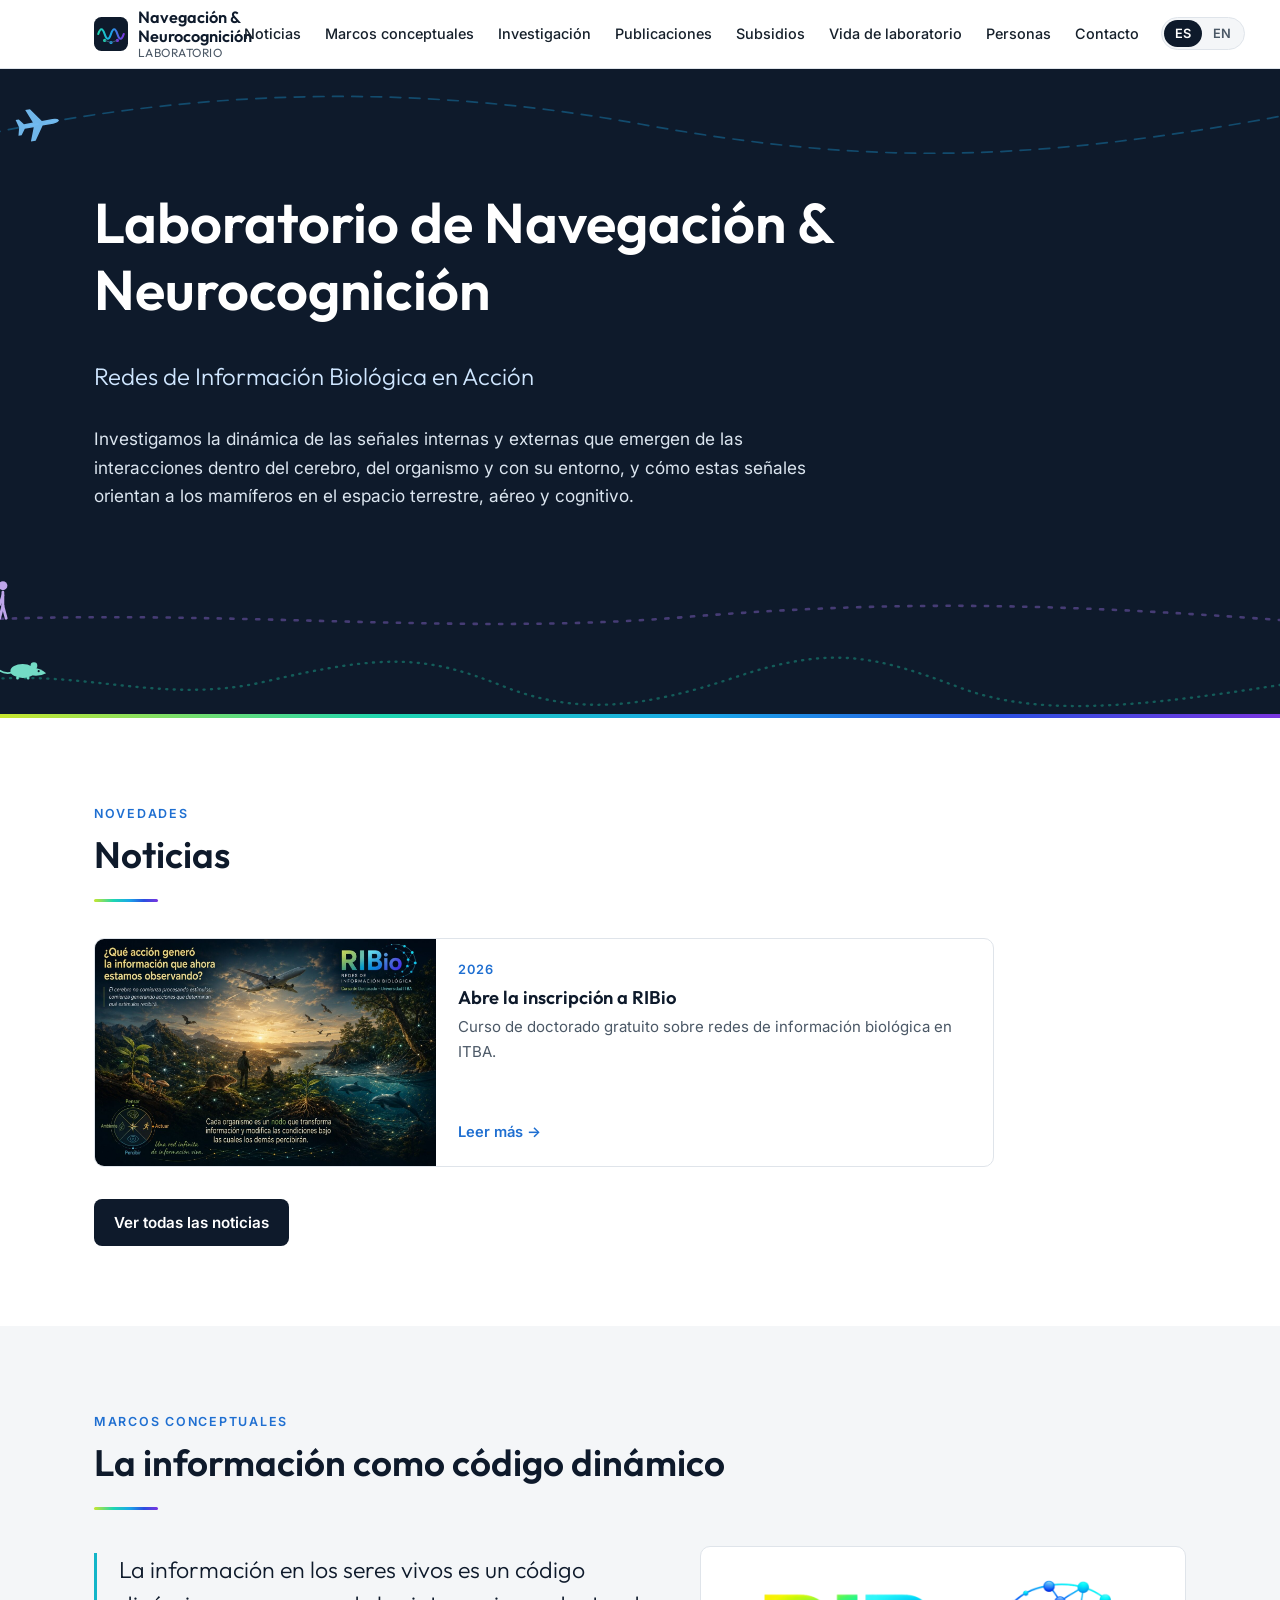
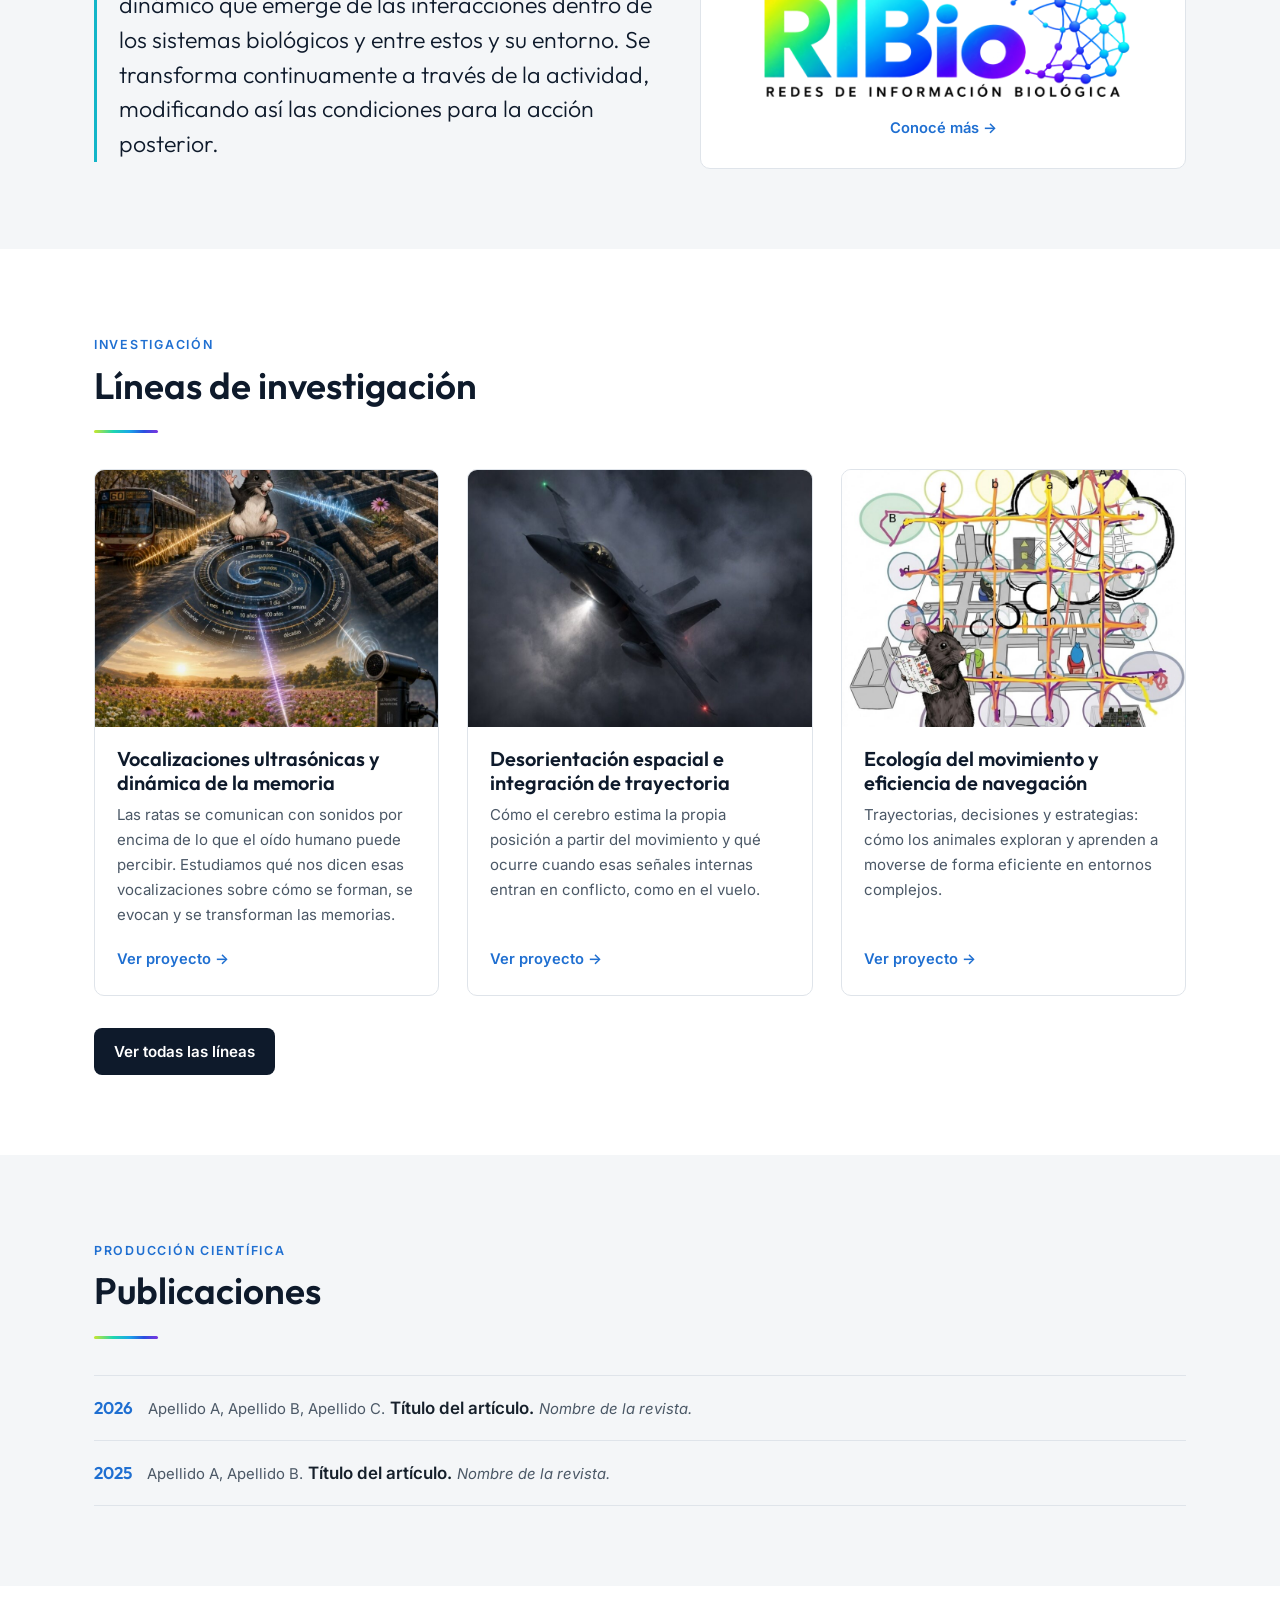
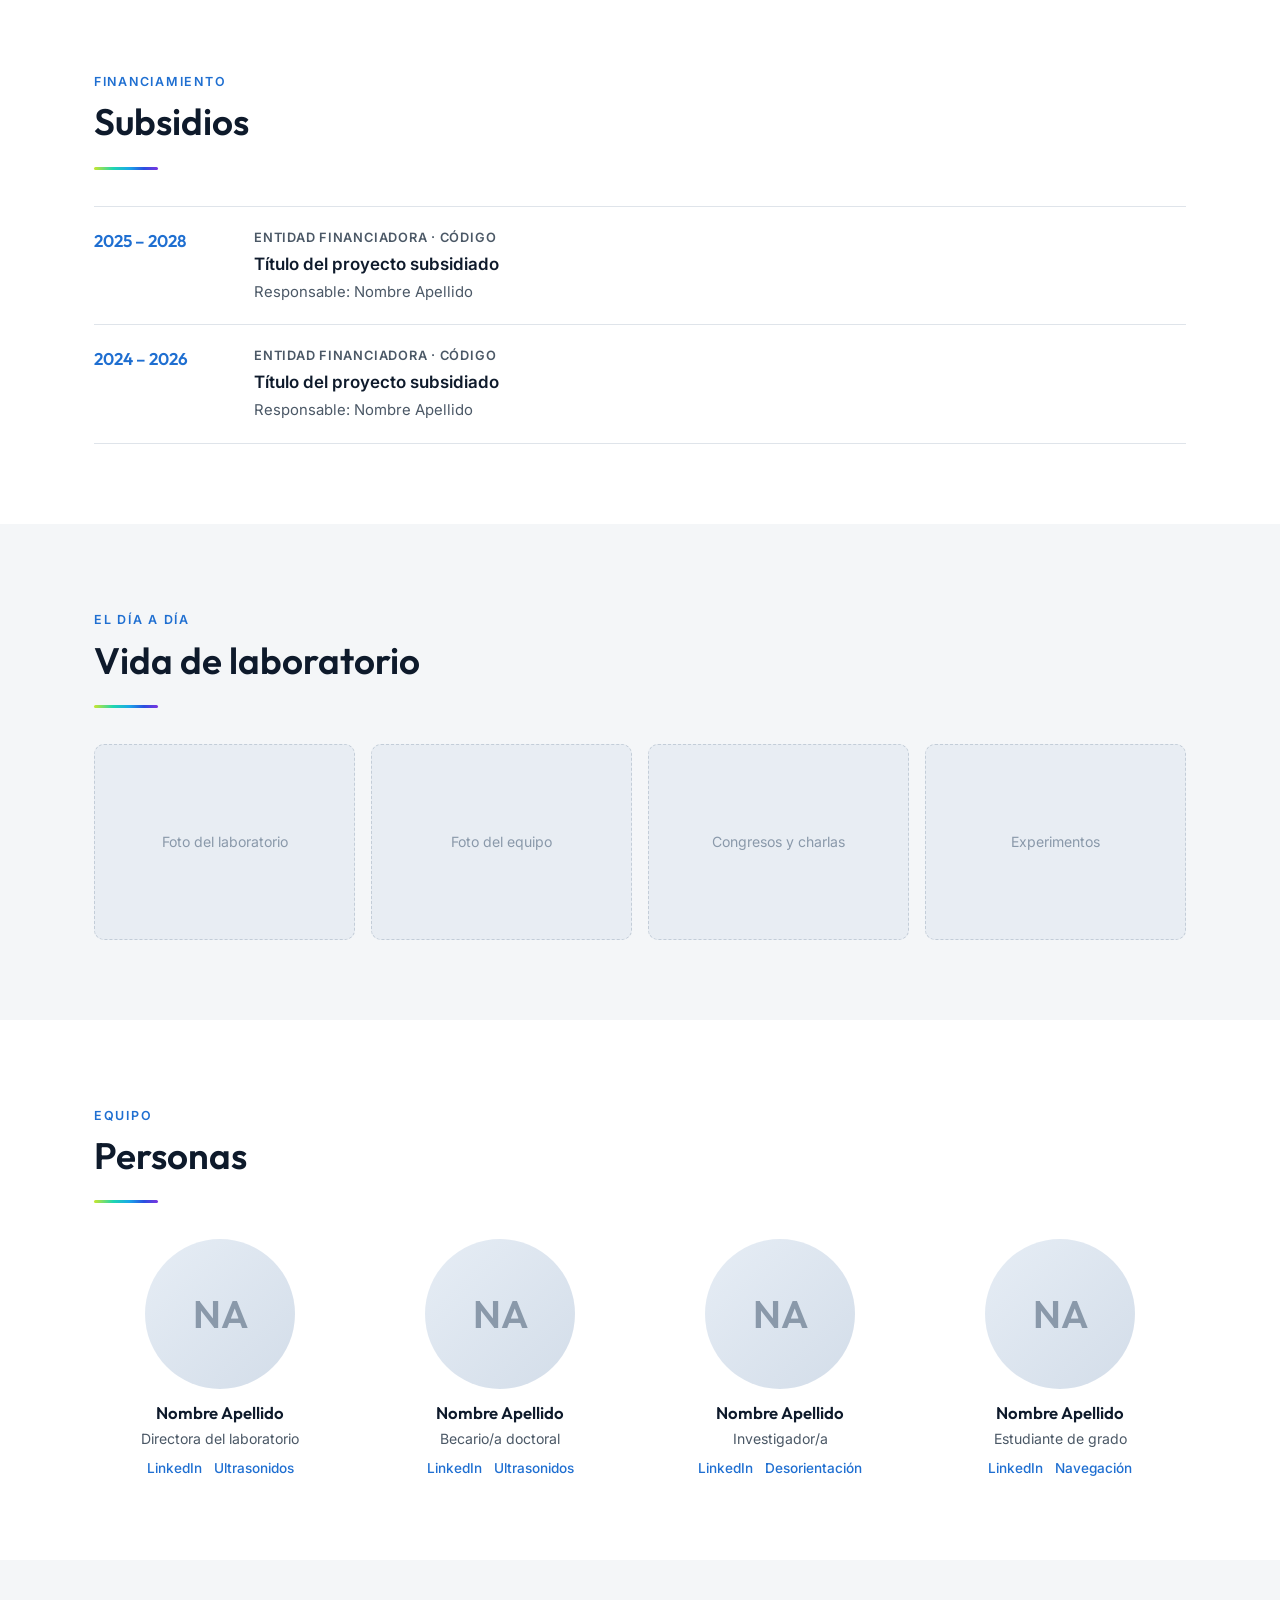
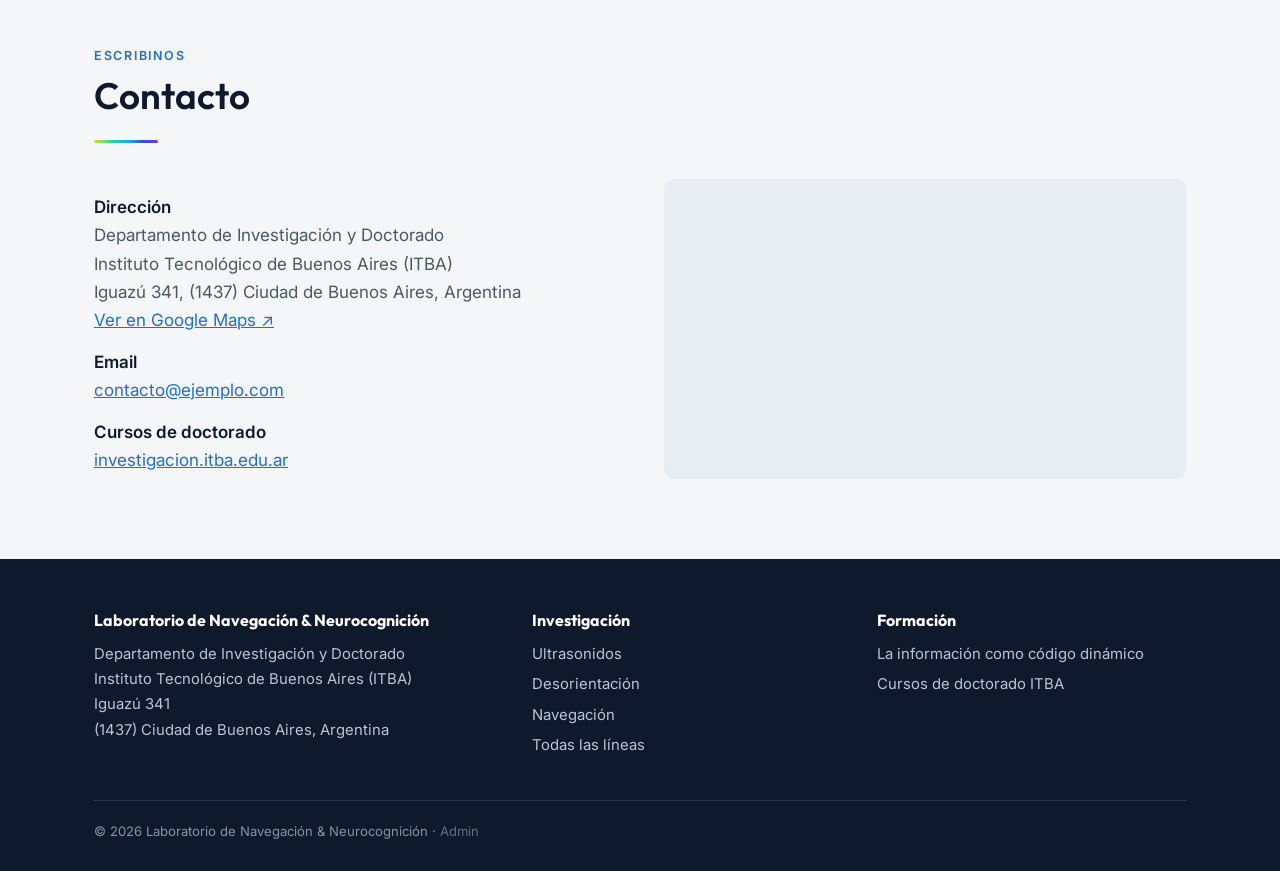
==== commit ad272590: "a ver que onda" ====
--- a/index.html
+++ b/index.html
@@ -31,13 +31,13 @@
       <svg viewBox="0 0 24 24" fill="none" stroke="currentColor" stroke-width="2" stroke-linecap="round"><path d="M4 7h16M4 12h16M4 17h16"/></svg>
     </button>
     <nav class="nav">
-      <a href="#marco"><span lang="es">Marco conceptual</span><span lang="en">Framework</span></a>
+      <a href="#noticias"><span lang="es">Noticias</span><span lang="en">News</span></a>
+      <a href="#marco"><span lang="es">Marcos conceptuales</span><span lang="en">Frameworks</span></a>
       <a href="#lineas"><span lang="es">Investigación</span><span lang="en">Research</span></a>
-      <a href="#personas"><span lang="es">Personas</span><span lang="en">People</span></a>
       <a href="#publicaciones"><span lang="es">Publicaciones</span><span lang="en">Publications</span></a>
       <a href="#subsidios"><span lang="es">Subsidios</span><span lang="en">Funding</span></a>
-      <a href="#noticias"><span lang="es">Noticias</span><span lang="en">News</span></a>
-      <a href="#vida"><span lang="es">Vida del lab</span><span lang="en">Lab life</span></a>
+      <a href="#vida"><span lang="es">Vida de laboratorio</span><span lang="en">Lab life</span></a>
+      <a href="#personas"><span lang="es">Personas</span><span lang="en">People</span></a>
       <a href="#contacto"><span lang="es">Contacto</span><span lang="en">Contact</span></a>
       <div class="lang-toggle" role="group" aria-label="Idioma / Language">
         <button type="button" data-set-lang="es" aria-pressed="true">ES</button>
@@ -111,12 +111,38 @@
     </div>
   </section>
 
-  <!-- ===== Marco conceptual ===== -->
-  <section class="section" id="marco">
+  <!-- ===== Noticias ===== -->
+  <section class="section" id="noticias">
+    <div class="container">
+      <div class="section-head">
+        <span class="eyebrow"><span lang="es">Novedades</span><span lang="en">Updates</span></span>
+        <h2><span lang="es">Noticias</span><span lang="en">News</span></h2>
+      </div>
+      <div class="news" data-render="noticias-destacadas">
+        <article class="news-item">
+          <time datetime="2026">2026</time>
+          <h3><span lang="es">Abre la inscripción a RIBio</span><span lang="en">RIBio enrollment is open</span></h3>
+          <p>
+            <span lang="es">Curso de doctorado gratuito sobre redes de información biológica en ITBA. <a href="marco.html?id=ribio">Más información</a>.</span>
+            <span lang="en">Free doctoral course on biological information networks at ITBA. <a href="marco.html?id=ribio">Learn more</a>.</span>
+          </p>
+        </article>
+        <article class="news-item">
+          <time datetime="2026">2026</time>
+          <h3><span lang="es">Título de la noticia</span><span lang="en">News headline</span></h3>
+          <p><span lang="es">Breve descripción de la novedad.</span><span lang="en">Short description of the update.</span></p>
+        </article>
+      </div>
+      <div class="section-more" data-render="noticias-mas"><a class="btn" href="noticias.html"><span lang="es">Ver todas las noticias</span><span lang="en">See all news</span></a></div>
+    </div>
+  </section>
+
+  <!-- ===== Marcos conceptuales ===== -->
+  <section class="section alt" id="marco">
     <div class="container">
       <div data-render="marcos-destacados">
       <div class="section-head">
-        <span class="eyebrow"><span lang="es">Marco conceptual</span><span lang="en">Conceptual framework</span></span>
+        <span class="eyebrow"><span lang="es">Marcos conceptuales</span><span lang="en">Conceptual frameworks</span></span>
         <h2><span lang="es">La información como código dinámico</span><span lang="en">Information as a dynamic code</span></h2>
       </div>
       <div class="framework">
@@ -139,7 +165,7 @@
   </section>
 
   <!-- ===== Líneas de investigación ===== -->
-  <section class="section alt" id="lineas">
+  <section class="section" id="lineas">
     <div class="container">
       <div class="section-head">
         <span class="eyebrow"><span lang="es">Investigación</span><span lang="en">Research</span></span>
@@ -181,55 +207,6 @@
         </a>
       </div>
       <div class="section-more" data-render="lineas-mas"></div>
-    </div>
-  </section>
-
-  <!-- ===== Personas ===== -->
-  <section class="section" id="personas">
-    <div class="container">
-      <div class="section-head">
-        <span class="eyebrow"><span lang="es">Equipo</span><span lang="en">Team</span></span>
-        <h2><span lang="es">Personas</span><span lang="en">People</span></h2>
-      </div>
-      <!-- Para agregar a alguien: copiar un bloque <article class="person">, poner la foto en assets/img/personas/ y reemplazar el contenido del avatar por <img src="..." alt="..."> -->
-      <div class="people" data-render="personas">
-        <article class="person">
-          <div class="avatar">NN</div>
-          <h3>Nombre Apellido</h3>
-          <div class="role"><span lang="es">Directora del laboratorio</span><span lang="en">Lab Director</span></div>
-          <div class="links">
-            <a href="#" target="_blank" rel="noopener">LinkedIn</a>
-            <a href="linea.html?id=ultrasonidos"><span lang="es">Ultrasonidos</span><span lang="en">Ultrasonics</span></a>
-          </div>
-        </article>
-        <article class="person">
-          <div class="avatar">NN</div>
-          <h3>Nombre Apellido</h3>
-          <div class="role"><span lang="es">Becario/a doctoral</span><span lang="en">PhD Student</span></div>
-          <div class="links">
-            <a href="#" target="_blank" rel="noopener">LinkedIn</a>
-            <a href="linea.html?id=ultrasonidos"><span lang="es">Ultrasonidos</span><span lang="en">Ultrasonics</span></a>
-          </div>
-        </article>
-        <article class="person">
-          <div class="avatar">NN</div>
-          <h3>Nombre Apellido</h3>
-          <div class="role"><span lang="es">Investigador/a</span><span lang="en">Researcher</span></div>
-          <div class="links">
-            <a href="#" target="_blank" rel="noopener">LinkedIn</a>
-            <a href="linea.html?id=desorientacion"><span lang="es">Desorientación</span><span lang="en">Disorientation</span></a>
-          </div>
-        </article>
-        <article class="person">
-          <div class="avatar">NN</div>
-          <h3>Nombre Apellido</h3>
-          <div class="role"><span lang="es">Estudiante de grado</span><span lang="en">Undergraduate Student</span></div>
-          <div class="links">
-            <a href="#" target="_blank" rel="noopener">LinkedIn</a>
-            <a href="linea.html?id=navegacion"><span lang="es">Navegación</span><span lang="en">Navigation</span></a>
-          </div>
-        </article>
-      </div>
     </div>
   </section>
 
@@ -286,44 +263,67 @@
     </div>
   </section>
 
-  <!-- ===== Noticias ===== -->
-  <section class="section alt" id="noticias">
-    <div class="container">
-      <div class="section-head">
-        <span class="eyebrow"><span lang="es">Novedades</span><span lang="en">Updates</span></span>
-        <h2><span lang="es">Noticias</span><span lang="en">News</span></h2>
-      </div>
-      <div class="news" data-render="noticias-destacadas">
-        <article class="news-item">
-          <time datetime="2026">2026</time>
-          <h3><span lang="es">Abre la inscripción a RIBio</span><span lang="en">RIBio enrollment is open</span></h3>
-          <p>
-            <span lang="es">Curso de doctorado gratuito sobre redes de información biológica en ITBA. <a href="marco.html?id=ribio">Más información</a>.</span>
-            <span lang="en">Free doctoral course on biological information networks at ITBA. <a href="marco.html?id=ribio">Learn more</a>.</span>
-          </p>
-        </article>
-        <article class="news-item">
-          <time datetime="2026">2026</time>
-          <h3><span lang="es">Título de la noticia</span><span lang="en">News headline</span></h3>
-          <p><span lang="es">Breve descripción de la novedad.</span><span lang="en">Short description of the update.</span></p>
-        </article>
-      </div>
-      <div class="section-more" data-render="noticias-mas"><a class="btn" href="noticias.html"><span lang="es">Ver todas las noticias</span><span lang="en">See all news</span></a></div>
-    </div>
-  </section>
-
-  <!-- ===== Vida del lab ===== -->
-  <section class="section" id="vida">
+  <!-- ===== Vida de laboratorio ===== -->
+  <section class="section alt" id="vida">
     <div class="container">
       <div class="section-head">
         <span class="eyebrow"><span lang="es">El día a día</span><span lang="en">Day to day</span></span>
-        <h2><span lang="es">Vida del lab</span><span lang="en">Lab life</span></h2>
+        <h2><span lang="es">Vida de laboratorio</span><span lang="en">Lab life</span></h2>
       </div>
       <div class="gallery" data-render="galeria">
         <div class="ph"><span lang="es">Foto del laboratorio</span><span lang="en">Lab photo</span></div>
         <div class="ph"><span lang="es">Foto del equipo</span><span lang="en">Team photo</span></div>
         <div class="ph"><span lang="es">Congresos y charlas</span><span lang="en">Conferences and talks</span></div>
         <div class="ph"><span lang="es">Experimentos</span><span lang="en">Experiments</span></div>
+      </div>
+    </div>
+  </section>
+
+  <!-- ===== Personas ===== -->
+  <section class="section" id="personas">
+    <div class="container">
+      <div class="section-head">
+        <span class="eyebrow"><span lang="es">Equipo</span><span lang="en">Team</span></span>
+        <h2><span lang="es">Personas</span><span lang="en">People</span></h2>
+      </div>
+      <!-- Para agregar a alguien: copiar un bloque <article class="person">, poner la foto en assets/img/personas/ y reemplazar el contenido del avatar por <img src="..." alt="..."> -->
+      <div class="people" data-render="personas">
+        <article class="person">
+          <div class="avatar">NN</div>
+          <h3>Nombre Apellido</h3>
+          <div class="role"><span lang="es">Directora del laboratorio</span><span lang="en">Lab Director</span></div>
+          <div class="links">
+            <a href="#" target="_blank" rel="noopener">LinkedIn</a>
+            <a href="linea.html?id=ultrasonidos"><span lang="es">Ultrasonidos</span><span lang="en">Ultrasonics</span></a>
+          </div>
+        </article>
+        <article class="person">
+          <div class="avatar">NN</div>
+          <h3>Nombre Apellido</h3>
+          <div class="role"><span lang="es">Becario/a doctoral</span><span lang="en">PhD Student</span></div>
+          <div class="links">
+            <a href="#" target="_blank" rel="noopener">LinkedIn</a>
+            <a href="linea.html?id=ultrasonidos"><span lang="es">Ultrasonidos</span><span lang="en">Ultrasonics</span></a>
+          </div>
+        </article>
+        <article class="person">
+          <div class="avatar">NN</div>
+          <h3>Nombre Apellido</h3>
+          <div class="role"><span lang="es">Investigador/a</span><span lang="en">Researcher</span></div>
+          <div class="links">
+            <a href="#" target="_blank" rel="noopener">LinkedIn</a>
+            <a href="linea.html?id=desorientacion"><span lang="es">Desorientación</span><span lang="en">Disorientation</span></a>
+          </div>
+        </article>
+        <article class="person">
+          <div class="avatar">NN</div>
+          <h3>Nombre Apellido</h3>
+          <div class="role"><span lang="es">Estudiante de grado</span><span lang="en">Undergraduate Student</span></div>
+          <div class="links">
+            <a href="#" target="_blank" rel="noopener">LinkedIn</a>
+            <a href="linea.html?id=navegacion"><span lang="es">Navegación</span><span lang="en">Navigation</span></a>
+          </div>
+        </article>
       </div>
     </div>
   </section>
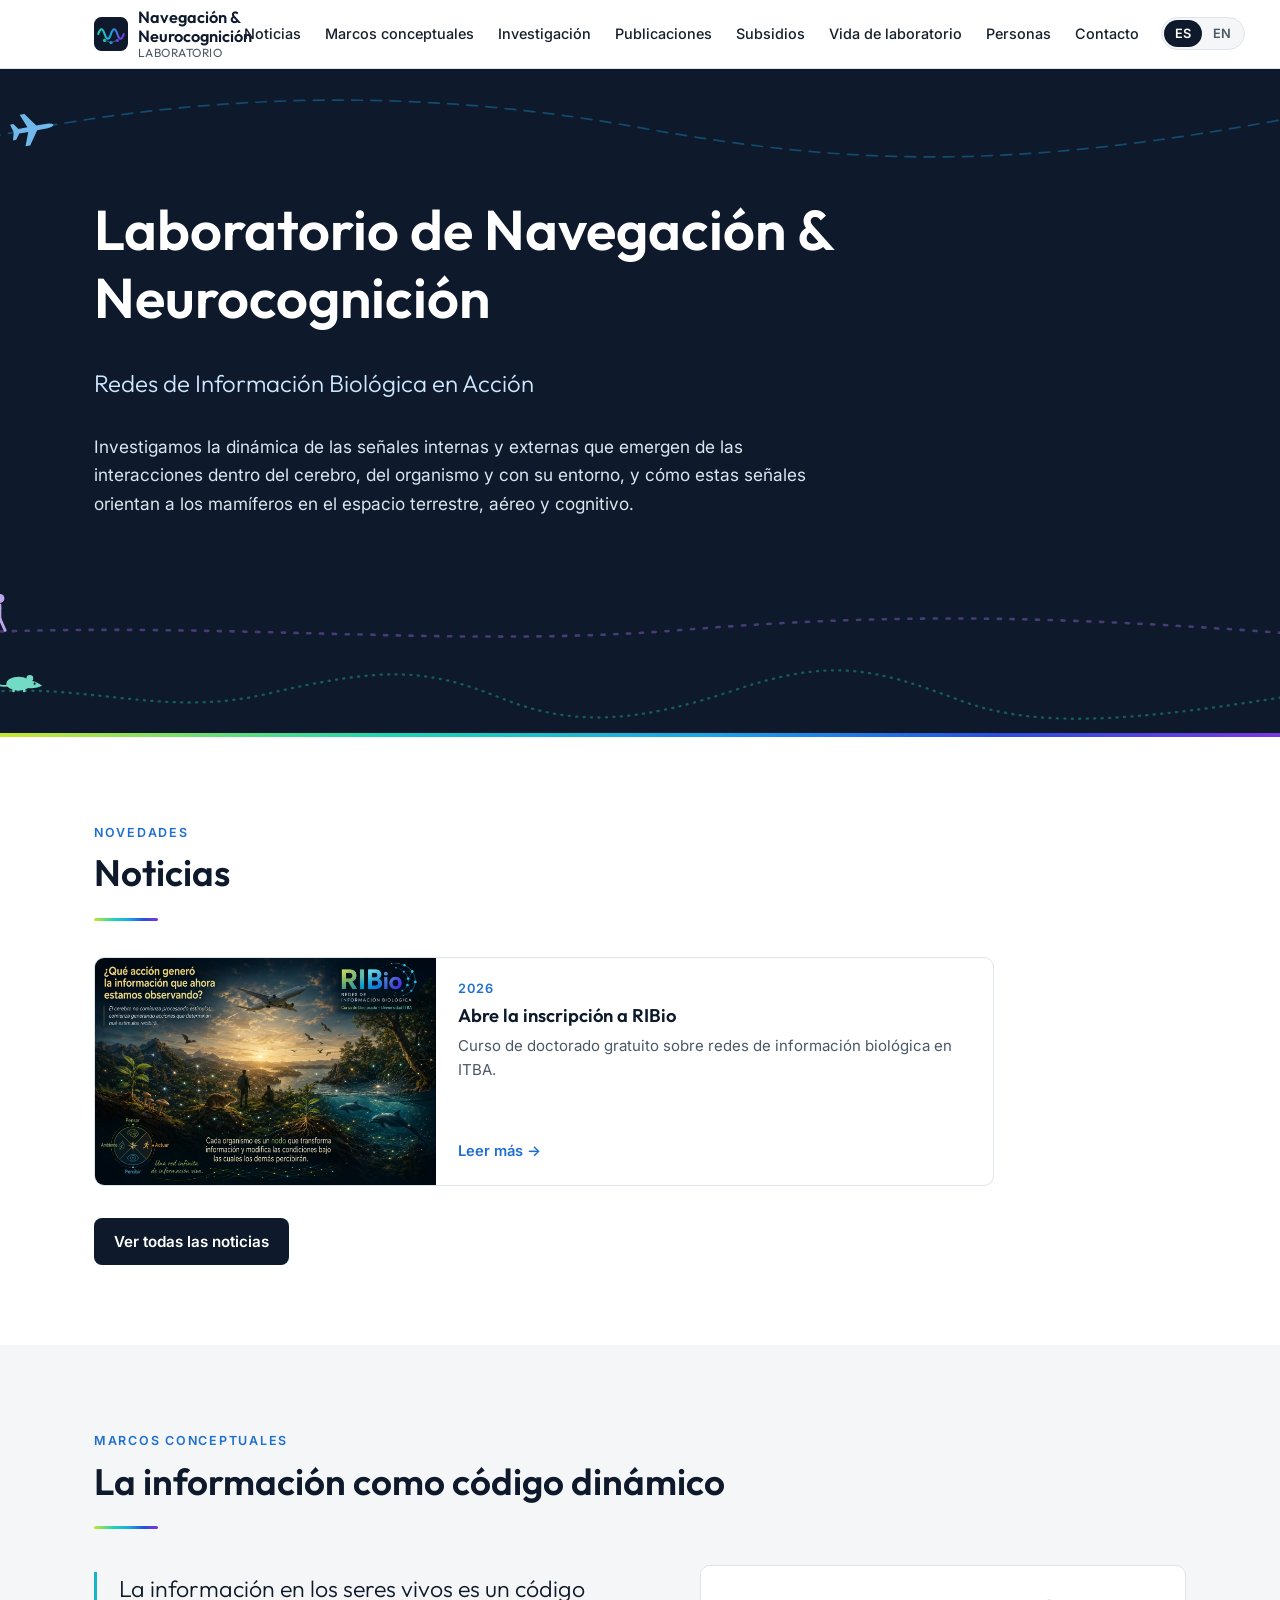
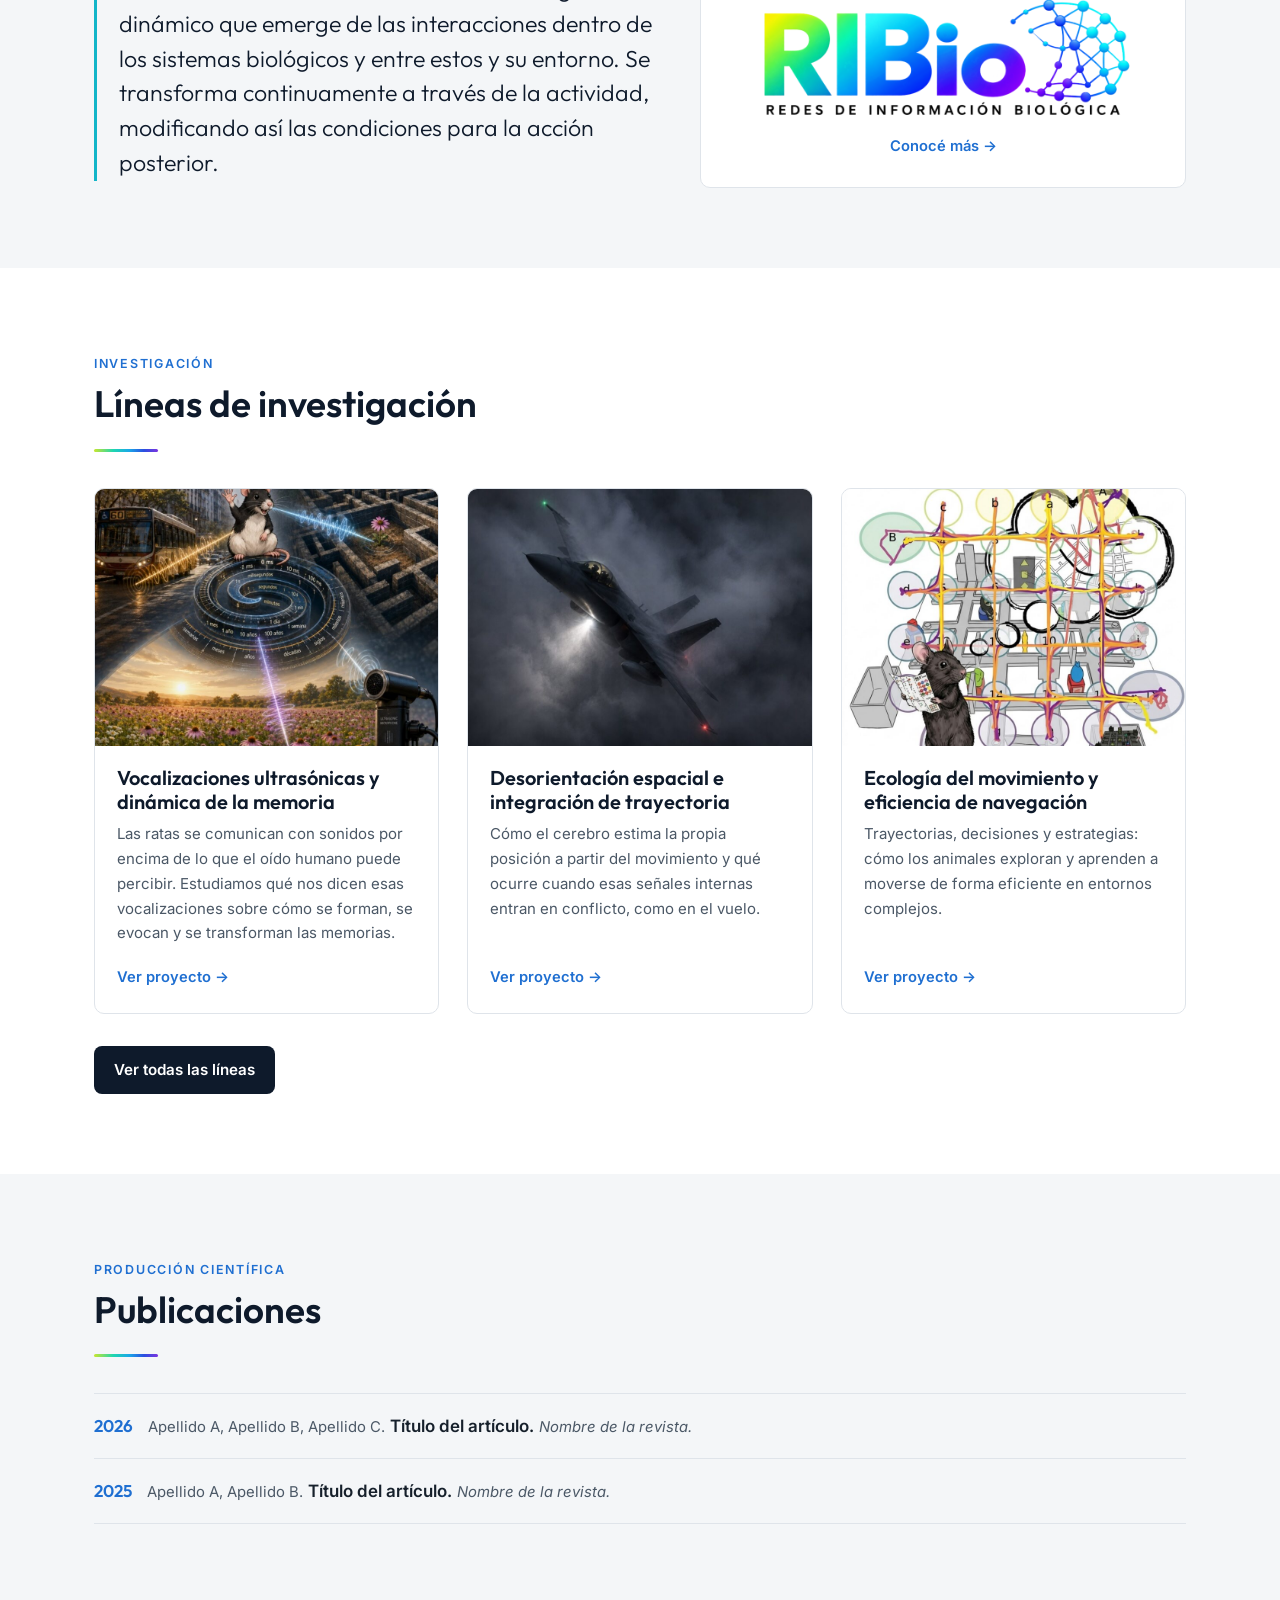
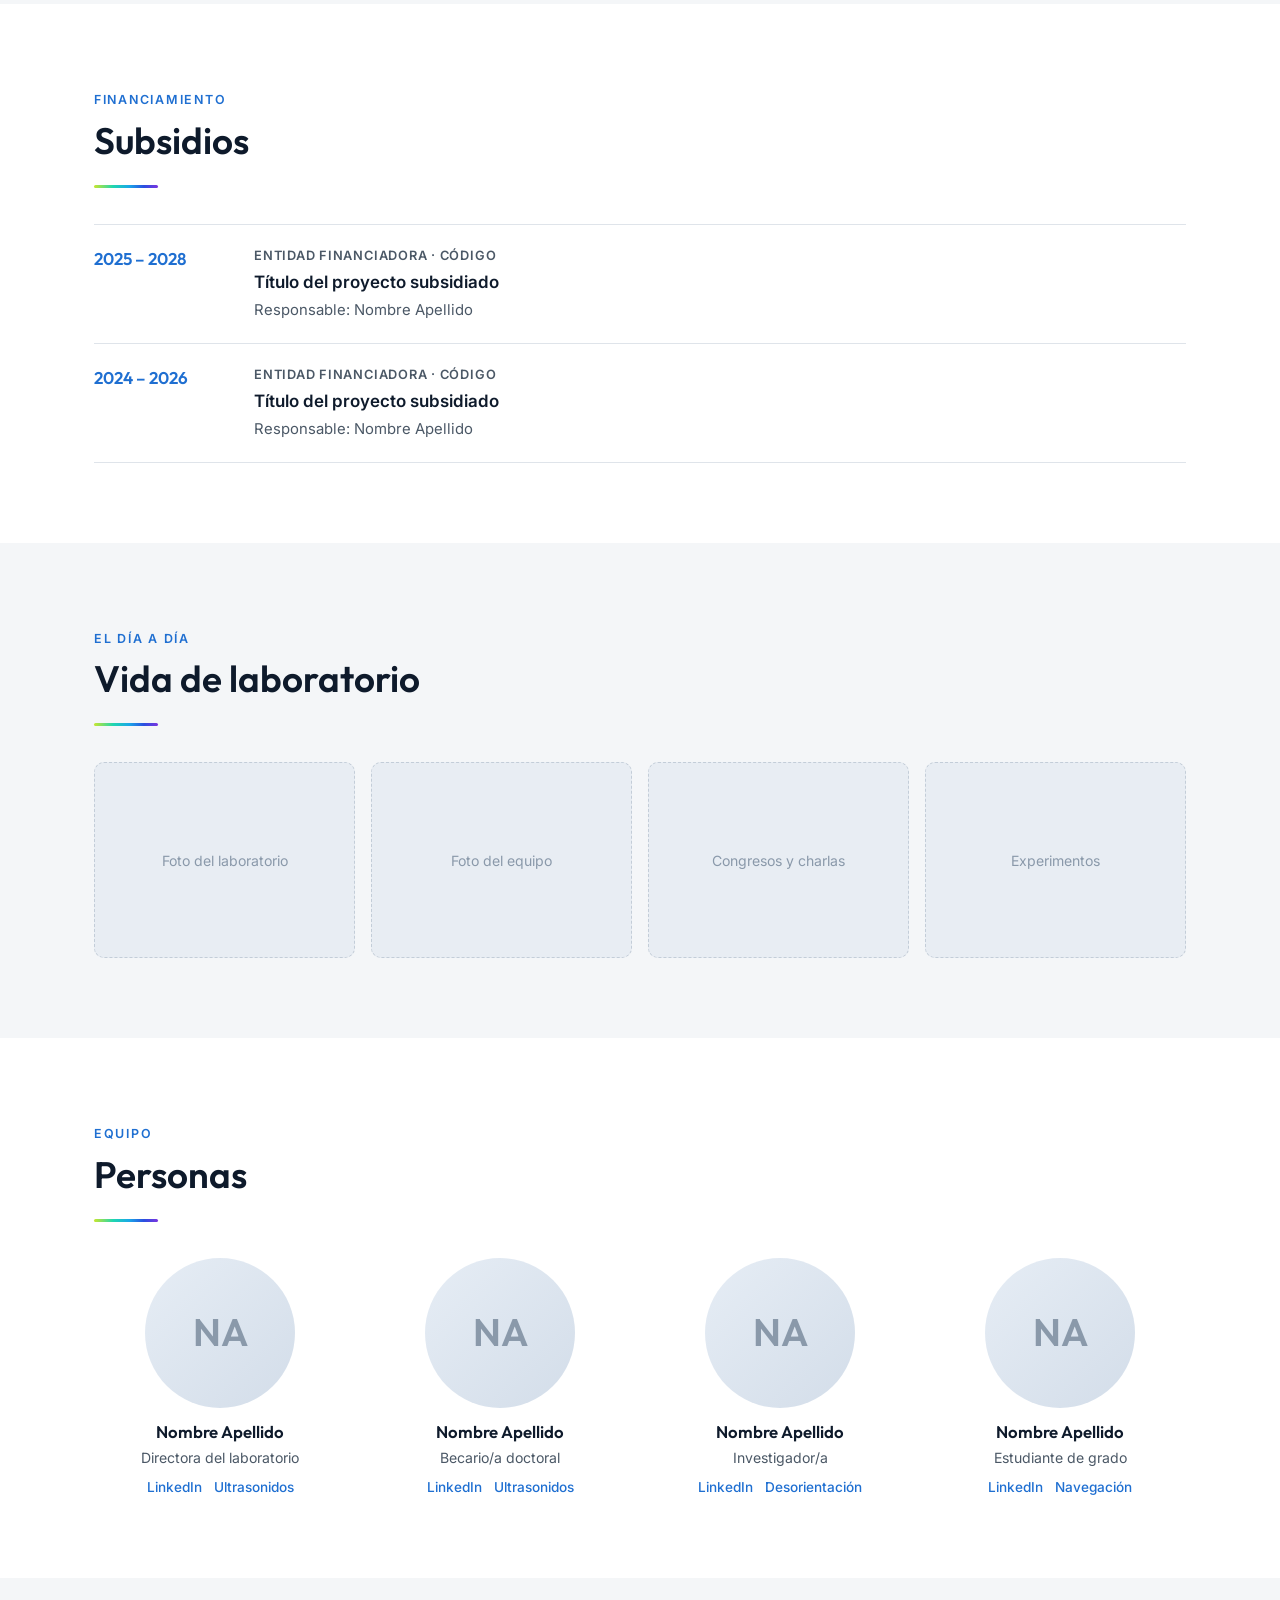
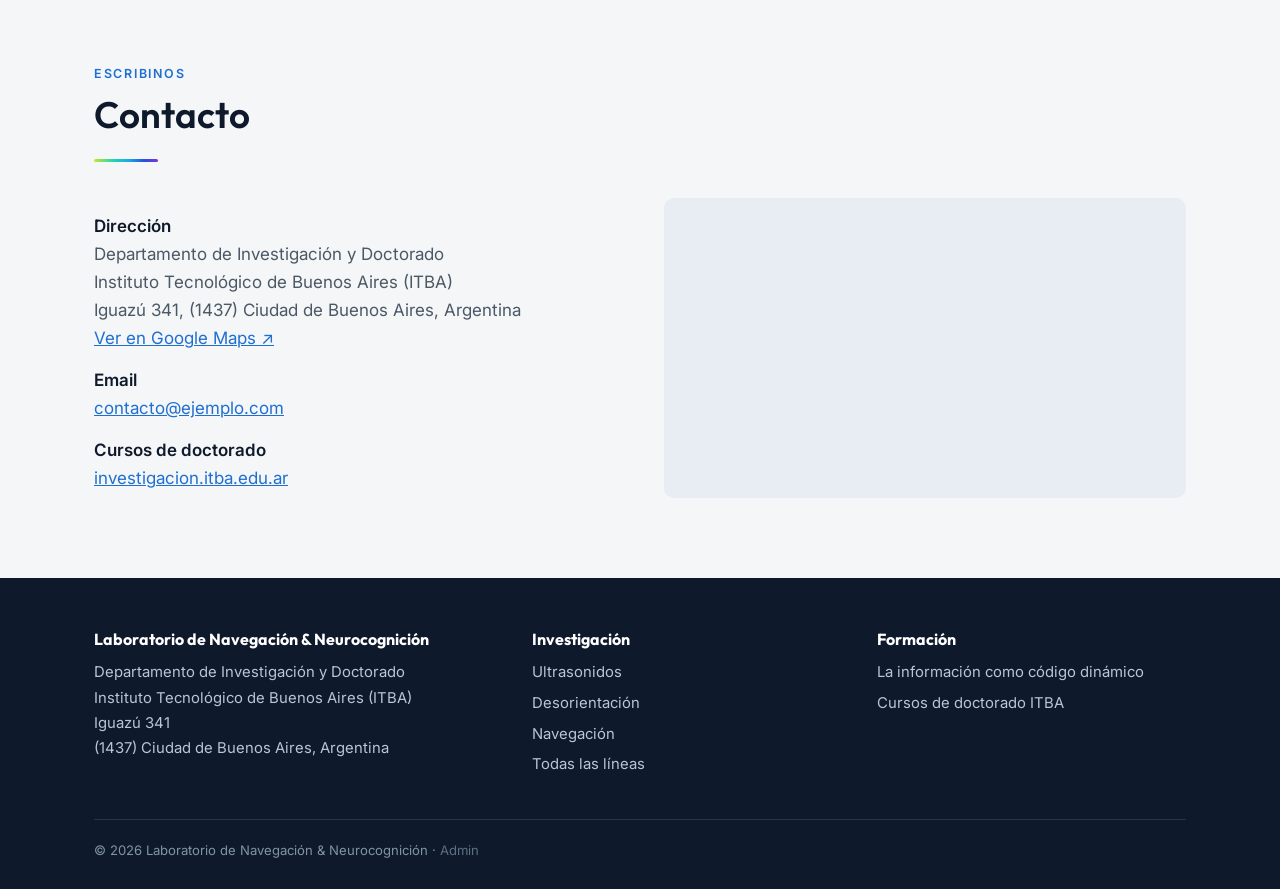
==== commit 4fc8ec1b: "ahora si espero que ultimo" ====
--- a/index.html
+++ b/index.html
@@ -11,10 +11,10 @@
   <link rel="preconnect" href="https://fonts.googleapis.com">
   <link rel="preconnect" href="https://fonts.gstatic.com" crossorigin>
   <link href="https://fonts.googleapis.com/css2?family=Inter:wght@400;500;600&family=Outfit:wght@300;400;600&display=swap" rel="stylesheet">
-  <link rel="stylesheet" href="assets/css/styles.css">
-  <script src="assets/js/main.js"></script>
-  <script src="data/contenido.js"></script>
-  <script src="assets/js/contenido.js"></script>
+  <link rel="stylesheet" href="assets/css/styles.css?v=20261115b">
+  <script src="assets/js/main.js?v=20261115b"></script>
+  <script src="data/contenido.js?v=20261115b"></script>
+  <script src="assets/js/contenido.js?v=20261115b"></script>
 </head>
 <body>
 
--- a/assets/css/styles.css
+++ b/assets/css/styles.css
@@ -113,14 +113,17 @@
 .hero {
   position: relative; overflow: hidden;
   background: var(--navy); color: #fff;
-  padding: 120px 0 190px;
+  /* Los dibujos animados crecen en pantallas anchas: el espacio arriba y abajo crece con ellos */
+  padding: max(120px, calc(100vw * 110 / 1200 + 10px)) 0 max(190px, calc(100vw * 170 / 1200 + 20px));
 }
 .hero::after {
   content: ""; position: absolute; left: 0; right: 0; bottom: 0; height: 4px; background: var(--grad);
 }
 .hero-moves { position: absolute; left: 0; width: 100%; pointer-events: none; }
-.hero-moves-top { top: 0; height: 110px; }
-.hero-moves-bottom { bottom: 4px; height: 170px; }
+/* La altura acompaña al ancho (proporción del dibujo, 1200 de ancho) para que nunca se recorte
+   arriba ni abajo: así no se le corta la cabeza a la persona ni las alas al avión */
+.hero-moves-top { top: 0; height: max(110px, calc(100vw * 110 / 1200)); }
+.hero-moves-bottom { bottom: 4px; height: max(170px, calc(100vw * 170 / 1200)); }
 .hero-moves .track { fill: none; stroke-width: 1.6; stroke-linecap: round; opacity: .35; }
 .hero-moves .track.rat { stroke: #1fd6b0; stroke-dasharray: 1 6; stroke-width: 2.2; }
 .hero-moves .track.plane { stroke: #1aa7e8; stroke-dasharray: 10 8; }
